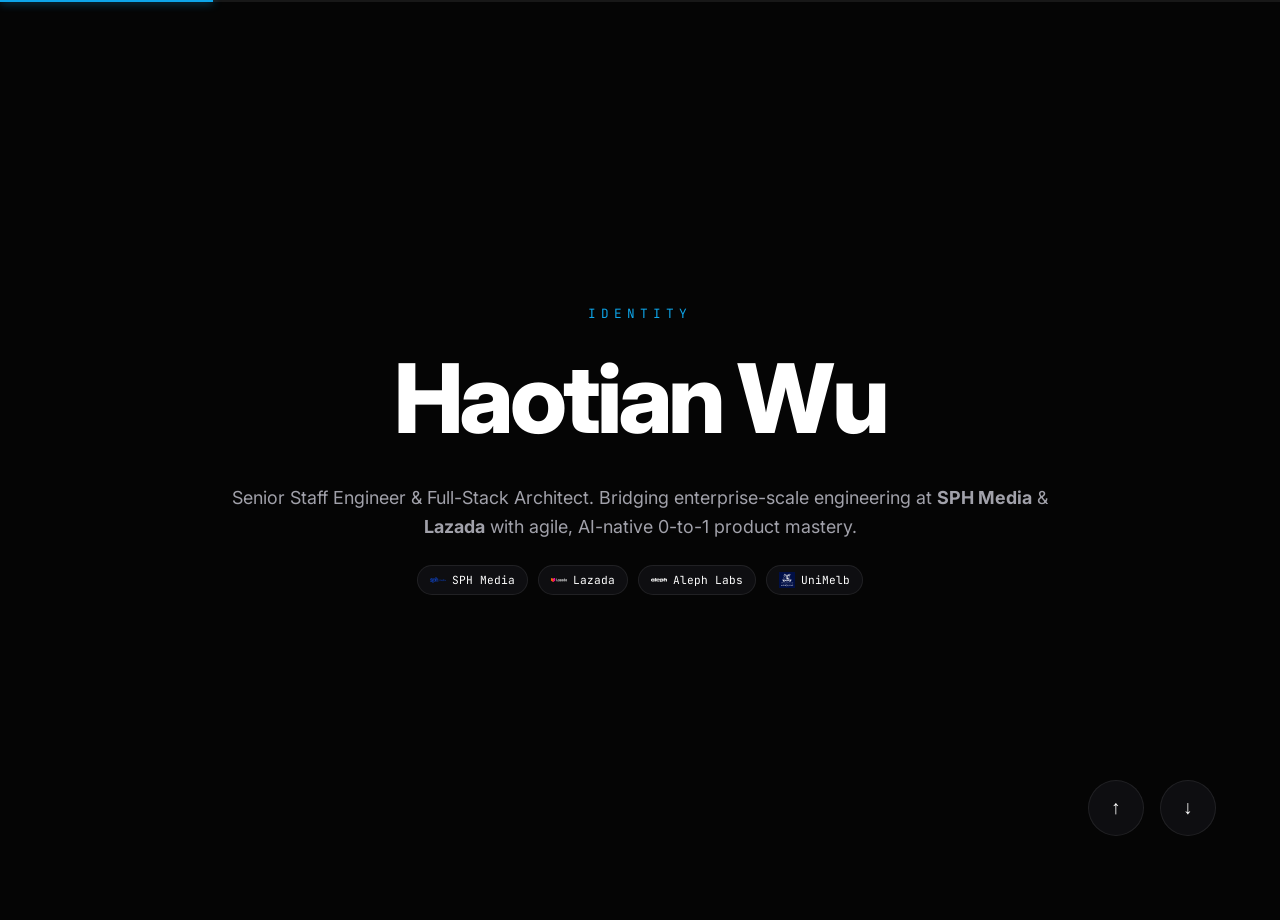
==== index.html @ 6656d18e "Use correct OpenCode icon" ====
<!DOCTYPE html>
<html lang="en" class="dark">
<head>
    <meta charset="UTF-8">
    <meta name="viewport" content="width=device-width, initial-scale=1.0, maximum-scale=1.0, user-scalable=no">
    <title>Haotian Wu | Senior Staff Engineer & AI Solutions Architect</title>
    <link href="https://fonts.googleapis.com/css2?family=Inter:wght@300;400;500;600;700;800&family=JetBrains+Mono:wght@400;500&display=swap" rel="stylesheet">
    <style>
        :root {
            --bg-base: #050505;
            --bg-surface: #0e0e11;
            --text-main: #ffffff;
            --text-dim: #a1a1aa;
            --accent: #0ea5e9;
            --accent-glow: rgba(14, 165, 233, 0.2);
            --border: rgba(255, 255, 255, 0.08);
            --font-sans: 'Inter', system-ui, -apple-system, sans-serif;
            --font-mono: 'JetBrains Mono', monospace;
            --spacing: clamp(1.5rem, 5vw, 4rem);
        }

        * { box-sizing: border-box; margin: 0; padding: 0; }

        body {
            font-family: var(--font-sans);
            background-color: var(--bg-base);
            color: var(--text-main);
            overflow: hidden;
            -webkit-font-smoothing: antialiased;
        }

        #presentation {
            height: 100vh;
            height: 100dvh;
            width: 100vw;
            position: relative;
        }

        .slide {
            position: absolute;
            top: 0;
            left: 0;
            width: 100%;
            height: 100%;
            display: flex;
            flex-direction: column;
            justify-content: center;
            align-items: center;
            text-align: center;
            padding: var(--spacing);
            opacity: 0;
            pointer-events: none;
            transition: all 0.8s cubic-bezier(0.16, 1, 0.3, 1);
            transform: translateY(20px);
            overflow-y: auto; /* Allow internal scroll for long slides like the last one */
        }

        .slide.active {
            opacity: 1;
            pointer-events: auto;
            transform: translateY(0);
        }

        .slide.prev {
            transform: translateY(-20px);
            opacity: 0;
        }

        /* PROGRESS */
        .progress-container {
            position: fixed;
            top: 0;
            left: 0;
            width: 100%;
            height: 2px;
            background: var(--border);
            z-index: 1000;
        }

        .progress-bar {
            height: 100%;
            background: var(--accent);
            width: 0%;
            transition: width 0.4s ease;
            box-shadow: 0 0 10px var(--accent);
        }

        /* TYPOGRAPHY */
        .eyebrow {
            font-family: var(--font-mono);
            font-size: 0.8rem;
            color: var(--accent);
            text-transform: uppercase;
            letter-spacing: 0.4em;
            margin-bottom: 1.5rem;
            display: block;
        }

        h1 {
            font-size: clamp(2.5rem, 8vw, 6rem);
            font-weight: 800;
            line-height: 1.1;
            letter-spacing: -0.04em;
            margin-bottom: 2rem;
        }

        h2 {
            font-size: clamp(1.8rem, 5vw, 3.5rem);
            font-weight: 700;
            letter-spacing: -0.02em;
            margin-bottom: 1.5rem;
        }

        p {
            font-size: clamp(1.1rem, 1.4vw, 1.5rem);
            color: var(--text-dim);
            line-height: 1.6;
            max-width: 850px;
        }

        /* COMPONENTS */
        .grid {
            display: grid;
            grid-template-columns: repeat(2, 1fr);
            gap: 1.5rem;
            max-width: 1100px;
            margin-top: 2rem;
        }

        .card {
            background: var(--bg-surface);
            border: 1px solid var(--border);
            padding: 2rem;
            border-radius: 1.25rem;
            transition: transform 0.3s ease, border-color 0.3s ease;
        }

        .card:hover {
            border-color: var(--accent);
            transform: translateY(-5px);
        }

        .card h3 {
            font-size: 1.1rem;
            margin-bottom: 0.75rem;
            color: var(--text-main);
        }

        .card p {
            font-size: 0.9rem;
            color: var(--text-dim);
            line-height: 1.5;
        }

        .tag-list {
            display: flex;
            flex-wrap: wrap;
            gap: 0.6rem;
            margin-top: 1.5rem;
        }

        .tag {
            background: var(--border);
            padding: 0.3rem 0.8rem;
            border-radius: 2rem;
            font-family: var(--font-mono);
            font-size: 0.7rem;
            color: var(--text-main);
        }

        .logo-badge {
            display: inline-flex;
            align-items: center;
            gap: 0.4rem;
            background: var(--bg-surface);
            border: 1px solid var(--border);
            padding: 0.35rem 0.75rem;
            border-radius: 2rem;
            text-decoration: none;
            transition: all 0.25s ease;
            color: var(--text-main);
        }

        .logo-badge:hover {
            border-color: var(--accent);
            transform: translateY(-2px);
            box-shadow: 0 4px 12px rgba(14, 165, 233, 0.15);
        }

        .logo-badge img {
            width: 16px;
            height: 16px;
            object-fit: contain;
        }

        .logo-badge span {
            font-family: var(--font-mono);
            font-size: 0.7rem;
            color: var(--text-main);
        }

        .logo-grid {
            display: flex;
            flex-wrap: wrap;
            gap: 0.6rem;
            margin-top: 1.5rem;
        }

        .logo-grid.small img {
            width: 14px;
            height: 14px;
        }

        .logo-grid.small span {
            font-size: 0.65rem;
        }

        /* DOSSIER STYLE (LAST SLIDE) */
        .dossier {
            max-width: 900px;
            margin-top: 2rem;
        }

        .dossier-section {
            margin-bottom: 2rem;
            border-left: 2px solid var(--border);
            padding-left: 1.5rem;
        }

        .dossier-section h4 {
            font-family: var(--font-mono);
            color: var(--accent);
            font-size: 0.9rem;
            text-transform: uppercase;
            margin-bottom: 0.75rem;
        }

        .dossier-content {
            font-size: 1rem;
            color: var(--text-dim);
            line-height: 1.7;
        }

        /* NAVIGATION */
        .nav {
            position: fixed;
            bottom: var(--spacing);
            right: var(--spacing);
            display: flex;
            gap: 1rem;
            z-index: 100;
        }

        .nav-btn {
            background: var(--bg-surface);
            border: 1px solid var(--border);
            color: var(--text-main);
            width: 3.5rem;
            height: 3.5rem;
            border-radius: 50%;
            cursor: pointer;
            display: flex;
            align-items: center;
            justify-content: center;
            font-size: 1.2rem;
            transition: all 0.2s ease;
        }

        .nav-btn:hover {
            background: var(--accent);
            border-color: var(--accent);
            color: var(--bg-base);
        }

        @media (max-width: 768px) {
            .grid { grid-template-columns: 1fr; }
            .slide { padding: 2rem; }
            .dossier-section { padding-left: 1rem; }
        }
    </style>
</head>
<body>

    <div class="progress-container">
        <div class="progress-bar" id="progress"></div>
    </div>

    <main id="presentation">
        <!-- Slide 1: Combined Profile -->
        <section class="slide active">
            <span class="eyebrow">Identity</span>
            <h1>Haotian Wu</h1>
            <p>Senior Staff Engineer & Full-Stack Architect. Bridging enterprise-scale engineering at <strong>SPH Media</strong> & <strong>Lazada</strong> with agile, AI-native 0-to-1 product mastery.</p>
            <div class="tag-list">
                <a href="https://sph.com.sg/" target="_blank" rel="noopener" class="logo-badge"><img src="images/logos/sph.svg" alt="SPH Media"><span>SPH Media</span></a>
                <a href="https://www.lazada.com/" target="_blank" rel="noopener" class="logo-badge"><img src="images/logos/lazada.svg" alt="Lazada"><span>Lazada</span></a>
                <a href="https://www.aleph-labs.com/" target="_blank" rel="noopener" class="logo-badge"><img src="images/logos/aleph.png" alt="Aleph Labs"><span>Aleph Labs</span></a>
                <a href="https://www.unimelb.edu.au/" target="_blank" rel="noopener" class="logo-badge"><img src="images/logos/uom.svg" alt="University of Melbourne"><span>UniMelb</span></a>
            </div>
        </section>

        <!-- Slide 2: Enterprise Leadership -->
        <section class="slide">
            <span class="eyebrow">Enterprise</span>
            <h2>Proven Track Record</h2>
            <div class="grid">
                <div class="card">
                    <h3>SPH Media (Senior Staff)</h3>
                    <p>Restructured flagship publication architecture. Optimized SSR/ISR workflows for millions of monthly users, boosting PageSpeed by 30%.</p>
                </div>
                <div class="card">
                    <h3>Lazada (Senior Manager)</h3>
                    <p>Led tech planning for high-impact platforms serving 200,000+ daily users. Mentored teams in engineering excellence and code quality.</p>
                </div>
            </div>
        </section>

        <!-- Slide 3: 0-to-1 Builder (Indie Spirit) -->
        <section class="slide">
            <span class="eyebrow">Product Mastery</span>
            <h2>0-to-1 Architect</h2>
            <p>I specialize in building end-to-end SaaS solutions from initial prototype to production-ready platforms. Expert in multi-tenant architecture and complex RAG data pipelines.</p>
            <div class="grid">
                <div class="card">
                    <h3>RAG Systems</h3>
                    <p>Designed intelligent retrieval pipelines using <a href="https://python.langchain.com/" target="_blank" rel="noopener" style="color: var(--accent); text-decoration: none;">LangChain</a> for LLM orchestration, Vector Search, and secure document parsing.</p>
                </div>
                <div class="card">
                    <h3>SaaS Foundations</h3>
                    <p>Implemented robust foundations: <a href="https://next-auth.js.org/" target="_blank" rel="noopener" style="color: var(--accent); text-decoration: none;">NextAuth</a>, AWS Serverless, MongoDB Atlas, and Webhook-driven billing systems.</p>
                </div>
            </div>
        </section>

        <!-- Slide 4: AI Native Workflow -->
        <section class="slide">
            <span class="eyebrow">Methodology</span>
            <h2>AI-Native Developer</h2>
            <p>I leverage AI agents and LLM-augmented engineering to accelerate the development lifecycle. This allows me to deliver enterprise-grade code at indie-hacker speeds.</p>
            <div class="tag-list" style="margin-top: 2rem;">
                <span class="tag">Agentic CLI Mastery</span>
                <span class="tag">LLM-Augmented Refactoring</span>
                <span class="tag">TDD with AI</span>
                <span class="tag">Automated Documentation</span>
            </div>
        </section>

        <!-- Slide 5: The Detailed Dossier (New) -->
        <section class="slide">
            <span class="eyebrow">Dossier</span>
            <h2>Technical Summary</h2>
            <div class="dossier">
                <div class="dossier-section">
                    <h4>Core Tech Arsenal</h4>
                    <div class="logo-grid small">
                        <a href="https://react.dev/" target="_blank" rel="noopener" class="logo-badge"><img src="https://cdn.simpleicons.org/react" alt="React"><span>React 19</span></a>
                        <a href="https://nextjs.org/" target="_blank" rel="noopener" class="logo-badge"><img src="https://cdn.simpleicons.org/nextdotjs" alt="Next.js"><span>Next.js 16</span></a>
                        <a href="https://www.typescriptlang.org/" target="_blank" rel="noopener" class="logo-badge"><img src="https://cdn.simpleicons.org/typescript" alt="TypeScript"><span>TypeScript</span></a>
                        <a href="https://tailwindcss.com/" target="_blank" rel="noopener" class="logo-badge"><img src="https://cdn.simpleicons.org/tailwindcss" alt="Tailwind CSS"><span>Tailwind 4</span></a>
                        <a href="https://www.framer.com/motion/" target="_blank" rel="noopener" class="logo-badge"><img src="https://cdn.simpleicons.org/framer" alt="Framer Motion"><span>Framer Motion</span></a>
                        <a href="https://valtio.pmnd.rs/" target="_blank" rel="noopener" class="logo-badge"><img src="https://cdn.simpleicons.org/redux" alt="Valtio"><span>Valtio</span></a>
                        <a href="https://nodejs.org/" target="_blank" rel="noopener" class="logo-badge"><img src="https://cdn.simpleicons.org/nodedotjs" alt="Node.js"><span>Node.js</span></a>
                        <a href="https://expressjs.com/" target="_blank" rel="noopener" class="logo-badge"><img src="https://cdn.simpleicons.org/express" alt="Express"><span>Express</span></a>
                        <a href="https://aws.amazon.com/" target="_blank" rel="noopener" class="logo-badge"><img src="https://cdn.jsdelivr.net/npm/simple-icons@latest/icons/amazonwebservices.svg" alt="AWS"><span>AWS Serverless</span></a>
                        <a href="https://www.mongodb.com/" target="_blank" rel="noopener" class="logo-badge"><img src="https://cdn.simpleicons.org/mongodb" alt="MongoDB"><span>MongoDB</span></a>
                        <a href="https://redis.io/" target="_blank" rel="noopener" class="logo-badge"><img src="https://cdn.simpleicons.org/redis" alt="Redis"><span>Redis</span></a>
                        <a href="https://www.docker.com/" target="_blank" rel="noopener" class="logo-badge"><img src="https://cdn.simpleicons.org/docker" alt="Docker"><span>Docker</span></a>
                        <a href="https://playwright.dev/" target="_blank" rel="noopener" class="logo-badge"><img src="https://cdn.jsdelivr.net/npm/simple-icons@latest/icons/playwright.svg" alt="Playwright"><span>Playwright</span></a>
                        <a href="https://vitest.dev/" target="_blank" rel="noopener" class="logo-badge"><img src="https://cdn.simpleicons.org/vitest" alt="Vitest"><span>Vitest</span></a>
                        <a href="https://github.com/features/actions" target="_blank" rel="noopener" class="logo-badge"><img src="https://cdn.simpleicons.org/githubactions" alt="GitHub Actions"><span>GitHub Actions</span></a>
                        <a href="https://www.langchain.com/" target="_blank" rel="noopener" class="logo-badge"><img src="https://cdn.simpleicons.org/langchain" alt="LangChain"><span>LangChain</span></a>
                        <a href="https://next-auth.js.org/" target="_blank" rel="noopener" class="logo-badge"><img src="https://raw.githubusercontent.com/nextauthjs/next-auth/main/docs/public/img/logo-sm.png" alt="NextAuth"><span>NextAuth</span></a>
                        <a href="https://opencode.ai" target="_blank" rel="noopener" class="logo-badge"><img src="data:image/svg+xml,%3Csvg width='32' height='40' viewBox='0 0 32 40' fill='none' xmlns='http://www.w3.org/2000/svg'%3E%3Cg clip-path='url(%23clip0_1311_94969)'%3E%3Cpath d='M24 32H8V16H24V32Z' fill='%23BCBBBB'/%3E%3Cpath d='M24 8H8V32H24V8ZM32 40H0V0H32V40Z' fill='%23211E1E'/%3E%3C/g%3E%3Cdefs%3E%3CclipPath id='clip0_1311_94969'%3E%3Crect width='32' height='40' fill='white'/%3E%3C/clipPath%3E%3C/defs%3E%3C/svg%3E" alt="OpenCode"><span>OpenCode</span></a>
                        <a href="https://claude.ai/code" target="_blank" rel="noopener" class="logo-badge"><img src="https://cdn.simpleicons.org/anthropic" alt="Claude Code"><span>Claude Code</span></a>
                        <a href="https://github.com/openai/codex" target="_blank" rel="noopener" class="logo-badge"><img src="https://cdn.simpleicons.org/openai" alt="Codex"><span>Codex</span></a>
                        <a href="https://gemini.google.com" target="_blank" rel="noopener" class="logo-badge"><img src="https://cdn.simpleicons.org/googlegemini" alt="Gemini"><span>Gemini</span></a>
                    </div>
                </div>
                <div class="dossier-section">
                    <h4>Architectural Focus</h4>
                    <div class="dossier-content">
                        Deep expertise in Server-Side Rendering (SSR), Incremental Static Regeneration (ISR), Multi-tenant Security, Subscription Billing integration, and high-concurrency content delivery systems.
                    </div>
                </div>
                <div class="dossier-section">
                    <h4>AI Capabilities</h4>
                    <div class="dossier-content">
                        Proficient in <a href="https://www.langchain.com/" target="_blank" rel="noopener" style="color: var(--accent); text-decoration: none;">LangChain</a> ecosystem, Vector Embedding optimization, RAG performance tuning, and building agentic workflows that integrate directly with business logic and cloud infrastructure.
                    </div>
                </div>
            </div>
        </section>

        <!-- Slide 6: Final Contact -->
        <section class="slide">
            <span class="eyebrow">Final</span>
            <h1>Ready to build.</h1>
            <p style="margin-bottom: 3rem;">Seeking opportunities to architect the next generation of intelligent systems or lead engineering teams towards excellence.</p>
            <div style="display: flex; gap: 2rem; font-family: var(--font-mono);">
                <a href="mailto:timmy.wu@hotmail.com" style="color: var(--accent); text-decoration: none;">timmy.wu@hotmail.com</a>
                <a href="https://github.com/timwuhaotian" style="color: var(--accent); text-decoration: none;">GitHub</a>
            </div>
        </section>
    </main>

    <div class="nav">
        <button class="nav-btn" id="prev">↑</button>
        <button class="nav-btn" id="next">↓</button>
    </div>

    <script>
        const slides = document.querySelectorAll('.slide');
        const progressBar = document.getElementById('progress');
        let currentSlide = 0;
        let isAnimating = false;

        function updateUI() {
            slides.forEach((s, i) => {
                s.classList.remove('active', 'prev');
                if (i === currentSlide) s.classList.add('active');
                else if (i < currentSlide) s.classList.add('prev');
            });
            progressBar.style.width = `${((currentSlide + 1) / slides.length) * 100}%`;
            setTimeout(() => { isAnimating = false; }, 800);
        }

        const goNext = () => { if (!isAnimating && currentSlide < slides.length - 1) { isAnimating = true; currentSlide++; updateUI(); } };
        const goPrev = () => { if (!isAnimating && currentSlide > 0) { isAnimating = true; currentSlide--; updateUI(); } };

        document.getElementById('next').onclick = goNext;
        document.getElementById('prev').onclick = goPrev;

        window.onkeydown = (e) => {
            if (['ArrowDown', 'ArrowRight', ' '].includes(e.key)) { e.preventDefault(); goNext(); }
            else if (['ArrowUp', 'ArrowLeft'].includes(e.key)) { e.preventDefault(); goPrev(); }
        };

        let lastWheel = 0;
        window.onwheel = (e) => {
            const now = Date.now();
            if (now - lastWheel < 1000) return;
            if (Math.abs(e.deltaY) > 30) {
                lastWheel = now;
                if (e.deltaY > 0) goNext();
                else goPrev();
            }
        };

        let touchStartY = 0;
        let touchStartX = 0;
        window.ontouchstart = (e) => {
            touchStartY = e.touches[0].clientY;
            touchStartX = e.touches[0].clientX;
        };
        window.ontouchend = (e) => {
            const diffY = touchStartY - e.changedTouches[0].clientY;
            const diffX = touchStartX - e.changedTouches[0].clientX;
            if (Math.abs(diffY) > Math.abs(diffX) && Math.abs(diffY) > 50) {
                if (diffY > 0) goNext();
                else goPrev();
            }
        };

        updateUI();
    </script>
</body>
</html>
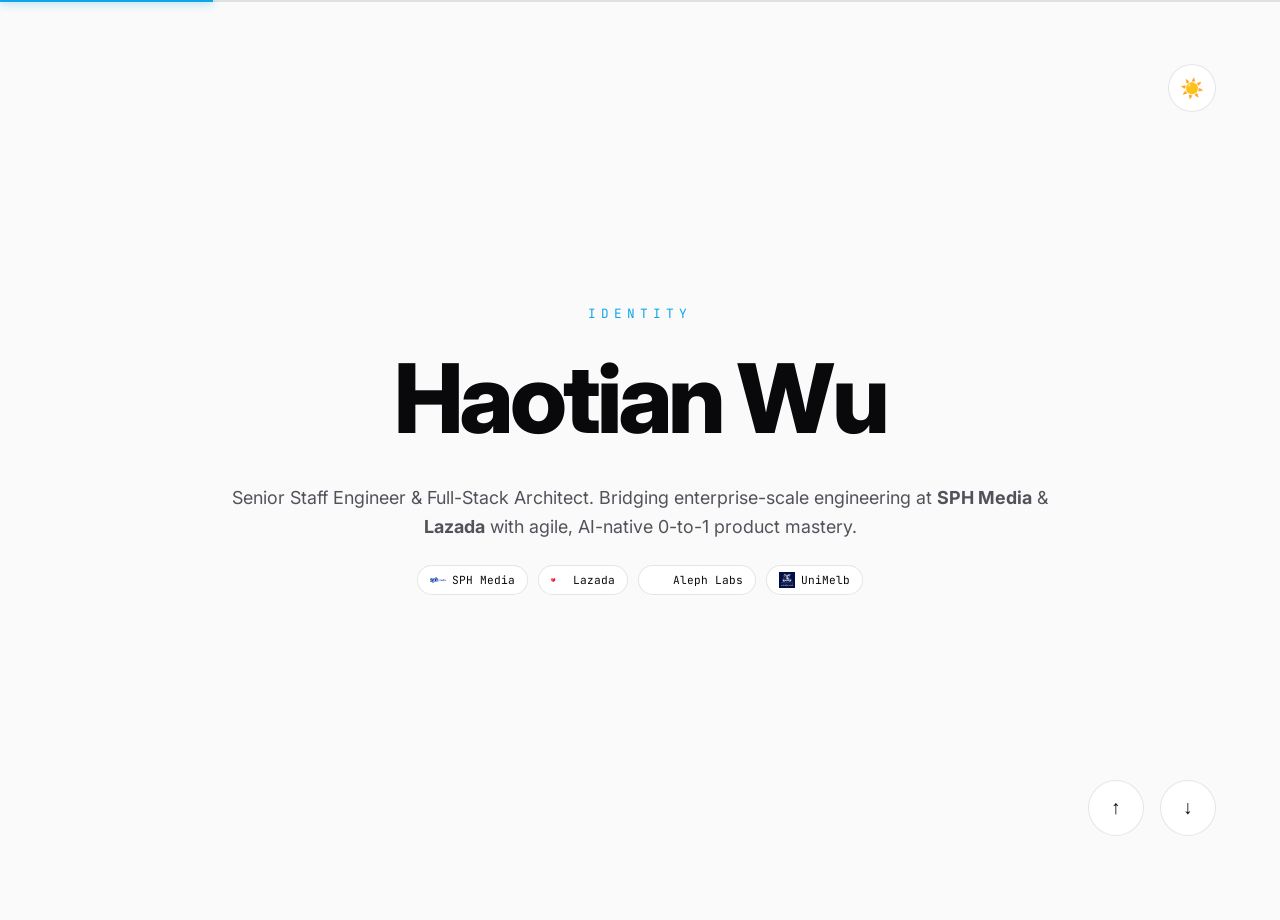
==== commit 71b079f9: "Add light theme with toggle and localStorage persistence" ====
--- a/index.html
+++ b/index.html
@@ -1,5 +1,5 @@
 <!DOCTYPE html>
-<html lang="en" class="dark">
+<html lang="en">
 <head>
     <meta charset="UTF-8">
     <meta name="viewport" content="width=device-width, initial-scale=1.0, maximum-scale=1.0, user-scalable=no">
@@ -7,6 +7,19 @@
     <link href="https://fonts.googleapis.com/css2?family=Inter:wght@300;400;500;600;700;800&family=JetBrains+Mono:wght@400;500&display=swap" rel="stylesheet">
     <style>
         :root {
+            --bg-base: #fafafa;
+            --bg-surface: #ffffff;
+            --text-main: #09090b;
+            --text-dim: #52525b;
+            --accent: #0ea5e9;
+            --accent-glow: rgba(14, 165, 233, 0.15);
+            --border: rgba(0, 0, 0, 0.1);
+            --font-sans: 'Inter', system-ui, -apple-system, sans-serif;
+            --font-mono: 'JetBrains Mono', monospace;
+            --spacing: clamp(1.5rem, 5vw, 4rem);
+        }
+
+        html.dark {
             --bg-base: #050505;
             --bg-surface: #0e0e11;
             --text-main: #ffffff;
@@ -14,9 +27,6 @@
             --accent: #0ea5e9;
             --accent-glow: rgba(14, 165, 233, 0.2);
             --border: rgba(255, 255, 255, 0.08);
-            --font-sans: 'Inter', system-ui, -apple-system, sans-serif;
-            --font-mono: 'JetBrains Mono', monospace;
-            --spacing: clamp(1.5rem, 5vw, 4rem);
         }
 
         * { box-sizing: border-box; margin: 0; padding: 0; }
@@ -242,6 +252,31 @@
         }
 
         /* NAVIGATION */
+        .theme-toggle {
+            position: fixed;
+            top: var(--spacing);
+            right: var(--spacing);
+            background: var(--bg-surface);
+            border: 1px solid var(--border);
+            color: var(--text-main);
+            width: 3rem;
+            height: 3rem;
+            border-radius: 50%;
+            cursor: pointer;
+            display: flex;
+            align-items: center;
+            justify-content: center;
+            font-size: 1.2rem;
+            transition: all 0.2s ease;
+            z-index: 1001;
+        }
+
+        .theme-toggle:hover {
+            background: var(--accent);
+            border-color: var(--accent);
+            color: var(--bg-base);
+        }
+
         .nav {
             position: fixed;
             bottom: var(--spacing);
@@ -372,7 +407,7 @@
                         <a href="https://next-auth.js.org/" target="_blank" rel="noopener" class="logo-badge"><img src="https://raw.githubusercontent.com/nextauthjs/next-auth/main/docs/public/img/logo-sm.png" alt="NextAuth"><span>NextAuth</span></a>
                         <a href="https://opencode.ai" target="_blank" rel="noopener" class="logo-badge"><img src="data:image/svg+xml,%3Csvg width='32' height='40' viewBox='0 0 32 40' fill='none' xmlns='http://www.w3.org/2000/svg'%3E%3Cg clip-path='url(%23clip0_1311_94969)'%3E%3Cpath d='M24 32H8V16H24V32Z' fill='%23BCBBBB'/%3E%3Cpath d='M24 8H8V32H24V8ZM32 40H0V0H32V40Z' fill='%23211E1E'/%3E%3C/g%3E%3Cdefs%3E%3CclipPath id='clip0_1311_94969'%3E%3Crect width='32' height='40' fill='white'/%3E%3C/clipPath%3E%3C/defs%3E%3C/svg%3E" alt="OpenCode"><span>OpenCode</span></a>
                         <a href="https://claude.ai/code" target="_blank" rel="noopener" class="logo-badge"><img src="https://cdn.simpleicons.org/anthropic" alt="Claude Code"><span>Claude Code</span></a>
-                        <a href="https://github.com/openai/codex" target="_blank" rel="noopener" class="logo-badge"><img src="https://cdn.simpleicons.org/openai" alt="Codex"><span>Codex</span></a>
+                        <a href="https://github.com/openai/codex" target="_blank" rel="noopener" class="logo-badge"><img src="data:image/svg+xml,%3Csvg height='1em' style='flex:none;line-height:1' viewBox='0 0 24 24' width='1em' xmlns='http://www.w3.org/2000/svg'%3E%3Ctitle%3ECodex%3C/title%3E%3Cpath d='M19.503 0H4.496A4.496 4.496 0 000 4.496v15.007A4.496 4.496 0 004.496 24h15.007A4.496 4.496 0 0024 19.503V4.496A4.496 4.496 0 0019.503 0z' fill='%23fff'%3E%3C/path%3E%3Cpath d='M9.064 3.344a4.578 4.578 0 012.285-.312c1 .115 1.891.54 2.673 1.275.01.01.024.017.037.021a.09.09 0 00.043 0 4.55 4.55 0 013.046.275l.047.022.116.057a4.581 4.581 0 012.188 2.399c.209.51.313 1.041.315 1.595a4.24 4.24 0 01-.134 1.223.123.123 0 00.03.115c.594.607.988 1.33 1.183 2.17.289 1.425-.007 2.71-.887 3.854l-.136.166a4.548 4.548 0 01-2.201 1.388.123.123 0 00-.081.076c-.191.551-.383 1.023-.74 1.494-.9 1.187-2.222 1.846-3.711 1.838-1.187-.006-2.239-.44-3.157-1.302a.107.107 0 00-.105-.024c-.388.125-.78.143-1.204.138a4.441 4.441 0 01-1.945-.466 4.544 4.544 0 01-1.61-1.335c-.152-.202-.303-.392-.414-.617a5.81 5.81 0 01-.37-.961 4.582 4.582 0 01-.014-2.298.124.124 0 00.006-.056.085.085 0 00-.027-.048 4.467 4.467 0 01-1.034-1.651 3.896 3.896 0 01-.251-1.192 5.189 5.189 0 01.141-1.6c.337-1.112.982-1.985 1.933-2.618.212-.141.413-.251.601-.33.215-.089.43-.164.646-.227a.098.098 0 00.065-.066 4.51 4.51 0 01.829-1.615 4.535 4.535 0 011.837-1.388zm3.482 10.565a.637.637 0 000 1.272h3.636a.637.637 0 100-1.272h-3.636zM8.462 9.23a.637.637 0 00-1.106.631l1.272 2.224-1.266 2.136a.636.636 0 101.095.649l1.454-2.455a.636.636 0 00.005-.64L8.462 9.23z' fill='url(%23lobe-icons-codex-fill)'%3E%3C/path%3E%3Cdefs%3E%3ClinearGradient gradientUnits='userSpaceOnUse' id='lobe-icons-codex-fill' x1='12' x2='12' y1='3' y2='21'%3E%3Cstop stop-color='%23B1A7FF'%3E%3C/stop%3E%3Cstop offset='.5' stop-color='%237A9DFF'%3E%3C/stop%3E%3Cstop offset='1' stop-color='%233941FF'%3E%3C/stop%3E%3C/linearGradient%3E%3C/defs%3E%3C/svg%3E" alt="Codex"><span>Codex</span></a>
                         <a href="https://gemini.google.com" target="_blank" rel="noopener" class="logo-badge"><img src="https://cdn.simpleicons.org/googlegemini" alt="Gemini"><span>Gemini</span></a>
                     </div>
                 </div>
@@ -403,12 +438,38 @@
         </section>
     </main>
 
+    <button class="theme-toggle" id="themeToggle" aria-label="Toggle theme">☀️</button>
+
     <div class="nav">
         <button class="nav-btn" id="prev">↑</button>
         <button class="nav-btn" id="next">↓</button>
     </div>
 
     <script>
+        const themeToggle = document.getElementById('themeToggle');
+        const html = document.documentElement;
+        
+        function loadTheme() {
+            const savedTheme = localStorage.getItem('theme');
+            if (savedTheme === 'dark') {
+                html.classList.add('dark');
+                themeToggle.textContent = '🌙';
+            } else {
+                html.classList.remove('dark');
+                themeToggle.textContent = '☀️';
+            }
+        }
+        
+        function toggleTheme() {
+            html.classList.toggle('dark');
+            const isDark = html.classList.contains('dark');
+            themeToggle.textContent = isDark ? '🌙' : '☀️';
+            localStorage.setItem('theme', isDark ? 'dark' : 'light');
+        }
+        
+        themeToggle.addEventListener('click', toggleTheme);
+        loadTheme();
+
         const slides = document.querySelectorAll('.slide');
         const progressBar = document.getElementById('progress');
         let currentSlide = 0;
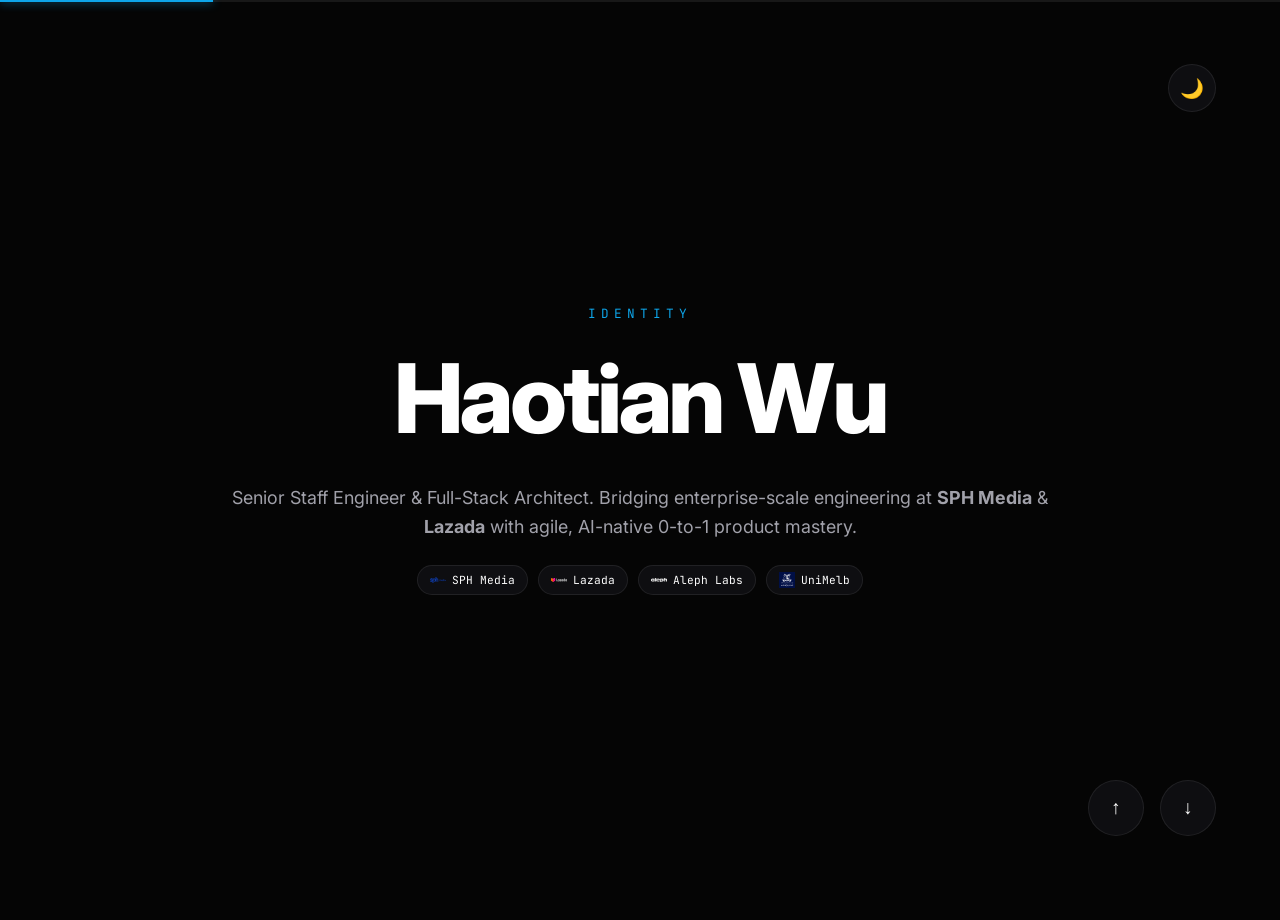
==== commit b1c24a72: "Set dark theme as default" ====
--- a/index.html
+++ b/index.html
@@ -451,12 +451,12 @@
         
         function loadTheme() {
             const savedTheme = localStorage.getItem('theme');
-            if (savedTheme === 'dark') {
+            if (savedTheme === 'light') {
+                html.classList.remove('dark');
+                themeToggle.textContent = '☀️';
+            } else {
                 html.classList.add('dark');
                 themeToggle.textContent = '🌙';
-            } else {
-                html.classList.remove('dark');
-                themeToggle.textContent = '☀️';
             }
         }
         
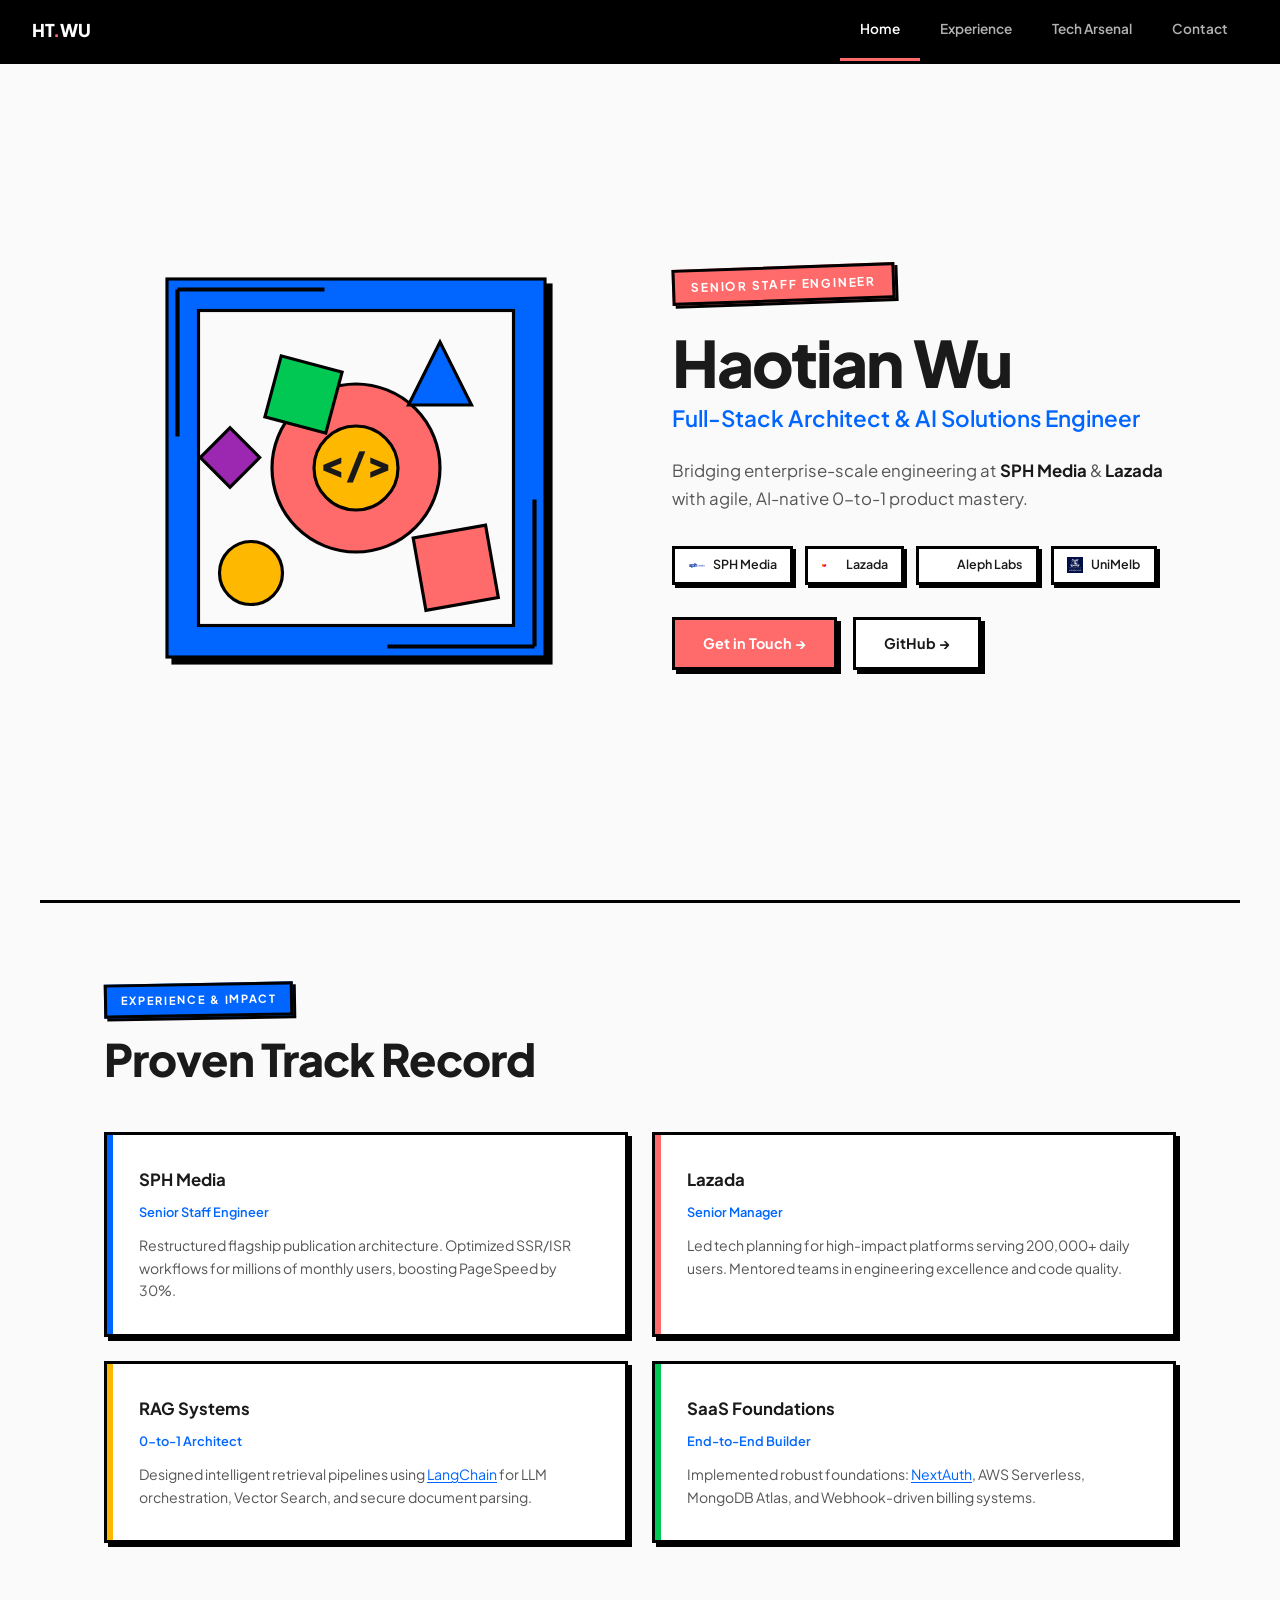
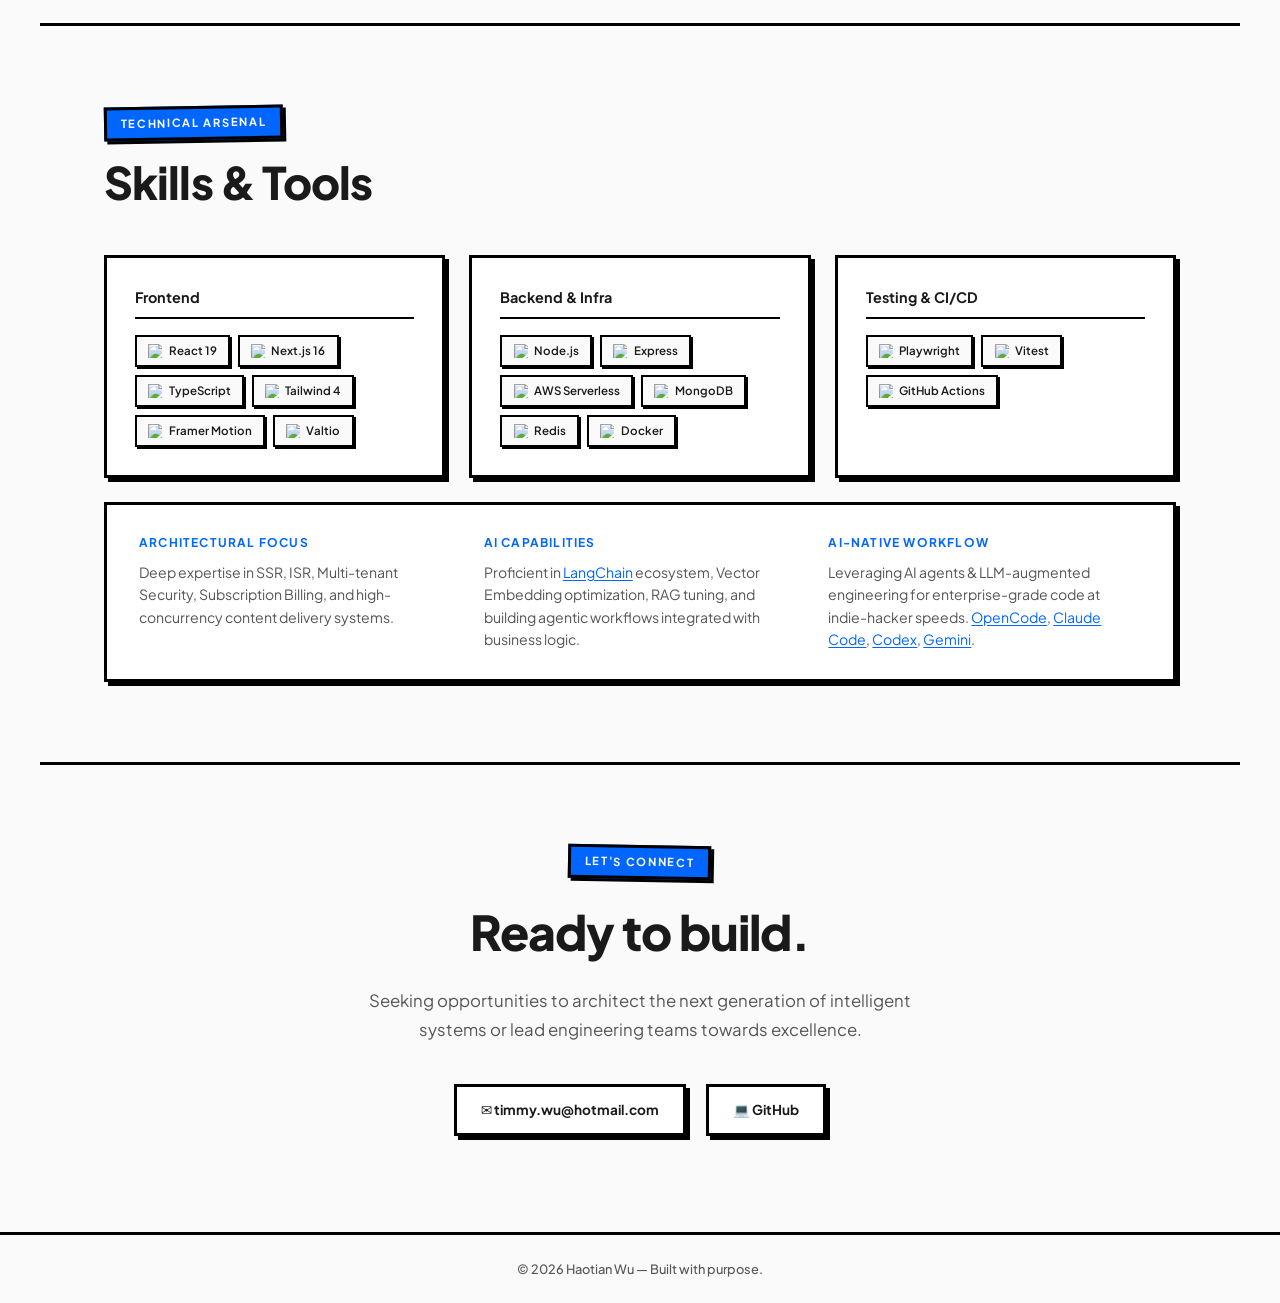
==== commit 5732e458: "Redesign: pop-art brutalist portfolio with scroll-based single-page layout" ====
--- a/index.html
+++ b/index.html
@@ -2,527 +2,880 @@
 <html lang="en">
 <head>
     <meta charset="UTF-8">
-    <meta name="viewport" content="width=device-width, initial-scale=1.0, maximum-scale=1.0, user-scalable=no">
+    <meta name="viewport" content="width=device-width, initial-scale=1.0">
     <title>Haotian Wu | Senior Staff Engineer & AI Solutions Architect</title>
-    <link href="https://fonts.googleapis.com/css2?family=Inter:wght@300;400;500;600;700;800&family=JetBrains+Mono:wght@400;500&display=swap" rel="stylesheet">
+    <link href="https://fonts.googleapis.com/css2?family=Plus+Jakarta+Sans:wght@400;500;600;700;800&display=swap" rel="stylesheet">
     <style>
         :root {
-            --bg-base: #fafafa;
-            --bg-surface: #ffffff;
-            --text-main: #09090b;
-            --text-dim: #52525b;
-            --accent: #0ea5e9;
-            --accent-glow: rgba(14, 165, 233, 0.15);
-            --border: rgba(0, 0, 0, 0.1);
-            --font-sans: 'Inter', system-ui, -apple-system, sans-serif;
-            --font-mono: 'JetBrains Mono', monospace;
-            --spacing: clamp(1.5rem, 5vw, 4rem);
-        }
-
-        html.dark {
-            --bg-base: #050505;
-            --bg-surface: #0e0e11;
-            --text-main: #ffffff;
-            --text-dim: #a1a1aa;
-            --accent: #0ea5e9;
-            --accent-glow: rgba(14, 165, 233, 0.2);
-            --border: rgba(255, 255, 255, 0.08);
+            --blue: #0066FF;
+            --coral: #FF6B6B;
+            --black: #000000;
+            --bg: #FAFAFA;
+            --bg-card: #FFFFFF;
+            --text: #1A1A1A;
+            --text-dim: #555555;
+            --border-w: 3px;
+            --shadow: 4px 4px 0px #000;
+            --shadow-hover: 6px 6px 0px #000;
+            --font: 'Plus Jakarta Sans', system-ui, -apple-system, sans-serif;
         }
 
         * { box-sizing: border-box; margin: 0; padding: 0; }
 
+        html {
+            scroll-behavior: smooth;
+            scroll-padding-top: 70px;
+        }
+
         body {
-            font-family: var(--font-sans);
-            background-color: var(--bg-base);
-            color: var(--text-main);
+            font-family: var(--font);
+            background: var(--bg);
+            color: var(--text);
+            -webkit-font-smoothing: antialiased;
+            line-height: 1.6;
+        }
+
+        a { color: inherit; text-decoration: none; }
+
+        /* ── NAV ── */
+        nav {
+            position: fixed;
+            top: 0;
+            left: 0;
+            right: 0;
+            z-index: 100;
+            background: var(--black);
+            border-bottom: var(--border-w) solid var(--black);
+            display: flex;
+            align-items: center;
+            justify-content: space-between;
+            padding: 0 2rem;
+            height: 64px;
+        }
+
+        .nav-logo {
+            color: #fff;
+            font-weight: 800;
+            font-size: 1.1rem;
+            letter-spacing: -0.02em;
+        }
+
+        .nav-logo span {
+            color: var(--coral);
+        }
+
+        .nav-links {
+            display: flex;
+            gap: 0;
+            height: 100%;
+        }
+
+        .nav-links a {
+            color: rgba(255,255,255,0.7);
+            font-size: 0.85rem;
+            font-weight: 600;
+            padding: 0 1.25rem;
+            display: flex;
+            align-items: center;
+            border-bottom: 3px solid transparent;
+            transition: all 0.2s ease;
+            height: 100%;
+        }
+
+        .nav-links a:hover,
+        .nav-links a.active {
+            color: #fff;
+            border-bottom-color: var(--coral);
+        }
+
+        .nav-hamburger {
+            display: none;
+            background: none;
+            border: 2px solid #fff;
+            color: #fff;
+            width: 40px;
+            height: 40px;
+            cursor: pointer;
+            font-size: 1.2rem;
+            border-radius: 4px;
+        }
+
+        /* ── HERO ── */
+        .hero {
+            min-height: 100vh;
+            display: flex;
+            align-items: center;
+            padding: 100px 4rem 4rem;
+            max-width: 1200px;
+            margin: 0 auto;
+            gap: 4rem;
+        }
+
+        .hero-visual {
+            flex: 1;
+            display: flex;
+            justify-content: center;
+            align-items: center;
+        }
+
+        .hero-visual svg {
+            width: 100%;
+            max-width: 420px;
+            height: auto;
+            filter: drop-shadow(6px 6px 0px #000);
+        }
+
+        .hero-content {
+            flex: 1;
+        }
+
+        .hero-eyebrow {
+            display: inline-block;
+            background: var(--coral);
+            color: #fff;
+            font-size: 0.75rem;
+            font-weight: 700;
+            padding: 0.35rem 1rem;
+            transform: rotate(-2deg);
+            margin-bottom: 1.5rem;
+            text-transform: uppercase;
+            letter-spacing: 0.15em;
+            border: var(--border-w) solid var(--black);
+            box-shadow: 3px 3px 0px #000;
+        }
+
+        .hero-content h1 {
+            font-size: clamp(2.5rem, 5vw, 4rem);
+            font-weight: 800;
+            letter-spacing: -0.03em;
+            line-height: 1.1;
+            margin-bottom: 0.25rem;
+        }
+
+        .hero-title {
+            font-size: clamp(1.1rem, 2vw, 1.4rem);
+            font-weight: 600;
+            color: var(--blue);
+            margin-bottom: 1.25rem;
+        }
+
+        .hero-tagline {
+            font-size: 1.05rem;
+            color: var(--text-dim);
+            line-height: 1.7;
+            max-width: 520px;
+            margin-bottom: 2rem;
+        }
+
+        .hero-tagline strong {
+            color: var(--text);
+        }
+
+        .hero-badges {
+            display: flex;
+            flex-wrap: wrap;
+            gap: 0.75rem;
+            margin-bottom: 2rem;
+        }
+
+        .hero-badges a {
+            display: inline-flex;
+            align-items: center;
+            gap: 0.5rem;
+            background: var(--bg-card);
+            border: var(--border-w) solid var(--black);
+            padding: 0.4rem 0.85rem;
+            font-size: 0.78rem;
+            font-weight: 600;
+            box-shadow: 3px 3px 0px #000;
+            transition: all 0.15s ease;
+        }
+
+        .hero-badges a:hover {
+            transform: translate(-2px, -2px);
+            box-shadow: 5px 5px 0px #000;
+            background: var(--blue);
+            color: #fff;
+        }
+
+        .hero-badges a img {
+            width: 16px;
+            height: 16px;
+            object-fit: contain;
+        }
+
+        .hero-ctas {
+            display: flex;
+            gap: 1rem;
+            flex-wrap: wrap;
+        }
+
+        .btn-primary {
+            display: inline-flex;
+            align-items: center;
+            gap: 0.5rem;
+            background: var(--coral);
+            color: #fff;
+            border: var(--border-w) solid var(--black);
+            padding: 0.75rem 1.75rem;
+            font-size: 0.9rem;
+            font-weight: 700;
+            font-family: var(--font);
+            cursor: pointer;
+            box-shadow: var(--shadow);
+            transition: all 0.15s ease;
+        }
+
+        .btn-primary:hover {
+            transform: translate(-2px, -2px);
+            box-shadow: var(--shadow-hover);
+        }
+
+        .btn-secondary {
+            display: inline-flex;
+            align-items: center;
+            gap: 0.5rem;
+            background: var(--bg-card);
+            color: var(--text);
+            border: var(--border-w) solid var(--black);
+            padding: 0.75rem 1.75rem;
+            font-size: 0.9rem;
+            font-weight: 700;
+            font-family: var(--font);
+            cursor: pointer;
+            box-shadow: var(--shadow);
+            transition: all 0.15s ease;
+        }
+
+        .btn-secondary:hover {
+            transform: translate(-2px, -2px);
+            box-shadow: var(--shadow-hover);
+            background: var(--blue);
+            color: #fff;
+        }
+
+        /* ── SECTIONS ── */
+        .section {
+            padding: 5rem 4rem;
+            max-width: 1200px;
+            margin: 0 auto;
+        }
+
+        .section-divider {
+            border: none;
+            border-top: var(--border-w) solid var(--black);
+            max-width: 1200px;
+            margin: 0 auto;
+        }
+
+        .section-header {
+            margin-bottom: 3rem;
+        }
+
+        .section-label {
+            display: inline-block;
+            background: var(--blue);
+            color: #fff;
+            font-size: 0.7rem;
+            font-weight: 700;
+            padding: 0.3rem 0.85rem;
+            transform: rotate(-1deg);
+            text-transform: uppercase;
+            letter-spacing: 0.15em;
+            border: var(--border-w) solid var(--black);
+            box-shadow: 3px 3px 0px #000;
+            margin-bottom: 1rem;
+        }
+
+        .section-header h2 {
+            font-size: clamp(1.8rem, 4vw, 2.8rem);
+            font-weight: 800;
+            letter-spacing: -0.02em;
+            line-height: 1.15;
+        }
+
+        /* ── EXPERIENCE CARDS ── */
+        .exp-grid {
+            display: grid;
+            grid-template-columns: repeat(2, 1fr);
+            gap: 1.5rem;
+        }
+
+        .exp-card {
+            background: var(--bg-card);
+            border: var(--border-w) solid var(--black);
+            padding: 2rem;
+            box-shadow: var(--shadow);
+            transition: all 0.15s ease;
+            position: relative;
             overflow: hidden;
-            -webkit-font-smoothing: antialiased;
-        }
-
-        #presentation {
-            height: 100vh;
-            height: 100dvh;
-            width: 100vw;
-            position: relative;
-        }
-
-        .slide {
+        }
+
+        .exp-card::before {
+            content: '';
             position: absolute;
             top: 0;
             left: 0;
-            width: 100%;
+            width: 6px;
             height: 100%;
-            display: flex;
-            flex-direction: column;
-            justify-content: center;
-            align-items: center;
-            text-align: center;
-            padding: var(--spacing);
-            opacity: 0;
-            pointer-events: none;
-            transition: all 0.8s cubic-bezier(0.16, 1, 0.3, 1);
-            transform: translateY(20px);
-            overflow-y: auto; /* Allow internal scroll for long slides like the last one */
-        }
-
-        .slide.active {
-            opacity: 1;
-            pointer-events: auto;
-            transform: translateY(0);
-        }
-
-        .slide.prev {
-            transform: translateY(-20px);
-            opacity: 0;
-        }
-
-        /* PROGRESS */
-        .progress-container {
-            position: fixed;
-            top: 0;
-            left: 0;
-            width: 100%;
-            height: 2px;
-            background: var(--border);
-            z-index: 1000;
-        }
-
-        .progress-bar {
-            height: 100%;
-            background: var(--accent);
-            width: 0%;
-            transition: width 0.4s ease;
-            box-shadow: 0 0 10px var(--accent);
-        }
-
-        /* TYPOGRAPHY */
-        .eyebrow {
-            font-family: var(--font-mono);
+            background: var(--blue);
+        }
+
+        .exp-card:nth-child(2)::before {
+            background: var(--coral);
+        }
+
+        .exp-card:nth-child(3)::before {
+            background: #FFB800;
+        }
+
+        .exp-card:nth-child(4)::before {
+            background: #00C853;
+        }
+
+        .exp-card:hover {
+            transform: translate(-3px, -3px);
+            box-shadow: var(--shadow-hover);
+        }
+
+        .exp-card h3 {
+            font-size: 1.05rem;
+            font-weight: 700;
+            margin-bottom: 0.5rem;
+        }
+
+        .exp-card .exp-role {
             font-size: 0.8rem;
-            color: var(--accent);
-            text-transform: uppercase;
-            letter-spacing: 0.4em;
-            margin-bottom: 1.5rem;
-            display: block;
-        }
-
-        h1 {
-            font-size: clamp(2.5rem, 8vw, 6rem);
-            font-weight: 800;
-            line-height: 1.1;
-            letter-spacing: -0.04em;
-            margin-bottom: 2rem;
-        }
-
-        h2 {
-            font-size: clamp(1.8rem, 5vw, 3.5rem);
-            font-weight: 700;
-            letter-spacing: -0.02em;
-            margin-bottom: 1.5rem;
-        }
-
-        p {
-            font-size: clamp(1.1rem, 1.4vw, 1.5rem);
+            color: var(--blue);
+            font-weight: 600;
+            margin-bottom: 0.75rem;
+        }
+
+        .exp-card p {
+            font-size: 0.88rem;
             color: var(--text-dim);
             line-height: 1.6;
-            max-width: 850px;
-        }
-
-        /* COMPONENTS */
-        .grid {
+        }
+
+        .exp-card p a {
+            color: var(--blue);
+            text-decoration: underline;
+            text-underline-offset: 2px;
+        }
+
+        .exp-card p a:hover {
+            color: var(--coral);
+        }
+
+        /* ── TECH ARSENAL ── */
+        .tech-categories {
             display: grid;
-            grid-template-columns: repeat(2, 1fr);
+            grid-template-columns: repeat(3, 1fr);
             gap: 1.5rem;
-            max-width: 1100px;
-            margin-top: 2rem;
-        }
-
-        .card {
-            background: var(--bg-surface);
-            border: 1px solid var(--border);
-            padding: 2rem;
-            border-radius: 1.25rem;
-            transition: transform 0.3s ease, border-color 0.3s ease;
-        }
-
-        .card:hover {
-            border-color: var(--accent);
-            transform: translateY(-5px);
-        }
-
-        .card h3 {
-            font-size: 1.1rem;
-            margin-bottom: 0.75rem;
-            color: var(--text-main);
-        }
-
-        .card p {
+        }
+
+        .tech-category {
+            background: var(--bg-card);
+            border: var(--border-w) solid var(--black);
+            padding: 1.75rem;
+            box-shadow: var(--shadow);
+        }
+
+        .tech-category h3 {
             font-size: 0.9rem;
-            color: var(--text-dim);
-            line-height: 1.5;
-        }
-
-        .tag-list {
+            font-weight: 700;
+            margin-bottom: 1rem;
+            padding-bottom: 0.5rem;
+            border-bottom: 2px solid var(--black);
+        }
+
+        .tech-tags {
             display: flex;
             flex-wrap: wrap;
-            gap: 0.6rem;
-            margin-top: 1.5rem;
-        }
-
-        .tag {
-            background: var(--border);
-            padding: 0.3rem 0.8rem;
-            border-radius: 2rem;
-            font-family: var(--font-mono);
-            font-size: 0.7rem;
-            color: var(--text-main);
-        }
-
-        .logo-badge {
+            gap: 0.5rem;
+        }
+
+        .tech-tag {
             display: inline-flex;
             align-items: center;
             gap: 0.4rem;
-            background: var(--bg-surface);
-            border: 1px solid var(--border);
-            padding: 0.35rem 0.75rem;
-            border-radius: 2rem;
-            text-decoration: none;
-            transition: all 0.25s ease;
-            color: var(--text-main);
-        }
-
-        .logo-badge:hover {
-            border-color: var(--accent);
-            transform: translateY(-2px);
-            box-shadow: 0 4px 12px rgba(14, 165, 233, 0.15);
-        }
-
-        .logo-badge img {
-            width: 16px;
-            height: 16px;
-            object-fit: contain;
-        }
-
-        .logo-badge span {
-            font-family: var(--font-mono);
-            font-size: 0.7rem;
-            color: var(--text-main);
-        }
-
-        .logo-grid {
-            display: flex;
-            flex-wrap: wrap;
-            gap: 0.6rem;
-            margin-top: 1.5rem;
-        }
-
-        .logo-grid.small img {
+            background: var(--bg);
+            border: 2px solid var(--black);
+            padding: 0.3rem 0.7rem;
+            font-size: 0.72rem;
+            font-weight: 600;
+            transition: all 0.15s ease;
+            box-shadow: 2px 2px 0px #000;
+        }
+
+        .tech-tag:hover {
+            transform: translate(-1px, -1px);
+            box-shadow: 3px 3px 0px #000;
+            background: var(--blue);
+            color: #fff;
+        }
+
+        .tech-tag img {
             width: 14px;
             height: 14px;
-        }
-
-        .logo-grid.small span {
-            font-size: 0.65rem;
-        }
-
-        /* DOSSIER STYLE (LAST SLIDE) */
-        .dossier {
-            max-width: 900px;
-            margin-top: 2rem;
-        }
-
-        .dossier-section {
-            margin-bottom: 2rem;
-            border-left: 2px solid var(--border);
-            padding-left: 1.5rem;
-        }
-
-        .dossier-section h4 {
-            font-family: var(--font-mono);
-            color: var(--accent);
-            font-size: 0.9rem;
+            object-fit: contain;
+        }
+
+        .tech-highlight {
+            margin-top: 1.5rem;
+            background: var(--bg-card);
+            border: var(--border-w) solid var(--black);
+            padding: 1.75rem 2rem;
+            box-shadow: var(--shadow);
+            display: grid;
+            grid-template-columns: repeat(3, 1fr);
+            gap: 2rem;
+        }
+
+        .tech-highlight-item h4 {
+            font-size: 0.75rem;
             text-transform: uppercase;
-            margin-bottom: 0.75rem;
-        }
-
-        .dossier-content {
+            letter-spacing: 0.1em;
+            color: var(--blue);
+            font-weight: 700;
+            margin-bottom: 0.5rem;
+        }
+
+        .tech-highlight-item p {
+            font-size: 0.88rem;
+            color: var(--text-dim);
+            line-height: 1.6;
+        }
+
+        .tech-highlight-item p a {
+            color: var(--blue);
+            text-decoration: underline;
+            text-underline-offset: 2px;
+        }
+
+        .tech-highlight-item p a:hover {
+            color: var(--coral);
+        }
+
+        /* ── CONTACT ── */
+        .contact {
+            padding: 5rem 4rem 3rem;
+            max-width: 1200px;
+            margin: 0 auto;
+            text-align: center;
+        }
+
+        .contact h2 {
+            font-size: clamp(2rem, 4vw, 3rem);
+            font-weight: 800;
+            letter-spacing: -0.02em;
+            margin-bottom: 1rem;
+        }
+
+        .contact p {
+            font-size: 1.05rem;
+            color: var(--text-dim);
+            max-width: 550px;
+            margin: 0 auto 2.5rem;
+            line-height: 1.7;
+        }
+
+        .contact-links {
+            display: flex;
+            justify-content: center;
+            gap: 1.25rem;
+            flex-wrap: wrap;
+            margin-bottom: 3rem;
+        }
+
+        .contact-link {
+            display: inline-flex;
+            align-items: center;
+            gap: 0.5rem;
+            background: var(--bg-card);
+            border: var(--border-w) solid var(--black);
+            padding: 0.75rem 1.5rem;
+            font-size: 0.85rem;
+            font-weight: 700;
+            box-shadow: var(--shadow);
+            transition: all 0.15s ease;
+        }
+
+        .contact-link:hover {
+            transform: translate(-2px, -2px);
+            box-shadow: var(--shadow-hover);
+        }
+
+        .contact-link.email:hover {
+            background: var(--coral);
+            color: #fff;
+        }
+
+        .contact-link.github:hover {
+            background: var(--black);
+            color: #fff;
+        }
+
+        .contact-link.linkedin:hover {
+            background: var(--blue);
+            color: #fff;
+        }
+
+        footer {
+            border-top: var(--border-w) solid var(--black);
+            text-align: center;
+            padding: 1.5rem 2rem;
+            font-size: 0.8rem;
+            color: var(--text-dim);
+            font-weight: 500;
+        }
+
+        /* ── MOBILE NAV OVERLAY ── */
+        .mobile-menu {
+            display: none;
+            position: fixed;
+            top: 64px;
+            left: 0;
+            right: 0;
+            background: var(--black);
+            border-bottom: var(--border-w) solid var(--coral);
+            z-index: 99;
+            flex-direction: column;
+        }
+
+        .mobile-menu.open {
+            display: flex;
+        }
+
+        .mobile-menu a {
+            color: rgba(255,255,255,0.8);
             font-size: 1rem;
-            color: var(--text-dim);
-            line-height: 1.7;
-        }
-
-        /* NAVIGATION */
-        .theme-toggle {
-            position: fixed;
-            top: var(--spacing);
-            right: var(--spacing);
-            background: var(--bg-surface);
-            border: 1px solid var(--border);
-            color: var(--text-main);
-            width: 3rem;
-            height: 3rem;
-            border-radius: 50%;
-            cursor: pointer;
-            display: flex;
-            align-items: center;
-            justify-content: center;
-            font-size: 1.2rem;
+            font-weight: 600;
+            padding: 1rem 2rem;
+            border-bottom: 1px solid rgba(255,255,255,0.1);
             transition: all 0.2s ease;
-            z-index: 1001;
-        }
-
-        .theme-toggle:hover {
-            background: var(--accent);
-            border-color: var(--accent);
-            color: var(--bg-base);
-        }
-
-        .nav {
-            position: fixed;
-            bottom: var(--spacing);
-            right: var(--spacing);
-            display: flex;
-            gap: 1rem;
-            z-index: 100;
-        }
-
-        .nav-btn {
-            background: var(--bg-surface);
-            border: 1px solid var(--border);
-            color: var(--text-main);
-            width: 3.5rem;
-            height: 3.5rem;
-            border-radius: 50%;
-            cursor: pointer;
-            display: flex;
-            align-items: center;
-            justify-content: center;
-            font-size: 1.2rem;
-            transition: all 0.2s ease;
-        }
-
-        .nav-btn:hover {
-            background: var(--accent);
-            border-color: var(--accent);
-            color: var(--bg-base);
+        }
+
+        .mobile-menu a:hover {
+            background: var(--blue);
+            color: #fff;
+        }
+
+        /* ── RESPONSIVE ── */
+        @media (max-width: 968px) {
+            .hero {
+                flex-direction: column;
+                padding: 100px 2rem 3rem;
+                gap: 2.5rem;
+                text-align: center;
+            }
+
+            .hero-visual svg {
+                max-width: 280px;
+            }
+
+            .hero-content {
+                display: flex;
+                flex-direction: column;
+                align-items: center;
+            }
+
+            .hero-tagline {
+                text-align: center;
+            }
+
+            .hero-badges {
+                justify-content: center;
+            }
+
+            .hero-ctas {
+                justify-content: center;
+            }
+
+            .exp-grid {
+                grid-template-columns: 1fr;
+            }
+
+            .tech-categories {
+                grid-template-columns: 1fr;
+            }
+
+            .tech-highlight {
+                grid-template-columns: 1fr;
+                gap: 1.25rem;
+            }
+
+            .section {
+                padding: 3.5rem 1.5rem;
+            }
+
+            .contact {
+                padding: 3.5rem 1.5rem 2rem;
+            }
         }
 
         @media (max-width: 768px) {
-            .grid { grid-template-columns: 1fr; }
-            .slide { padding: 2rem; }
-            .dossier-section { padding-left: 1rem; }
+            .nav-links {
+                display: none;
+            }
+
+            .nav-hamburger {
+                display: flex;
+                align-items: center;
+                justify-content: center;
+            }
+
+            nav {
+                padding: 0 1.25rem;
+            }
+
+            .hero {
+                padding: 90px 1.25rem 2.5rem;
+            }
+
+            .hero-visual svg {
+                max-width: 220px;
+            }
+
+            .section {
+                padding: 3rem 1.25rem;
+            }
+
+            .contact {
+                padding: 3rem 1.25rem 2rem;
+            }
+
+            .contact-links {
+                flex-direction: column;
+                align-items: center;
+            }
+        }
+
+        /* ── SCROLL REVEAL ── */
+        .reveal {
+            opacity: 0;
+            transform: translateY(30px);
+            transition: opacity 0.6s ease, transform 0.6s ease;
+        }
+
+        .reveal.visible {
+            opacity: 1;
+            transform: translateY(0);
         }
     </style>
 </head>
 <body>
 
-    <div class="progress-container">
-        <div class="progress-bar" id="progress"></div>
+    <nav>
+        <a href="#hero" class="nav-logo">HT<span>.</span>WU</a>
+        <div class="nav-links">
+            <a href="#hero" class="active">Home</a>
+            <a href="#experience">Experience</a>
+            <a href="#arsenal">Tech Arsenal</a>
+            <a href="#contact">Contact</a>
+        </div>
+        <button class="nav-hamburger" id="hamburger" aria-label="Menu">&#9776;</button>
+    </nav>
+
+    <div class="mobile-menu" id="mobileMenu">
+        <a href="#hero">Home</a>
+        <a href="#experience">Experience</a>
+        <a href="#arsenal">Tech Arsenal</a>
+        <a href="#contact">Contact</a>
     </div>
 
-    <main id="presentation">
-        <!-- Slide 1: Combined Profile -->
-        <section class="slide active">
-            <span class="eyebrow">Identity</span>
-            <h1>Haotian Wu</h1>
-            <p>Senior Staff Engineer & Full-Stack Architect. Bridging enterprise-scale engineering at <strong>SPH Media</strong> & <strong>Lazada</strong> with agile, AI-native 0-to-1 product mastery.</p>
-            <div class="tag-list">
-                <a href="https://sph.com.sg/" target="_blank" rel="noopener" class="logo-badge"><img src="images/logos/sph.svg" alt="SPH Media"><span>SPH Media</span></a>
-                <a href="https://www.lazada.com/" target="_blank" rel="noopener" class="logo-badge"><img src="images/logos/lazada.svg" alt="Lazada"><span>Lazada</span></a>
-                <a href="https://www.aleph-labs.com/" target="_blank" rel="noopener" class="logo-badge"><img src="images/logos/aleph.png" alt="Aleph Labs"><span>Aleph Labs</span></a>
-                <a href="https://www.unimelb.edu.au/" target="_blank" rel="noopener" class="logo-badge"><img src="images/logos/uom.svg" alt="University of Melbourne"><span>UniMelb</span></a>
+    <main>
+        <section class="hero" id="hero">
+            <div class="hero-visual">
+                <svg viewBox="0 0 400 400" fill="none" xmlns="http://www.w3.org/2000/svg">
+                    <rect x="20" y="20" width="360" height="360" rx="0" fill="#0066FF" stroke="#000" stroke-width="3"/>
+                    <rect x="50" y="50" width="300" height="300" rx="0" fill="#FAFAFA" stroke="#000" stroke-width="3"/>
+                    <circle cx="200" cy="200" r="80" fill="#FF6B6B" stroke="#000" stroke-width="3"/>
+                    <circle cx="200" cy="200" r="40" fill="#FFB800" stroke="#000" stroke-width="3"/>
+                    <rect x="120" y="100" width="60" height="60" fill="#00C853" stroke="#000" stroke-width="3" transform="rotate(15 150 130)"/>
+                    <polygon points="280,80 310,140 250,140" fill="#0066FF" stroke="#000" stroke-width="3"/>
+                    <rect x="260" y="260" width="70" height="70" fill="#FF6B6B" stroke="#000" stroke-width="3" transform="rotate(-10 295 295)"/>
+                    <circle cx="100" cy="300" r="30" fill="#FFB800" stroke="#000" stroke-width="3"/>
+                    <rect x="60" y="170" width="40" height="40" fill="#9C27B0" stroke="#000" stroke-width="3" transform="rotate(45 80 190)"/>
+                    <line x1="30" y1="30" x2="170" y2="30" stroke="#000" stroke-width="4"/>
+                    <line x1="30" y1="30" x2="30" y2="170" stroke="#000" stroke-width="4"/>
+                    <line x1="370" y1="370" x2="230" y2="370" stroke="#000" stroke-width="4"/>
+                    <line x1="370" y1="370" x2="370" y2="230" stroke="#000" stroke-width="4"/>
+                    <text x="200" y="210" text-anchor="middle" font-family="'Plus Jakarta Sans', sans-serif" font-size="36" font-weight="800" fill="#1A1A1A">&lt;/&gt;</text>
+                </svg>
+            </div>
+            <div class="hero-content">
+                <div class="hero-eyebrow">Senior Staff Engineer</div>
+                <h1>Haotian Wu</h1>
+                <div class="hero-title">Full-Stack Architect & AI Solutions Engineer</div>
+                <p class="hero-tagline">Bridging enterprise-scale engineering at <strong>SPH Media</strong> & <strong>Lazada</strong> with agile, AI-native 0-to-1 product mastery.</p>
+                <div class="hero-badges">
+                    <a href="https://sph.com.sg/" target="_blank" rel="noopener"><img src="images/logos/sph.svg" alt="SPH Media"><span>SPH Media</span></a>
+                    <a href="https://www.lazada.com/" target="_blank" rel="noopener"><img src="images/logos/lazada.svg" alt="Lazada"><span>Lazada</span></a>
+                    <a href="https://www.aleph-labs.com/" target="_blank" rel="noopener"><img src="images/logos/aleph.png" alt="Aleph Labs"><span>Aleph Labs</span></a>
+                    <a href="https://www.unimelb.edu.au/" target="_blank" rel="noopener"><img src="images/logos/uom.svg" alt="University of Melbourne"><span>UniMelb</span></a>
+                </div>
+                <div class="hero-ctas">
+                    <a href="mailto:timmy.wu@hotmail.com" class="btn-primary">Get in Touch &rarr;</a>
+                    <a href="https://github.com/timwuhaotian" target="_blank" rel="noopener" class="btn-secondary">GitHub &rarr;</a>
+                </div>
             </div>
         </section>
 
-        <!-- Slide 2: Enterprise Leadership -->
-        <section class="slide">
-            <span class="eyebrow">Enterprise</span>
-            <h2>Proven Track Record</h2>
-            <div class="grid">
-                <div class="card">
-                    <h3>SPH Media (Senior Staff)</h3>
+        <hr class="section-divider">
+
+        <section class="section" id="experience">
+            <div class="section-header reveal">
+                <div class="section-label">Experience & Impact</div>
+                <h2>Proven Track Record</h2>
+            </div>
+            <div class="exp-grid">
+                <div class="exp-card reveal">
+                    <h3>SPH Media</h3>
+                    <div class="exp-role">Senior Staff Engineer</div>
                     <p>Restructured flagship publication architecture. Optimized SSR/ISR workflows for millions of monthly users, boosting PageSpeed by 30%.</p>
                 </div>
-                <div class="card">
-                    <h3>Lazada (Senior Manager)</h3>
+                <div class="exp-card reveal">
+                    <h3>Lazada</h3>
+                    <div class="exp-role">Senior Manager</div>
                     <p>Led tech planning for high-impact platforms serving 200,000+ daily users. Mentored teams in engineering excellence and code quality.</p>
+                </div>
+                <div class="exp-card reveal">
+                    <h3>RAG Systems</h3>
+                    <div class="exp-role">0-to-1 Architect</div>
+                    <p>Designed intelligent retrieval pipelines using <a href="https://python.langchain.com/" target="_blank" rel="noopener">LangChain</a> for LLM orchestration, Vector Search, and secure document parsing.</p>
+                </div>
+                <div class="exp-card reveal">
+                    <h3>SaaS Foundations</h3>
+                    <div class="exp-role">End-to-End Builder</div>
+                    <p>Implemented robust foundations: <a href="https://next-auth.js.org/" target="_blank" rel="noopener">NextAuth</a>, AWS Serverless, MongoDB Atlas, and Webhook-driven billing systems.</p>
                 </div>
             </div>
         </section>
 
-        <!-- Slide 3: 0-to-1 Builder (Indie Spirit) -->
-        <section class="slide">
-            <span class="eyebrow">Product Mastery</span>
-            <h2>0-to-1 Architect</h2>
-            <p>I specialize in building end-to-end SaaS solutions from initial prototype to production-ready platforms. Expert in multi-tenant architecture and complex RAG data pipelines.</p>
-            <div class="grid">
-                <div class="card">
-                    <h3>RAG Systems</h3>
-                    <p>Designed intelligent retrieval pipelines using <a href="https://python.langchain.com/" target="_blank" rel="noopener" style="color: var(--accent); text-decoration: none;">LangChain</a> for LLM orchestration, Vector Search, and secure document parsing.</p>
-                </div>
-                <div class="card">
-                    <h3>SaaS Foundations</h3>
-                    <p>Implemented robust foundations: <a href="https://next-auth.js.org/" target="_blank" rel="noopener" style="color: var(--accent); text-decoration: none;">NextAuth</a>, AWS Serverless, MongoDB Atlas, and Webhook-driven billing systems.</p>
+        <hr class="section-divider">
+
+        <section class="section" id="arsenal">
+            <div class="section-header reveal">
+                <div class="section-label">Technical Arsenal</div>
+                <h2>Skills & Tools</h2>
+            </div>
+            <div class="tech-categories reveal">
+                <div class="tech-category">
+                    <h3>Frontend</h3>
+                    <div class="tech-tags">
+                        <a href="https://react.dev/" target="_blank" rel="noopener" class="tech-tag"><img src="https://cdn.simpleicons.org/react" alt="React">React 19</a>
+                        <a href="https://nextjs.org/" target="_blank" rel="noopener" class="tech-tag"><img src="https://cdn.simpleicons.org/nextdotjs" alt="Next.js">Next.js 16</a>
+                        <a href="https://www.typescriptlang.org/" target="_blank" rel="noopener" class="tech-tag"><img src="https://cdn.simpleicons.org/typescript" alt="TypeScript">TypeScript</a>
+                        <a href="https://tailwindcss.com/" target="_blank" rel="noopener" class="tech-tag"><img src="https://cdn.simpleicons.org/tailwindcss" alt="Tailwind">Tailwind 4</a>
+                        <a href="https://www.framer.com/motion/" target="_blank" rel="noopener" class="tech-tag"><img src="https://cdn.simpleicons.org/framer" alt="Framer Motion">Framer Motion</a>
+                        <a href="https://valtio.pmnd.rs/" target="_blank" rel="noopener" class="tech-tag"><img src="https://cdn.simpleicons.org/redux" alt="Valtio">Valtio</a>
+                    </div>
+                </div>
+                <div class="tech-category">
+                    <h3>Backend & Infra</h3>
+                    <div class="tech-tags">
+                        <a href="https://nodejs.org/" target="_blank" rel="noopener" class="tech-tag"><img src="https://cdn.simpleicons.org/nodedotjs" alt="Node.js">Node.js</a>
+                        <a href="https://expressjs.com/" target="_blank" rel="noopener" class="tech-tag"><img src="https://cdn.simpleicons.org/express" alt="Express">Express</a>
+                        <a href="https://aws.amazon.com/" target="_blank" rel="noopener" class="tech-tag"><img src="https://cdn.jsdelivr.net/npm/simple-icons@latest/icons/amazonwebservices.svg" alt="AWS">AWS Serverless</a>
+                        <a href="https://www.mongodb.com/" target="_blank" rel="noopener" class="tech-tag"><img src="https://cdn.simpleicons.org/mongodb" alt="MongoDB">MongoDB</a>
+                        <a href="https://redis.io/" target="_blank" rel="noopener" class="tech-tag"><img src="https://cdn.simpleicons.org/redis" alt="Redis">Redis</a>
+                        <a href="https://www.docker.com/" target="_blank" rel="noopener" class="tech-tag"><img src="https://cdn.simpleicons.org/docker" alt="Docker">Docker</a>
+                    </div>
+                </div>
+                <div class="tech-category">
+                    <h3>Testing & CI/CD</h3>
+                    <div class="tech-tags">
+                        <a href="https://playwright.dev/" target="_blank" rel="noopener" class="tech-tag"><img src="https://cdn.jsdelivr.net/npm/simple-icons@latest/icons/playwright.svg" alt="Playwright">Playwright</a>
+                        <a href="https://vitest.dev/" target="_blank" rel="noopener" class="tech-tag"><img src="https://cdn.simpleicons.org/vitest" alt="Vitest">Vitest</a>
+                        <a href="https://github.com/features/actions" target="_blank" rel="noopener" class="tech-tag"><img src="https://cdn.simpleicons.org/githubactions" alt="GitHub Actions">GitHub Actions</a>
+                    </div>
+                </div>
+            </div>
+            <div class="tech-highlight reveal">
+                <div class="tech-highlight-item">
+                    <h4>Architectural Focus</h4>
+                    <p>Deep expertise in SSR, ISR, Multi-tenant Security, Subscription Billing, and high-concurrency content delivery systems.</p>
+                </div>
+                <div class="tech-highlight-item">
+                    <h4>AI Capabilities</h4>
+                    <p>Proficient in <a href="https://www.langchain.com/" target="_blank" rel="noopener">LangChain</a> ecosystem, Vector Embedding optimization, RAG tuning, and building agentic workflows integrated with business logic.</p>
+                </div>
+                <div class="tech-highlight-item">
+                    <h4>AI-Native Workflow</h4>
+                    <p>Leveraging AI agents &amp; LLM-augmented engineering for enterprise-grade code at indie-hacker speeds. <a href="https://opencode.ai" target="_blank" rel="noopener">OpenCode</a>, <a href="https://claude.ai/code" target="_blank" rel="noopener">Claude Code</a>, <a href="https://github.com/openai/codex" target="_blank" rel="noopener">Codex</a>, <a href="https://gemini.google.com" target="_blank" rel="noopener">Gemini</a>.</p>
                 </div>
             </div>
         </section>
 
-        <!-- Slide 4: AI Native Workflow -->
-        <section class="slide">
-            <span class="eyebrow">Methodology</span>
-            <h2>AI-Native Developer</h2>
-            <p>I leverage AI agents and LLM-augmented engineering to accelerate the development lifecycle. This allows me to deliver enterprise-grade code at indie-hacker speeds.</p>
-            <div class="tag-list" style="margin-top: 2rem;">
-                <span class="tag">Agentic CLI Mastery</span>
-                <span class="tag">LLM-Augmented Refactoring</span>
-                <span class="tag">TDD with AI</span>
-                <span class="tag">Automated Documentation</span>
-            </div>
-        </section>
-
-        <!-- Slide 5: The Detailed Dossier (New) -->
-        <section class="slide">
-            <span class="eyebrow">Dossier</span>
-            <h2>Technical Summary</h2>
-            <div class="dossier">
-                <div class="dossier-section">
-                    <h4>Core Tech Arsenal</h4>
-                    <div class="logo-grid small">
-                        <a href="https://react.dev/" target="_blank" rel="noopener" class="logo-badge"><img src="https://cdn.simpleicons.org/react" alt="React"><span>React 19</span></a>
-                        <a href="https://nextjs.org/" target="_blank" rel="noopener" class="logo-badge"><img src="https://cdn.simpleicons.org/nextdotjs" alt="Next.js"><span>Next.js 16</span></a>
-                        <a href="https://www.typescriptlang.org/" target="_blank" rel="noopener" class="logo-badge"><img src="https://cdn.simpleicons.org/typescript" alt="TypeScript"><span>TypeScript</span></a>
-                        <a href="https://tailwindcss.com/" target="_blank" rel="noopener" class="logo-badge"><img src="https://cdn.simpleicons.org/tailwindcss" alt="Tailwind CSS"><span>Tailwind 4</span></a>
-                        <a href="https://www.framer.com/motion/" target="_blank" rel="noopener" class="logo-badge"><img src="https://cdn.simpleicons.org/framer" alt="Framer Motion"><span>Framer Motion</span></a>
-                        <a href="https://valtio.pmnd.rs/" target="_blank" rel="noopener" class="logo-badge"><img src="https://cdn.simpleicons.org/redux" alt="Valtio"><span>Valtio</span></a>
-                        <a href="https://nodejs.org/" target="_blank" rel="noopener" class="logo-badge"><img src="https://cdn.simpleicons.org/nodedotjs" alt="Node.js"><span>Node.js</span></a>
-                        <a href="https://expressjs.com/" target="_blank" rel="noopener" class="logo-badge"><img src="https://cdn.simpleicons.org/express" alt="Express"><span>Express</span></a>
-                        <a href="https://aws.amazon.com/" target="_blank" rel="noopener" class="logo-badge"><img src="https://cdn.jsdelivr.net/npm/simple-icons@latest/icons/amazonwebservices.svg" alt="AWS"><span>AWS Serverless</span></a>
-                        <a href="https://www.mongodb.com/" target="_blank" rel="noopener" class="logo-badge"><img src="https://cdn.simpleicons.org/mongodb" alt="MongoDB"><span>MongoDB</span></a>
-                        <a href="https://redis.io/" target="_blank" rel="noopener" class="logo-badge"><img src="https://cdn.simpleicons.org/redis" alt="Redis"><span>Redis</span></a>
-                        <a href="https://www.docker.com/" target="_blank" rel="noopener" class="logo-badge"><img src="https://cdn.simpleicons.org/docker" alt="Docker"><span>Docker</span></a>
-                        <a href="https://playwright.dev/" target="_blank" rel="noopener" class="logo-badge"><img src="https://cdn.jsdelivr.net/npm/simple-icons@latest/icons/playwright.svg" alt="Playwright"><span>Playwright</span></a>
-                        <a href="https://vitest.dev/" target="_blank" rel="noopener" class="logo-badge"><img src="https://cdn.simpleicons.org/vitest" alt="Vitest"><span>Vitest</span></a>
-                        <a href="https://github.com/features/actions" target="_blank" rel="noopener" class="logo-badge"><img src="https://cdn.simpleicons.org/githubactions" alt="GitHub Actions"><span>GitHub Actions</span></a>
-                        <a href="https://www.langchain.com/" target="_blank" rel="noopener" class="logo-badge"><img src="https://cdn.simpleicons.org/langchain" alt="LangChain"><span>LangChain</span></a>
-                        <a href="https://next-auth.js.org/" target="_blank" rel="noopener" class="logo-badge"><img src="https://raw.githubusercontent.com/nextauthjs/next-auth/main/docs/public/img/logo-sm.png" alt="NextAuth"><span>NextAuth</span></a>
-                        <a href="https://opencode.ai" target="_blank" rel="noopener" class="logo-badge"><img src="data:image/svg+xml,%3Csvg width='32' height='40' viewBox='0 0 32 40' fill='none' xmlns='http://www.w3.org/2000/svg'%3E%3Cg clip-path='url(%23clip0_1311_94969)'%3E%3Cpath d='M24 32H8V16H24V32Z' fill='%23BCBBBB'/%3E%3Cpath d='M24 8H8V32H24V8ZM32 40H0V0H32V40Z' fill='%23211E1E'/%3E%3C/g%3E%3Cdefs%3E%3CclipPath id='clip0_1311_94969'%3E%3Crect width='32' height='40' fill='white'/%3E%3C/clipPath%3E%3C/defs%3E%3C/svg%3E" alt="OpenCode"><span>OpenCode</span></a>
-                        <a href="https://claude.ai/code" target="_blank" rel="noopener" class="logo-badge"><img src="https://cdn.simpleicons.org/anthropic" alt="Claude Code"><span>Claude Code</span></a>
-                        <a href="https://github.com/openai/codex" target="_blank" rel="noopener" class="logo-badge"><img src="data:image/svg+xml,%3Csvg height='1em' style='flex:none;line-height:1' viewBox='0 0 24 24' width='1em' xmlns='http://www.w3.org/2000/svg'%3E%3Ctitle%3ECodex%3C/title%3E%3Cpath d='M19.503 0H4.496A4.496 4.496 0 000 4.496v15.007A4.496 4.496 0 004.496 24h15.007A4.496 4.496 0 0024 19.503V4.496A4.496 4.496 0 0019.503 0z' fill='%23fff'%3E%3C/path%3E%3Cpath d='M9.064 3.344a4.578 4.578 0 012.285-.312c1 .115 1.891.54 2.673 1.275.01.01.024.017.037.021a.09.09 0 00.043 0 4.55 4.55 0 013.046.275l.047.022.116.057a4.581 4.581 0 012.188 2.399c.209.51.313 1.041.315 1.595a4.24 4.24 0 01-.134 1.223.123.123 0 00.03.115c.594.607.988 1.33 1.183 2.17.289 1.425-.007 2.71-.887 3.854l-.136.166a4.548 4.548 0 01-2.201 1.388.123.123 0 00-.081.076c-.191.551-.383 1.023-.74 1.494-.9 1.187-2.222 1.846-3.711 1.838-1.187-.006-2.239-.44-3.157-1.302a.107.107 0 00-.105-.024c-.388.125-.78.143-1.204.138a4.441 4.441 0 01-1.945-.466 4.544 4.544 0 01-1.61-1.335c-.152-.202-.303-.392-.414-.617a5.81 5.81 0 01-.37-.961 4.582 4.582 0 01-.014-2.298.124.124 0 00.006-.056.085.085 0 00-.027-.048 4.467 4.467 0 01-1.034-1.651 3.896 3.896 0 01-.251-1.192 5.189 5.189 0 01.141-1.6c.337-1.112.982-1.985 1.933-2.618.212-.141.413-.251.601-.33.215-.089.43-.164.646-.227a.098.098 0 00.065-.066 4.51 4.51 0 01.829-1.615 4.535 4.535 0 011.837-1.388zm3.482 10.565a.637.637 0 000 1.272h3.636a.637.637 0 100-1.272h-3.636zM8.462 9.23a.637.637 0 00-1.106.631l1.272 2.224-1.266 2.136a.636.636 0 101.095.649l1.454-2.455a.636.636 0 00.005-.64L8.462 9.23z' fill='url(%23lobe-icons-codex-fill)'%3E%3C/path%3E%3Cdefs%3E%3ClinearGradient gradientUnits='userSpaceOnUse' id='lobe-icons-codex-fill' x1='12' x2='12' y1='3' y2='21'%3E%3Cstop stop-color='%23B1A7FF'%3E%3C/stop%3E%3Cstop offset='.5' stop-color='%237A9DFF'%3E%3C/stop%3E%3Cstop offset='1' stop-color='%233941FF'%3E%3C/stop%3E%3C/linearGradient%3E%3C/defs%3E%3C/svg%3E" alt="Codex"><span>Codex</span></a>
-                        <a href="https://gemini.google.com" target="_blank" rel="noopener" class="logo-badge"><img src="https://cdn.simpleicons.org/googlegemini" alt="Gemini"><span>Gemini</span></a>
-                    </div>
-                </div>
-                <div class="dossier-section">
-                    <h4>Architectural Focus</h4>
-                    <div class="dossier-content">
-                        Deep expertise in Server-Side Rendering (SSR), Incremental Static Regeneration (ISR), Multi-tenant Security, Subscription Billing integration, and high-concurrency content delivery systems.
-                    </div>
-                </div>
-                <div class="dossier-section">
-                    <h4>AI Capabilities</h4>
-                    <div class="dossier-content">
-                        Proficient in <a href="https://www.langchain.com/" target="_blank" rel="noopener" style="color: var(--accent); text-decoration: none;">LangChain</a> ecosystem, Vector Embedding optimization, RAG performance tuning, and building agentic workflows that integrate directly with business logic and cloud infrastructure.
-                    </div>
-                </div>
-            </div>
-        </section>
-
-        <!-- Slide 6: Final Contact -->
-        <section class="slide">
-            <span class="eyebrow">Final</span>
-            <h1>Ready to build.</h1>
-            <p style="margin-bottom: 3rem;">Seeking opportunities to architect the next generation of intelligent systems or lead engineering teams towards excellence.</p>
-            <div style="display: flex; gap: 2rem; font-family: var(--font-mono);">
-                <a href="mailto:timmy.wu@hotmail.com" style="color: var(--accent); text-decoration: none;">timmy.wu@hotmail.com</a>
-                <a href="https://github.com/timwuhaotian" style="color: var(--accent); text-decoration: none;">GitHub</a>
+        <hr class="section-divider">
+
+        <section class="contact" id="contact">
+            <div class="reveal">
+                <div class="section-label" style="transform: rotate(1deg);">Let's Connect</div>
+                <h2>Ready to build.</h2>
+                <p>Seeking opportunities to architect the next generation of intelligent systems or lead engineering teams towards excellence.</p>
+                <div class="contact-links">
+                    <a href="mailto:timmy.wu@hotmail.com" class="contact-link email">&#9993; timmy.wu@hotmail.com</a>
+                    <a href="https://github.com/timwuhaotian" target="_blank" rel="noopener" class="contact-link github">&#128187; GitHub</a>
+                </div>
             </div>
         </section>
     </main>
 
-    <button class="theme-toggle" id="themeToggle" aria-label="Toggle theme">☀️</button>
-
-    <div class="nav">
-        <button class="nav-btn" id="prev">↑</button>
-        <button class="nav-btn" id="next">↓</button>
-    </div>
+    <footer>
+        &copy; 2026 Haotian Wu &mdash; Built with purpose.
+    </footer>
 
     <script>
-        const themeToggle = document.getElementById('themeToggle');
-        const html = document.documentElement;
-        
-        function loadTheme() {
-            const savedTheme = localStorage.getItem('theme');
-            if (savedTheme === 'light') {
-                html.classList.remove('dark');
-                themeToggle.textContent = '☀️';
-            } else {
-                html.classList.add('dark');
-                themeToggle.textContent = '🌙';
-            }
-        }
-        
-        function toggleTheme() {
-            html.classList.toggle('dark');
-            const isDark = html.classList.contains('dark');
-            themeToggle.textContent = isDark ? '🌙' : '☀️';
-            localStorage.setItem('theme', isDark ? 'dark' : 'light');
-        }
-        
-        themeToggle.addEventListener('click', toggleTheme);
-        loadTheme();
-
-        const slides = document.querySelectorAll('.slide');
-        const progressBar = document.getElementById('progress');
-        let currentSlide = 0;
-        let isAnimating = false;
-
-        function updateUI() {
-            slides.forEach((s, i) => {
-                s.classList.remove('active', 'prev');
-                if (i === currentSlide) s.classList.add('active');
-                else if (i < currentSlide) s.classList.add('prev');
+        const hamburger = document.getElementById('hamburger');
+        const mobileMenu = document.getElementById('mobileMenu');
+
+        hamburger.addEventListener('click', () => {
+            mobileMenu.classList.toggle('open');
+            hamburger.textContent = mobileMenu.classList.contains('open') ? '\u2715' : '\u2630';
+        });
+
+        mobileMenu.querySelectorAll('a').forEach(link => {
+            link.addEventListener('click', () => {
+                mobileMenu.classList.remove('open');
+                hamburger.textContent = '\u2630';
             });
-            progressBar.style.width = `${((currentSlide + 1) / slides.length) * 100}%`;
-            setTimeout(() => { isAnimating = false; }, 800);
-        }
-
-        const goNext = () => { if (!isAnimating && currentSlide < slides.length - 1) { isAnimating = true; currentSlide++; updateUI(); } };
-        const goPrev = () => { if (!isAnimating && currentSlide > 0) { isAnimating = true; currentSlide--; updateUI(); } };
-
-        document.getElementById('next').onclick = goNext;
-        document.getElementById('prev').onclick = goPrev;
-
-        window.onkeydown = (e) => {
-            if (['ArrowDown', 'ArrowRight', ' '].includes(e.key)) { e.preventDefault(); goNext(); }
-            else if (['ArrowUp', 'ArrowLeft'].includes(e.key)) { e.preventDefault(); goPrev(); }
-        };
-
-        let lastWheel = 0;
-        window.onwheel = (e) => {
-            const now = Date.now();
-            if (now - lastWheel < 1000) return;
-            if (Math.abs(e.deltaY) > 30) {
-                lastWheel = now;
-                if (e.deltaY > 0) goNext();
-                else goPrev();
-            }
-        };
-
-        let touchStartY = 0;
-        let touchStartX = 0;
-        window.ontouchstart = (e) => {
-            touchStartY = e.touches[0].clientY;
-            touchStartX = e.touches[0].clientX;
-        };
-        window.ontouchend = (e) => {
-            const diffY = touchStartY - e.changedTouches[0].clientY;
-            const diffX = touchStartX - e.changedTouches[0].clientX;
-            if (Math.abs(diffY) > Math.abs(diffX) && Math.abs(diffY) > 50) {
-                if (diffY > 0) goNext();
-                else goPrev();
-            }
-        };
-
-        updateUI();
+        });
+
+        const navLinks = document.querySelectorAll('.nav-links a');
+        const sections = document.querySelectorAll('section[id]');
+
+        function updateActiveNav() {
+            let current = '';
+            sections.forEach(section => {
+                const sectionTop = section.offsetTop - 100;
+                if (window.scrollY >= sectionTop) {
+                    current = section.getAttribute('id');
+                }
+            });
+            navLinks.forEach(link => {
+                link.classList.remove('active');
+                if (link.getAttribute('href') === '#' + current) {
+                    link.classList.add('active');
+                }
+            });
+        }
+
+        window.addEventListener('scroll', updateActiveNav, { passive: true });
+
+        const revealElements = document.querySelectorAll('.reveal');
+        const observer = new IntersectionObserver((entries) => {
+            entries.forEach(entry => {
+                if (entry.isIntersecting) {
+                    entry.target.classList.add('visible');
+                }
+            });
+        }, { threshold: 0.1, rootMargin: '0px 0px -50px 0px' });
+
+        revealElements.forEach(el => observer.observe(el));
+
+        updateActiveNav();
     </script>
 </body>
 </html>
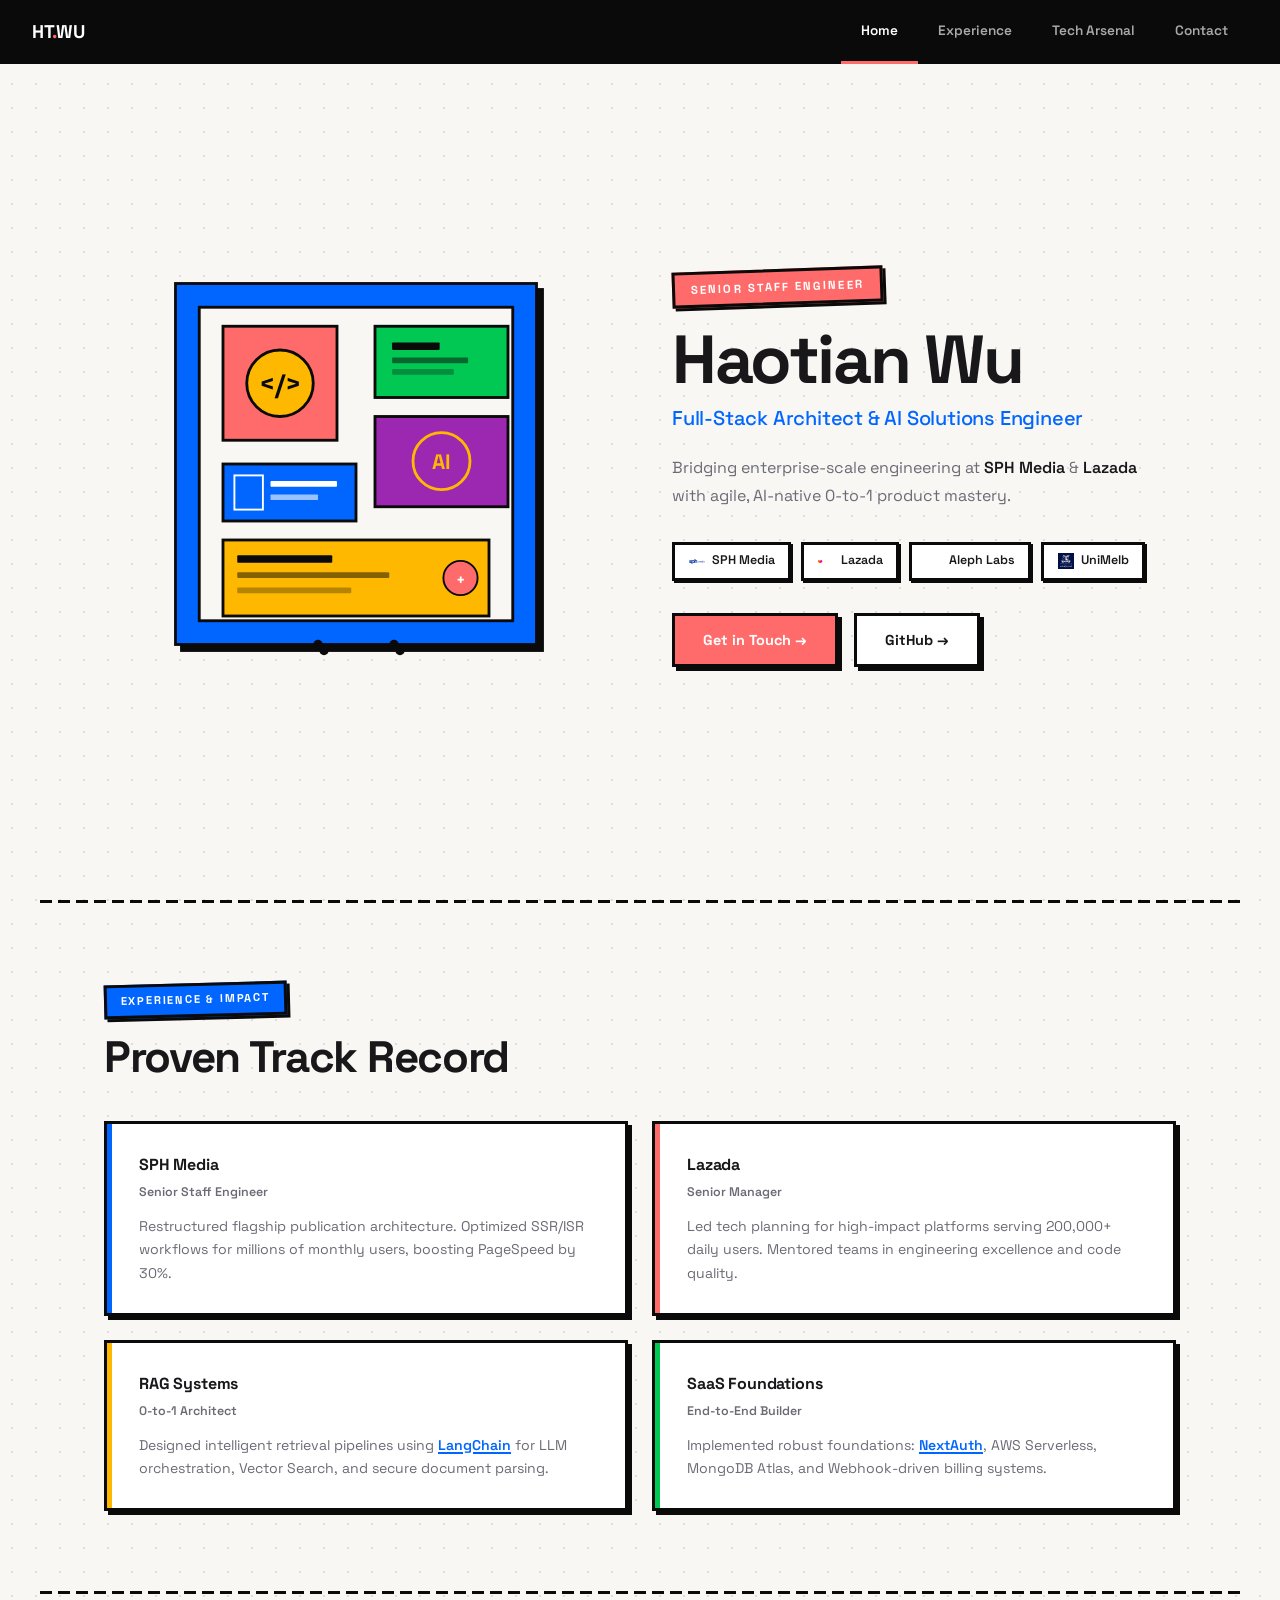
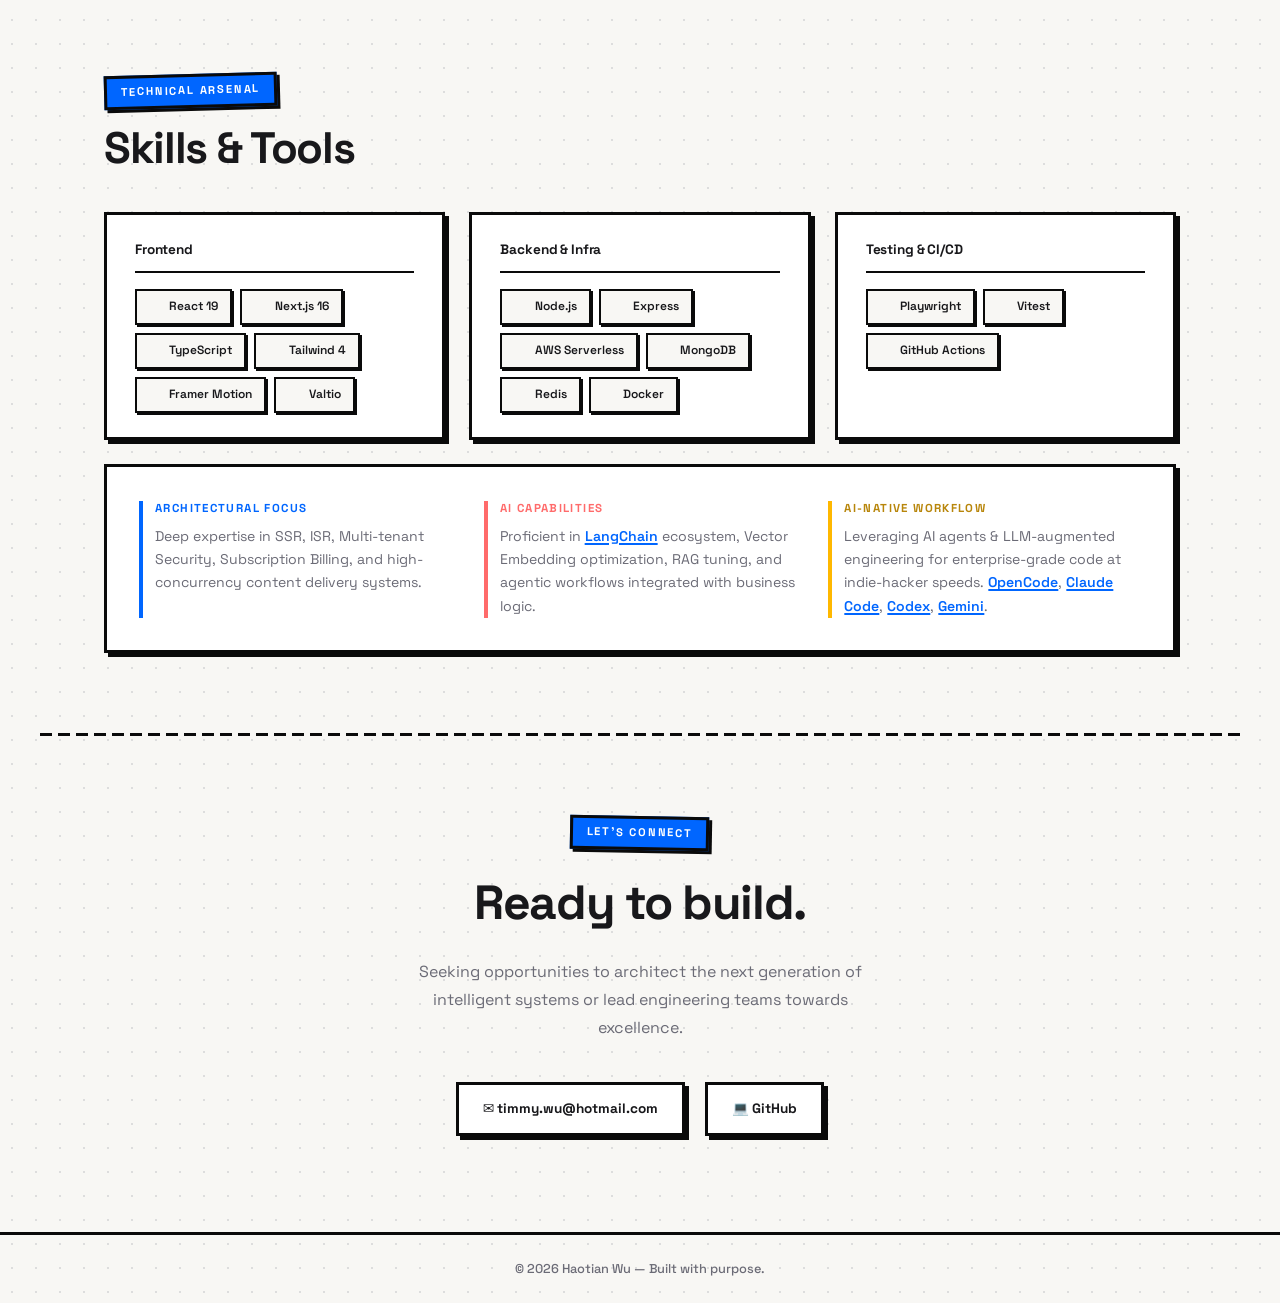
==== commit 57f5f3be: "Polish: refined typography, added interaction states, improved SVG illustration, and fixed a11y" ====
--- a/index.html
+++ b/index.html
@@ -3,39 +3,74 @@
 <head>
     <meta charset="UTF-8">
     <meta name="viewport" content="width=device-width, initial-scale=1.0">
+    <meta name="description" content="Haotian Wu — Senior Staff Engineer & AI Solutions Architect. Enterprise-scale engineering meets AI-native product mastery.">
     <title>Haotian Wu | Senior Staff Engineer & AI Solutions Architect</title>
-    <link href="https://fonts.googleapis.com/css2?family=Plus+Jakarta+Sans:wght@400;500;600;700;800&display=swap" rel="stylesheet">
+    <link rel="icon" href="data:image/svg+xml,<svg xmlns='http://www.w3.org/2000/svg' viewBox='0 0 100 100'><text y='.9em' font-size='90'>⚡</text></svg>">
+    <link href="https://fonts.googleapis.com/css2?family=Space+Grotesk:wght@400;500;600;700&display=swap" rel="stylesheet">
     <style>
         :root {
             --blue: #0066FF;
+            --blue-hover: #0052CC;
             --coral: #FF6B6B;
-            --black: #000000;
-            --bg: #FAFAFA;
+            --coral-hover: #E85555;
+            --yellow: #FFB800;
+            --green: #00C853;
+            --purple: #9C27B0;
+            --black: #0A0A0A;
+            --bg: #F8F7F4;
             --bg-card: #FFFFFF;
-            --text: #1A1A1A;
-            --text-dim: #555555;
+            --text: #18181B;
+            --text-dim: #6B6B76;
             --border-w: 3px;
-            --shadow: 4px 4px 0px #000;
-            --shadow-hover: 6px 6px 0px #000;
-            --font: 'Plus Jakarta Sans', system-ui, -apple-system, sans-serif;
+            --shadow: 4px 4px 0px var(--black);
+            --shadow-hover: 6px 6px 0px var(--black);
+            --shadow-sm: 2px 2px 0px var(--black);
+            --font-body: 'Space Grotesk', system-ui, -apple-system, sans-serif;
+            --ease-out: cubic-bezier(0.16, 1, 0.3, 1);
         }
 
         * { box-sizing: border-box; margin: 0; padding: 0; }
 
         html {
             scroll-behavior: smooth;
-            scroll-padding-top: 70px;
+            scroll-padding-top: 72px;
         }
 
         body {
-            font-family: var(--font);
+            font-family: var(--font-body);
             background: var(--bg);
             color: var(--text);
             -webkit-font-smoothing: antialiased;
+            -moz-osx-font-smoothing: grayscale;
             line-height: 1.6;
+            background-image: radial-gradient(circle, #ddd 1px, transparent 1px);
+            background-size: 24px 24px;
         }
 
         a { color: inherit; text-decoration: none; }
+
+        ::selection {
+            background: var(--blue);
+            color: #fff;
+        }
+
+        :focus-visible {
+            outline: 3px solid var(--blue);
+            outline-offset: 2px;
+        }
+
+        @media (prefers-reduced-motion: reduce) {
+            html { scroll-behavior: auto; }
+            .reveal {
+                opacity: 1 !important;
+                transform: none !important;
+                transition: none !important;
+            }
+            *, *::before, *::after {
+                animation-duration: 0.01ms !important;
+                transition-duration: 0.01ms !important;
+            }
+        }
 
         /* ── NAV ── */
         nav {
@@ -45,7 +80,6 @@
             right: 0;
             z-index: 100;
             background: var(--black);
-            border-bottom: var(--border-w) solid var(--black);
             display: flex;
             align-items: center;
             justify-content: space-between;
@@ -55,8 +89,9 @@
 
         .nav-logo {
             color: #fff;
+            font-family: var(--font-body);
             font-weight: 800;
-            font-size: 1.1rem;
+            font-size: 1.15rem;
             letter-spacing: -0.02em;
         }
 
@@ -66,19 +101,18 @@
 
         .nav-links {
             display: flex;
-            gap: 0;
             height: 100%;
         }
 
         .nav-links a {
-            color: rgba(255,255,255,0.7);
+            color: rgba(255,255,255,0.65);
             font-size: 0.85rem;
             font-weight: 600;
             padding: 0 1.25rem;
             display: flex;
             align-items: center;
             border-bottom: 3px solid transparent;
-            transition: all 0.2s ease;
+            transition: color 0.2s var(--ease-out), border-color 0.2s var(--ease-out);
             height: 100%;
         }
 
@@ -91,13 +125,18 @@
         .nav-hamburger {
             display: none;
             background: none;
-            border: 2px solid #fff;
-            color: #fff;
-            width: 40px;
-            height: 40px;
+            border: 2px solid rgba(255,255,255,0.4);
+            color: #fff;
+            width: 44px;
+            height: 44px;
             cursor: pointer;
             font-size: 1.2rem;
             border-radius: 4px;
+            transition: border-color 0.15s ease;
+        }
+
+        .nav-hamburger:hover {
+            border-color: #fff;
         }
 
         /* ── HERO ── */
@@ -118,11 +157,17 @@
             align-items: center;
         }
 
-        .hero-visual svg {
+        .hero-graphic {
+            position: relative;
             width: 100%;
-            max-width: 420px;
-            height: auto;
-            filter: drop-shadow(6px 6px 0px #000);
+            max-width: 380px;
+            aspect-ratio: 1;
+        }
+
+        .hero-graphic svg {
+            width: 100%;
+            height: 100%;
+            filter: drop-shadow(6px 6px 0px var(--black));
         }
 
         .hero-content {
@@ -133,69 +178,79 @@
             display: inline-block;
             background: var(--coral);
             color: #fff;
-            font-size: 0.75rem;
+            font-family: var(--font-body);
+            font-size: 0.72rem;
             font-weight: 700;
             padding: 0.35rem 1rem;
             transform: rotate(-2deg);
-            margin-bottom: 1.5rem;
+            margin-bottom: 1.25rem;
             text-transform: uppercase;
-            letter-spacing: 0.15em;
+            letter-spacing: 0.18em;
             border: var(--border-w) solid var(--black);
-            box-shadow: 3px 3px 0px #000;
+            box-shadow: 3px 3px 0px var(--black);
         }
 
         .hero-content h1 {
-            font-size: clamp(2.5rem, 5vw, 4rem);
+            font-family: var(--font-body);
+            font-size: clamp(2.8rem, 5.5vw, 4.25rem);
             font-weight: 800;
-            letter-spacing: -0.03em;
-            line-height: 1.1;
-            margin-bottom: 0.25rem;
+            letter-spacing: -0.035em;
+            line-height: 1.05;
+            margin-bottom: 0.4rem;
         }
 
         .hero-title {
-            font-size: clamp(1.1rem, 2vw, 1.4rem);
-            font-weight: 600;
+            font-family: var(--font-body);
+            font-size: clamp(1rem, 1.8vw, 1.25rem);
+            font-weight: 500;
             color: var(--blue);
             margin-bottom: 1.25rem;
+            letter-spacing: -0.01em;
         }
 
         .hero-tagline {
-            font-size: 1.05rem;
+            font-size: 1rem;
             color: var(--text-dim);
-            line-height: 1.7;
-            max-width: 520px;
+            line-height: 1.75;
+            max-width: 480px;
             margin-bottom: 2rem;
         }
 
         .hero-tagline strong {
             color: var(--text);
+            font-weight: 600;
         }
 
         .hero-badges {
             display: flex;
             flex-wrap: wrap;
-            gap: 0.75rem;
+            gap: 0.6rem;
             margin-bottom: 2rem;
         }
 
         .hero-badges a {
             display: inline-flex;
             align-items: center;
-            gap: 0.5rem;
+            gap: 0.45rem;
             background: var(--bg-card);
             border: var(--border-w) solid var(--black);
             padding: 0.4rem 0.85rem;
             font-size: 0.78rem;
             font-weight: 600;
-            box-shadow: 3px 3px 0px #000;
-            transition: all 0.15s ease;
+            box-shadow: var(--shadow-sm);
+            transition: transform 0.15s var(--ease-out), box-shadow 0.15s var(--ease-out), background 0.15s var(--ease-out), color 0.15s var(--ease-out);
         }
 
         .hero-badges a:hover {
             transform: translate(-2px, -2px);
-            box-shadow: 5px 5px 0px #000;
+            box-shadow: 4px 4px 0px var(--black);
             background: var(--blue);
             color: #fff;
+        }
+
+        .hero-badges a:active {
+            transform: translate(0, 0);
+            box-shadow: 1px 1px 0px var(--black);
         }
 
         .hero-badges a img {
@@ -210,41 +265,40 @@
             flex-wrap: wrap;
         }
 
-        .btn-primary {
+        .btn {
             display: inline-flex;
             align-items: center;
             gap: 0.5rem;
-            background: var(--coral);
-            color: #fff;
             border: var(--border-w) solid var(--black);
-            padding: 0.75rem 1.75rem;
+            padding: 0.8rem 1.75rem;
             font-size: 0.9rem;
             font-weight: 700;
-            font-family: var(--font);
+            font-family: var(--font-body);
             cursor: pointer;
             box-shadow: var(--shadow);
-            transition: all 0.15s ease;
+            transition: transform 0.15s var(--ease-out), box-shadow 0.15s var(--ease-out), background 0.15s var(--ease-out);
+            min-height: 48px;
+        }
+
+        .btn:active {
+            transform: translate(1px, 1px);
+            box-shadow: 2px 2px 0px var(--black);
+        }
+
+        .btn-primary {
+            background: var(--coral);
+            color: #fff;
         }
 
         .btn-primary:hover {
             transform: translate(-2px, -2px);
             box-shadow: var(--shadow-hover);
+            background: var(--coral-hover);
         }
 
         .btn-secondary {
-            display: inline-flex;
-            align-items: center;
-            gap: 0.5rem;
             background: var(--bg-card);
             color: var(--text);
-            border: var(--border-w) solid var(--black);
-            padding: 0.75rem 1.75rem;
-            font-size: 0.9rem;
-            font-weight: 700;
-            font-family: var(--font);
-            cursor: pointer;
-            box-shadow: var(--shadow);
-            transition: all 0.15s ease;
         }
 
         .btn-secondary:hover {
@@ -263,35 +317,38 @@
 
         .section-divider {
             border: none;
-            border-top: var(--border-w) solid var(--black);
+            height: var(--border-w);
+            background: repeating-linear-gradient(90deg, var(--black) 0, var(--black) 12px, transparent 12px, transparent 18px);
             max-width: 1200px;
             margin: 0 auto;
         }
 
         .section-header {
-            margin-bottom: 3rem;
+            margin-bottom: 2.5rem;
         }
 
         .section-label {
             display: inline-block;
             background: var(--blue);
             color: #fff;
+            font-family: var(--font-body);
             font-size: 0.7rem;
             font-weight: 700;
             padding: 0.3rem 0.85rem;
-            transform: rotate(-1deg);
+            transform: rotate(-1.5deg);
             text-transform: uppercase;
-            letter-spacing: 0.15em;
+            letter-spacing: 0.16em;
             border: var(--border-w) solid var(--black);
-            box-shadow: 3px 3px 0px #000;
+            box-shadow: 3px 3px 0px var(--black);
             margin-bottom: 1rem;
         }
 
         .section-header h2 {
-            font-size: clamp(1.8rem, 4vw, 2.8rem);
+            font-family: var(--font-body);
+            font-size: clamp(1.8rem, 4vw, 2.75rem);
             font-weight: 800;
-            letter-spacing: -0.02em;
-            line-height: 1.15;
+            letter-spacing: -0.03em;
+            line-height: 1.1;
         }
 
         /* ── EXPERIENCE CARDS ── */
@@ -304,9 +361,9 @@
         .exp-card {
             background: var(--bg-card);
             border: var(--border-w) solid var(--black);
-            padding: 2rem;
+            padding: 1.75rem 2rem;
             box-shadow: var(--shadow);
-            transition: all 0.15s ease;
+            transition: transform 0.2s var(--ease-out), box-shadow 0.2s var(--ease-out);
             position: relative;
             overflow: hidden;
         }
@@ -316,37 +373,36 @@
             position: absolute;
             top: 0;
             left: 0;
-            width: 6px;
+            width: 5px;
             height: 100%;
             background: var(--blue);
         }
 
-        .exp-card:nth-child(2)::before {
-            background: var(--coral);
-        }
-
-        .exp-card:nth-child(3)::before {
-            background: #FFB800;
-        }
-
-        .exp-card:nth-child(4)::before {
-            background: #00C853;
-        }
+        .exp-card:nth-child(2)::before { background: var(--coral); }
+        .exp-card:nth-child(3)::before { background: var(--yellow); }
+        .exp-card:nth-child(4)::before { background: var(--green); }
 
         .exp-card:hover {
             transform: translate(-3px, -3px);
-            box-shadow: var(--shadow-hover);
+            box-shadow: 7px 7px 0px var(--black);
+        }
+
+        .exp-card:active {
+            transform: translate(0, 0);
+            box-shadow: 2px 2px 0px var(--black);
         }
 
         .exp-card h3 {
-            font-size: 1.05rem;
+            font-family: var(--font-body);
+            font-size: 1rem;
             font-weight: 700;
-            margin-bottom: 0.5rem;
+            margin-bottom: 0.35rem;
+            letter-spacing: -0.01em;
         }
 
         .exp-card .exp-role {
-            font-size: 0.8rem;
-            color: var(--blue);
+            font-size: 0.78rem;
+            color: var(--text-dim);
             font-weight: 600;
             margin-bottom: 0.75rem;
         }
@@ -354,13 +410,15 @@
         .exp-card p {
             font-size: 0.88rem;
             color: var(--text-dim);
-            line-height: 1.6;
+            line-height: 1.65;
         }
 
         .exp-card p a {
             color: var(--blue);
+            font-weight: 600;
             text-decoration: underline;
             text-underline-offset: 2px;
+            text-decoration-thickness: 1.5px;
         }
 
         .exp-card p a:hover {
@@ -377,16 +435,18 @@
         .tech-category {
             background: var(--bg-card);
             border: var(--border-w) solid var(--black);
-            padding: 1.75rem;
+            padding: 1.5rem 1.75rem;
             box-shadow: var(--shadow);
         }
 
         .tech-category h3 {
-            font-size: 0.9rem;
+            font-family: var(--font-body);
+            font-size: 0.85rem;
             font-weight: 700;
             margin-bottom: 1rem;
-            padding-bottom: 0.5rem;
-            border-bottom: 2px solid var(--black);
+            padding-bottom: 0.6rem;
+            border-bottom: 2.5px solid var(--black);
+            letter-spacing: -0.01em;
         }
 
         .tech-tags {
@@ -401,18 +461,24 @@
             gap: 0.4rem;
             background: var(--bg);
             border: 2px solid var(--black);
-            padding: 0.3rem 0.7rem;
-            font-size: 0.72rem;
+            padding: 0.4rem 0.75rem;
+            font-size: 0.75rem;
             font-weight: 600;
-            transition: all 0.15s ease;
-            box-shadow: 2px 2px 0px #000;
+            box-shadow: 2px 2px 0px var(--black);
+            transition: transform 0.15s var(--ease-out), box-shadow 0.15s var(--ease-out), background 0.15s var(--ease-out), color 0.15s var(--ease-out);
+            min-height: 36px;
         }
 
         .tech-tag:hover {
             transform: translate(-1px, -1px);
-            box-shadow: 3px 3px 0px #000;
+            box-shadow: 3px 3px 0px var(--black);
             background: var(--blue);
             color: #fff;
+        }
+
+        .tech-tag:active {
+            transform: translate(0, 0);
+            box-shadow: 1px 1px 0px var(--black);
         }
 
         .tech-tag img {
@@ -425,32 +491,57 @@
             margin-top: 1.5rem;
             background: var(--bg-card);
             border: var(--border-w) solid var(--black);
-            padding: 1.75rem 2rem;
+            padding: 2rem;
             box-shadow: var(--shadow);
             display: grid;
             grid-template-columns: repeat(3, 1fr);
             gap: 2rem;
         }
 
+        .tech-highlight-item {
+            position: relative;
+            padding-left: 1rem;
+        }
+
+        .tech-highlight-item::before {
+            content: '';
+            position: absolute;
+            left: 0;
+            top: 0.15rem;
+            width: 4px;
+            height: calc(100% - 0.15rem);
+            background: var(--blue);
+            border-radius: 0;
+        }
+
+        .tech-highlight-item:nth-child(2)::before { background: var(--coral); }
+        .tech-highlight-item:nth-child(3)::before { background: var(--yellow); }
+
         .tech-highlight-item h4 {
-            font-size: 0.75rem;
+            font-family: var(--font-body);
+            font-size: 0.72rem;
             text-transform: uppercase;
-            letter-spacing: 0.1em;
+            letter-spacing: 0.12em;
             color: var(--blue);
             font-weight: 700;
             margin-bottom: 0.5rem;
         }
 
+        .tech-highlight-item:nth-child(2) h4 { color: var(--coral); }
+        .tech-highlight-item:nth-child(3) h4 { color: #B8860B; }
+
         .tech-highlight-item p {
             font-size: 0.88rem;
             color: var(--text-dim);
-            line-height: 1.6;
+            line-height: 1.65;
         }
 
         .tech-highlight-item p a {
             color: var(--blue);
+            font-weight: 600;
             text-decoration: underline;
             text-underline-offset: 2px;
+            text-decoration-thickness: 1.5px;
         }
 
         .tech-highlight-item p a:hover {
@@ -466,18 +557,19 @@
         }
 
         .contact h2 {
+            font-family: var(--font-body);
             font-size: clamp(2rem, 4vw, 3rem);
             font-weight: 800;
-            letter-spacing: -0.02em;
+            letter-spacing: -0.03em;
             margin-bottom: 1rem;
         }
 
         .contact p {
-            font-size: 1.05rem;
+            font-size: 1rem;
             color: var(--text-dim);
-            max-width: 550px;
+            max-width: 500px;
             margin: 0 auto 2.5rem;
-            line-height: 1.7;
+            line-height: 1.75;
         }
 
         .contact-links {
@@ -494,11 +586,12 @@
             gap: 0.5rem;
             background: var(--bg-card);
             border: var(--border-w) solid var(--black);
-            padding: 0.75rem 1.5rem;
+            padding: 0.8rem 1.5rem;
             font-size: 0.85rem;
             font-weight: 700;
             box-shadow: var(--shadow);
-            transition: all 0.15s ease;
+            transition: transform 0.15s var(--ease-out), box-shadow 0.15s var(--ease-out), background 0.15s var(--ease-out), color 0.15s var(--ease-out);
+            min-height: 48px;
         }
 
         .contact-link:hover {
@@ -506,6 +599,11 @@
             box-shadow: var(--shadow-hover);
         }
 
+        .contact-link:active {
+            transform: translate(1px, 1px);
+            box-shadow: 2px 2px 0px var(--black);
+        }
+
         .contact-link.email:hover {
             background: var(--coral);
             color: #fff;
@@ -513,11 +611,6 @@
 
         .contact-link.github:hover {
             background: var(--black);
-            color: #fff;
-        }
-
-        .contact-link.linkedin:hover {
-            background: var(--blue);
             color: #fff;
         }
 
@@ -538,7 +631,6 @@
             left: 0;
             right: 0;
             background: var(--black);
-            border-bottom: var(--border-w) solid var(--coral);
             z-index: 99;
             flex-direction: column;
         }
@@ -548,12 +640,15 @@
         }
 
         .mobile-menu a {
-            color: rgba(255,255,255,0.8);
+            color: rgba(255,255,255,0.75);
             font-size: 1rem;
             font-weight: 600;
             padding: 1rem 2rem;
-            border-bottom: 1px solid rgba(255,255,255,0.1);
-            transition: all 0.2s ease;
+            border-bottom: 1px solid rgba(255,255,255,0.08);
+            transition: background 0.15s ease, color 0.15s ease;
+            min-height: 48px;
+            display: flex;
+            align-items: center;
         }
 
         .mobile-menu a:hover {
@@ -570,8 +665,8 @@
                 text-align: center;
             }
 
-            .hero-visual svg {
-                max-width: 280px;
+            .hero-graphic {
+                max-width: 260px;
             }
 
             .hero-content {
@@ -602,15 +697,15 @@
 
             .tech-highlight {
                 grid-template-columns: 1fr;
-                gap: 1.25rem;
+                gap: 1.5rem;
             }
 
             .section {
-                padding: 3.5rem 1.5rem;
+                padding: 3.5rem 2rem;
             }
 
             .contact {
-                padding: 3.5rem 1.5rem 2rem;
+                padding: 3.5rem 2rem 2rem;
             }
         }
 
@@ -633,8 +728,8 @@
                 padding: 90px 1.25rem 2.5rem;
             }
 
-            .hero-visual svg {
-                max-width: 220px;
+            .hero-graphic {
+                max-width: 200px;
             }
 
             .section {
@@ -654,14 +749,19 @@
         /* ── SCROLL REVEAL ── */
         .reveal {
             opacity: 0;
-            transform: translateY(30px);
-            transition: opacity 0.6s ease, transform 0.6s ease;
+            transform: translateY(24px);
+            transition: opacity 0.7s var(--ease-out), transform 0.7s var(--ease-out);
         }
 
         .reveal.visible {
             opacity: 1;
             transform: translateY(0);
         }
+
+        .reveal-delay-1 { transition-delay: 0.08s; }
+        .reveal-delay-2 { transition-delay: 0.16s; }
+        .reveal-delay-3 { transition-delay: 0.24s; }
+        .reveal-delay-4 { transition-delay: 0.32s; }
     </style>
 </head>
 <body>
@@ -674,10 +774,10 @@
             <a href="#arsenal">Tech Arsenal</a>
             <a href="#contact">Contact</a>
         </div>
-        <button class="nav-hamburger" id="hamburger" aria-label="Menu">&#9776;</button>
+        <button class="nav-hamburger" id="hamburger" aria-label="Toggle menu" aria-expanded="false">&#9776;</button>
     </nav>
 
-    <div class="mobile-menu" id="mobileMenu">
+    <div class="mobile-menu" id="mobileMenu" role="navigation" aria-label="Mobile navigation">
         <a href="#hero">Home</a>
         <a href="#experience">Experience</a>
         <a href="#arsenal">Tech Arsenal</a>
@@ -687,28 +787,46 @@
     <main>
         <section class="hero" id="hero">
             <div class="hero-visual">
-                <svg viewBox="0 0 400 400" fill="none" xmlns="http://www.w3.org/2000/svg">
-                    <rect x="20" y="20" width="360" height="360" rx="0" fill="#0066FF" stroke="#000" stroke-width="3"/>
-                    <rect x="50" y="50" width="300" height="300" rx="0" fill="#FAFAFA" stroke="#000" stroke-width="3"/>
-                    <circle cx="200" cy="200" r="80" fill="#FF6B6B" stroke="#000" stroke-width="3"/>
-                    <circle cx="200" cy="200" r="40" fill="#FFB800" stroke="#000" stroke-width="3"/>
-                    <rect x="120" y="100" width="60" height="60" fill="#00C853" stroke="#000" stroke-width="3" transform="rotate(15 150 130)"/>
-                    <polygon points="280,80 310,140 250,140" fill="#0066FF" stroke="#000" stroke-width="3"/>
-                    <rect x="260" y="260" width="70" height="70" fill="#FF6B6B" stroke="#000" stroke-width="3" transform="rotate(-10 295 295)"/>
-                    <circle cx="100" cy="300" r="30" fill="#FFB800" stroke="#000" stroke-width="3"/>
-                    <rect x="60" y="170" width="40" height="40" fill="#9C27B0" stroke="#000" stroke-width="3" transform="rotate(45 80 190)"/>
-                    <line x1="30" y1="30" x2="170" y2="30" stroke="#000" stroke-width="4"/>
-                    <line x1="30" y1="30" x2="30" y2="170" stroke="#000" stroke-width="4"/>
-                    <line x1="370" y1="370" x2="230" y2="370" stroke="#000" stroke-width="4"/>
-                    <line x1="370" y1="370" x2="370" y2="230" stroke="#000" stroke-width="4"/>
-                    <text x="200" y="210" text-anchor="middle" font-family="'Plus Jakarta Sans', sans-serif" font-size="36" font-weight="800" fill="#1A1A1A">&lt;/&gt;</text>
-                </svg>
+                <div class="hero-graphic">
+                    <svg viewBox="0 0 400 400" fill="none" xmlns="http://www.w3.org/2000/svg">
+                        <rect x="10" y="10" width="380" height="380" fill="#0066FF" stroke="#0A0A0A" stroke-width="3"/>
+                        <rect x="35" y="35" width="330" height="330" fill="#F8F7F4" stroke="#0A0A0A" stroke-width="3"/>
+
+                        <rect x="60" y="55" width="120" height="120" fill="#FF6B6B" stroke="#0A0A0A" stroke-width="3" rx="0"/>
+                        <circle cx="120" cy="115" r="35" fill="#FFB800" stroke="#0A0A0A" stroke-width="3"/>
+                        <text x="120" y="125" text-anchor="middle" font-family="'Space Grotesk', sans-serif" font-size="28" font-weight="800" fill="#0A0A0A">&lt;/&gt;</text>
+
+                        <rect x="220" y="55" width="140" height="75" fill="#00C853" stroke="#0A0A0A" stroke-width="3"/>
+                        <rect x="238" y="72" width="50" height="8" fill="#0A0A0A" rx="1"/>
+                        <rect x="238" y="88" width="80" height="6" fill="#0A0A0A" rx="1" opacity="0.5"/>
+                        <rect x="238" y="100" width="65" height="6" fill="#0A0A0A" rx="1" opacity="0.3"/>
+
+                        <rect x="220" y="150" width="140" height="95" fill="#9C27B0" stroke="#0A0A0A" stroke-width="3"/>
+                        <circle cx="290" cy="197" r="30" fill="none" stroke="#FFB800" stroke-width="3"/>
+                        <text x="290" y="205" text-anchor="middle" font-family="'Space Grotesk', sans-serif" font-size="22" font-weight="800" fill="#FFB800">AI</text>
+
+                        <rect x="60" y="200" width="140" height="60" fill="#0066FF" stroke="#0A0A0A" stroke-width="3"/>
+                        <rect x="72" y="212" width="30" height="36" fill="none" stroke="#fff" stroke-width="2"/>
+                        <rect x="110" y="218" width="70" height="6" fill="#fff" rx="1"/>
+                        <rect x="110" y="232" width="50" height="6" fill="#fff" rx="1" opacity="0.6"/>
+
+                        <rect x="60" y="280" width="280" height="80" fill="#FFB800" stroke="#0A0A0A" stroke-width="3"/>
+                        <rect x="75" y="296" width="100" height="8" fill="#0A0A0A" rx="1"/>
+                        <rect x="75" y="314" width="160" height="6" fill="#0A0A0A" rx="1" opacity="0.5"/>
+                        <rect x="75" y="330" width="120" height="6" fill="#0A0A0A" rx="1" opacity="0.3"/>
+                        <circle cx="310" cy="320" r="18" fill="#FF6B6B" stroke="#0A0A0A" stroke-width="2"/>
+                        <text x="310" y="327" text-anchor="middle" font-family="'Space Grotesk', sans-serif" font-size="16" font-weight="800" fill="#fff">+</text>
+
+                        <circle cx="160" cy="390" r="5" fill="#0A0A0A"/>
+                        <circle cx="240" cy="390" r="5" fill="#0A0A0A"/>
+                    </svg>
+                </div>
             </div>
             <div class="hero-content">
                 <div class="hero-eyebrow">Senior Staff Engineer</div>
                 <h1>Haotian Wu</h1>
-                <div class="hero-title">Full-Stack Architect & AI Solutions Engineer</div>
-                <p class="hero-tagline">Bridging enterprise-scale engineering at <strong>SPH Media</strong> & <strong>Lazada</strong> with agile, AI-native 0-to-1 product mastery.</p>
+                <div class="hero-title">Full-Stack Architect &amp; AI Solutions Engineer</div>
+                <p class="hero-tagline">Bridging enterprise-scale engineering at <strong>SPH Media</strong> &amp; <strong>Lazada</strong> with agile, AI-native 0-to-1 product mastery.</p>
                 <div class="hero-badges">
                     <a href="https://sph.com.sg/" target="_blank" rel="noopener"><img src="images/logos/sph.svg" alt="SPH Media"><span>SPH Media</span></a>
                     <a href="https://www.lazada.com/" target="_blank" rel="noopener"><img src="images/logos/lazada.svg" alt="Lazada"><span>Lazada</span></a>
@@ -716,36 +834,36 @@
                     <a href="https://www.unimelb.edu.au/" target="_blank" rel="noopener"><img src="images/logos/uom.svg" alt="University of Melbourne"><span>UniMelb</span></a>
                 </div>
                 <div class="hero-ctas">
-                    <a href="mailto:timmy.wu@hotmail.com" class="btn-primary">Get in Touch &rarr;</a>
-                    <a href="https://github.com/timwuhaotian" target="_blank" rel="noopener" class="btn-secondary">GitHub &rarr;</a>
+                    <a href="mailto:timmy.wu@hotmail.com" class="btn btn-primary">Get in Touch &rarr;</a>
+                    <a href="https://github.com/timwuhaotian" target="_blank" rel="noopener" class="btn btn-secondary">GitHub &rarr;</a>
                 </div>
             </div>
         </section>
 
-        <hr class="section-divider">
+        <hr class="section-divider" aria-hidden="true">
 
         <section class="section" id="experience">
             <div class="section-header reveal">
-                <div class="section-label">Experience & Impact</div>
+                <div class="section-label">Experience &amp; Impact</div>
                 <h2>Proven Track Record</h2>
             </div>
             <div class="exp-grid">
-                <div class="exp-card reveal">
+                <div class="exp-card reveal reveal-delay-1">
                     <h3>SPH Media</h3>
                     <div class="exp-role">Senior Staff Engineer</div>
                     <p>Restructured flagship publication architecture. Optimized SSR/ISR workflows for millions of monthly users, boosting PageSpeed by 30%.</p>
                 </div>
-                <div class="exp-card reveal">
+                <div class="exp-card reveal reveal-delay-2">
                     <h3>Lazada</h3>
                     <div class="exp-role">Senior Manager</div>
                     <p>Led tech planning for high-impact platforms serving 200,000+ daily users. Mentored teams in engineering excellence and code quality.</p>
                 </div>
-                <div class="exp-card reveal">
+                <div class="exp-card reveal reveal-delay-3">
                     <h3>RAG Systems</h3>
                     <div class="exp-role">0-to-1 Architect</div>
                     <p>Designed intelligent retrieval pipelines using <a href="https://python.langchain.com/" target="_blank" rel="noopener">LangChain</a> for LLM orchestration, Vector Search, and secure document parsing.</p>
                 </div>
-                <div class="exp-card reveal">
+                <div class="exp-card reveal reveal-delay-4">
                     <h3>SaaS Foundations</h3>
                     <div class="exp-role">End-to-End Builder</div>
                     <p>Implemented robust foundations: <a href="https://next-auth.js.org/" target="_blank" rel="noopener">NextAuth</a>, AWS Serverless, MongoDB Atlas, and Webhook-driven billing systems.</p>
@@ -753,42 +871,42 @@
             </div>
         </section>
 
-        <hr class="section-divider">
+        <hr class="section-divider" aria-hidden="true">
 
         <section class="section" id="arsenal">
             <div class="section-header reveal">
                 <div class="section-label">Technical Arsenal</div>
-                <h2>Skills & Tools</h2>
+                <h2>Skills &amp; Tools</h2>
             </div>
             <div class="tech-categories reveal">
                 <div class="tech-category">
                     <h3>Frontend</h3>
                     <div class="tech-tags">
-                        <a href="https://react.dev/" target="_blank" rel="noopener" class="tech-tag"><img src="https://cdn.simpleicons.org/react" alt="React">React 19</a>
-                        <a href="https://nextjs.org/" target="_blank" rel="noopener" class="tech-tag"><img src="https://cdn.simpleicons.org/nextdotjs" alt="Next.js">Next.js 16</a>
-                        <a href="https://www.typescriptlang.org/" target="_blank" rel="noopener" class="tech-tag"><img src="https://cdn.simpleicons.org/typescript" alt="TypeScript">TypeScript</a>
-                        <a href="https://tailwindcss.com/" target="_blank" rel="noopener" class="tech-tag"><img src="https://cdn.simpleicons.org/tailwindcss" alt="Tailwind">Tailwind 4</a>
-                        <a href="https://www.framer.com/motion/" target="_blank" rel="noopener" class="tech-tag"><img src="https://cdn.simpleicons.org/framer" alt="Framer Motion">Framer Motion</a>
-                        <a href="https://valtio.pmnd.rs/" target="_blank" rel="noopener" class="tech-tag"><img src="https://cdn.simpleicons.org/redux" alt="Valtio">Valtio</a>
+                        <a href="https://react.dev/" target="_blank" rel="noopener" class="tech-tag"><img src="https://cdn.simpleicons.org/react" alt="">React 19</a>
+                        <a href="https://nextjs.org/" target="_blank" rel="noopener" class="tech-tag"><img src="https://cdn.simpleicons.org/nextdotjs" alt="">Next.js 16</a>
+                        <a href="https://www.typescriptlang.org/" target="_blank" rel="noopener" class="tech-tag"><img src="https://cdn.simpleicons.org/typescript" alt="">TypeScript</a>
+                        <a href="https://tailwindcss.com/" target="_blank" rel="noopener" class="tech-tag"><img src="https://cdn.simpleicons.org/tailwindcss" alt="">Tailwind 4</a>
+                        <a href="https://www.framer.com/motion/" target="_blank" rel="noopener" class="tech-tag"><img src="https://cdn.simpleicons.org/framer" alt="">Framer Motion</a>
+                        <a href="https://valtio.pmnd.rs/" target="_blank" rel="noopener" class="tech-tag"><img src="https://cdn.simpleicons.org/redux" alt="">Valtio</a>
                     </div>
                 </div>
                 <div class="tech-category">
-                    <h3>Backend & Infra</h3>
+                    <h3>Backend &amp; Infra</h3>
                     <div class="tech-tags">
-                        <a href="https://nodejs.org/" target="_blank" rel="noopener" class="tech-tag"><img src="https://cdn.simpleicons.org/nodedotjs" alt="Node.js">Node.js</a>
-                        <a href="https://expressjs.com/" target="_blank" rel="noopener" class="tech-tag"><img src="https://cdn.simpleicons.org/express" alt="Express">Express</a>
-                        <a href="https://aws.amazon.com/" target="_blank" rel="noopener" class="tech-tag"><img src="https://cdn.jsdelivr.net/npm/simple-icons@latest/icons/amazonwebservices.svg" alt="AWS">AWS Serverless</a>
-                        <a href="https://www.mongodb.com/" target="_blank" rel="noopener" class="tech-tag"><img src="https://cdn.simpleicons.org/mongodb" alt="MongoDB">MongoDB</a>
-                        <a href="https://redis.io/" target="_blank" rel="noopener" class="tech-tag"><img src="https://cdn.simpleicons.org/redis" alt="Redis">Redis</a>
-                        <a href="https://www.docker.com/" target="_blank" rel="noopener" class="tech-tag"><img src="https://cdn.simpleicons.org/docker" alt="Docker">Docker</a>
+                        <a href="https://nodejs.org/" target="_blank" rel="noopener" class="tech-tag"><img src="https://cdn.simpleicons.org/nodedotjs" alt="">Node.js</a>
+                        <a href="https://expressjs.com/" target="_blank" rel="noopener" class="tech-tag"><img src="https://cdn.simpleicons.org/express" alt="">Express</a>
+                        <a href="https://aws.amazon.com/" target="_blank" rel="noopener" class="tech-tag"><img src="https://cdn.jsdelivr.net/npm/simple-icons@latest/icons/amazonwebservices.svg" alt="">AWS Serverless</a>
+                        <a href="https://www.mongodb.com/" target="_blank" rel="noopener" class="tech-tag"><img src="https://cdn.simpleicons.org/mongodb" alt="">MongoDB</a>
+                        <a href="https://redis.io/" target="_blank" rel="noopener" class="tech-tag"><img src="https://cdn.simpleicons.org/redis" alt="">Redis</a>
+                        <a href="https://www.docker.com/" target="_blank" rel="noopener" class="tech-tag"><img src="https://cdn.simpleicons.org/docker" alt="">Docker</a>
                     </div>
                 </div>
                 <div class="tech-category">
-                    <h3>Testing & CI/CD</h3>
+                    <h3>Testing &amp; CI/CD</h3>
                     <div class="tech-tags">
-                        <a href="https://playwright.dev/" target="_blank" rel="noopener" class="tech-tag"><img src="https://cdn.jsdelivr.net/npm/simple-icons@latest/icons/playwright.svg" alt="Playwright">Playwright</a>
-                        <a href="https://vitest.dev/" target="_blank" rel="noopener" class="tech-tag"><img src="https://cdn.simpleicons.org/vitest" alt="Vitest">Vitest</a>
-                        <a href="https://github.com/features/actions" target="_blank" rel="noopener" class="tech-tag"><img src="https://cdn.simpleicons.org/githubactions" alt="GitHub Actions">GitHub Actions</a>
+                        <a href="https://playwright.dev/" target="_blank" rel="noopener" class="tech-tag"><img src="https://cdn.jsdelivr.net/npm/simple-icons@latest/icons/playwright.svg" alt="">Playwright</a>
+                        <a href="https://vitest.dev/" target="_blank" rel="noopener" class="tech-tag"><img src="https://cdn.simpleicons.org/vitest" alt="">Vitest</a>
+                        <a href="https://github.com/features/actions" target="_blank" rel="noopener" class="tech-tag"><img src="https://cdn.simpleicons.org/githubactions" alt="">GitHub Actions</a>
                     </div>
                 </div>
             </div>
@@ -799,7 +917,7 @@
                 </div>
                 <div class="tech-highlight-item">
                     <h4>AI Capabilities</h4>
-                    <p>Proficient in <a href="https://www.langchain.com/" target="_blank" rel="noopener">LangChain</a> ecosystem, Vector Embedding optimization, RAG tuning, and building agentic workflows integrated with business logic.</p>
+                    <p>Proficient in <a href="https://www.langchain.com/" target="_blank" rel="noopener">LangChain</a> ecosystem, Vector Embedding optimization, RAG tuning, and agentic workflows integrated with business logic.</p>
                 </div>
                 <div class="tech-highlight-item">
                     <h4>AI-Native Workflow</h4>
@@ -808,7 +926,7 @@
             </div>
         </section>
 
-        <hr class="section-divider">
+        <hr class="section-divider" aria-hidden="true">
 
         <section class="contact" id="contact">
             <div class="reveal">
@@ -828,54 +946,63 @@
     </footer>
 
     <script>
-        const hamburger = document.getElementById('hamburger');
-        const mobileMenu = document.getElementById('mobileMenu');
-
-        hamburger.addEventListener('click', () => {
-            mobileMenu.classList.toggle('open');
-            hamburger.textContent = mobileMenu.classList.contains('open') ? '\u2715' : '\u2630';
-        });
-
-        mobileMenu.querySelectorAll('a').forEach(link => {
-            link.addEventListener('click', () => {
-                mobileMenu.classList.remove('open');
-                hamburger.textContent = '\u2630';
+        (function() {
+            var hamburger = document.getElementById('hamburger');
+            var mobileMenu = document.getElementById('mobileMenu');
+
+            hamburger.addEventListener('click', function() {
+                var isOpen = mobileMenu.classList.toggle('open');
+                hamburger.textContent = isOpen ? '\u2715' : '\u2630';
+                hamburger.setAttribute('aria-expanded', isOpen);
             });
-        });
-
-        const navLinks = document.querySelectorAll('.nav-links a');
-        const sections = document.querySelectorAll('section[id]');
-
-        function updateActiveNav() {
-            let current = '';
-            sections.forEach(section => {
-                const sectionTop = section.offsetTop - 100;
-                if (window.scrollY >= sectionTop) {
-                    current = section.getAttribute('id');
-                }
+
+            mobileMenu.querySelectorAll('a').forEach(function(link) {
+                link.addEventListener('click', function() {
+                    mobileMenu.classList.remove('open');
+                    hamburger.textContent = '\u2630';
+                    hamburger.setAttribute('aria-expanded', 'false');
+                });
             });
-            navLinks.forEach(link => {
-                link.classList.remove('active');
-                if (link.getAttribute('href') === '#' + current) {
-                    link.classList.add('active');
-                }
-            });
-        }
-
-        window.addEventListener('scroll', updateActiveNav, { passive: true });
-
-        const revealElements = document.querySelectorAll('.reveal');
-        const observer = new IntersectionObserver((entries) => {
-            entries.forEach(entry => {
-                if (entry.isIntersecting) {
-                    entry.target.classList.add('visible');
-                }
-            });
-        }, { threshold: 0.1, rootMargin: '0px 0px -50px 0px' });
-
-        revealElements.forEach(el => observer.observe(el));
-
-        updateActiveNav();
+
+            var navLinks = document.querySelectorAll('.nav-links a');
+            var sections = document.querySelectorAll('section[id]');
+
+            function updateActiveNav() {
+                var current = '';
+                sections.forEach(function(section) {
+                    if (window.scrollY >= section.offsetTop - 120) {
+                        current = section.getAttribute('id');
+                    }
+                });
+                navLinks.forEach(function(link) {
+                    link.classList.toggle('active', link.getAttribute('href') === '#' + current);
+                });
+            }
+
+            window.addEventListener('scroll', updateActiveNav, { passive: true });
+
+            var prefersReduced = window.matchMedia('(prefers-reduced-motion: reduce)').matches;
+
+            if (!prefersReduced) {
+                var revealElements = document.querySelectorAll('.reveal');
+                var observer = new IntersectionObserver(function(entries) {
+                    entries.forEach(function(entry) {
+                        if (entry.isIntersecting) {
+                            entry.target.classList.add('visible');
+                            observer.unobserve(entry.target);
+                        }
+                    });
+                }, { threshold: 0.1, rootMargin: '0px 0px -40px 0px' });
+
+                revealElements.forEach(function(el) { observer.observe(el); });
+            } else {
+                document.querySelectorAll('.reveal').forEach(function(el) {
+                    el.classList.add('visible');
+                });
+            }
+
+            updateActiveNav();
+        })();
     </script>
 </body>
 </html>
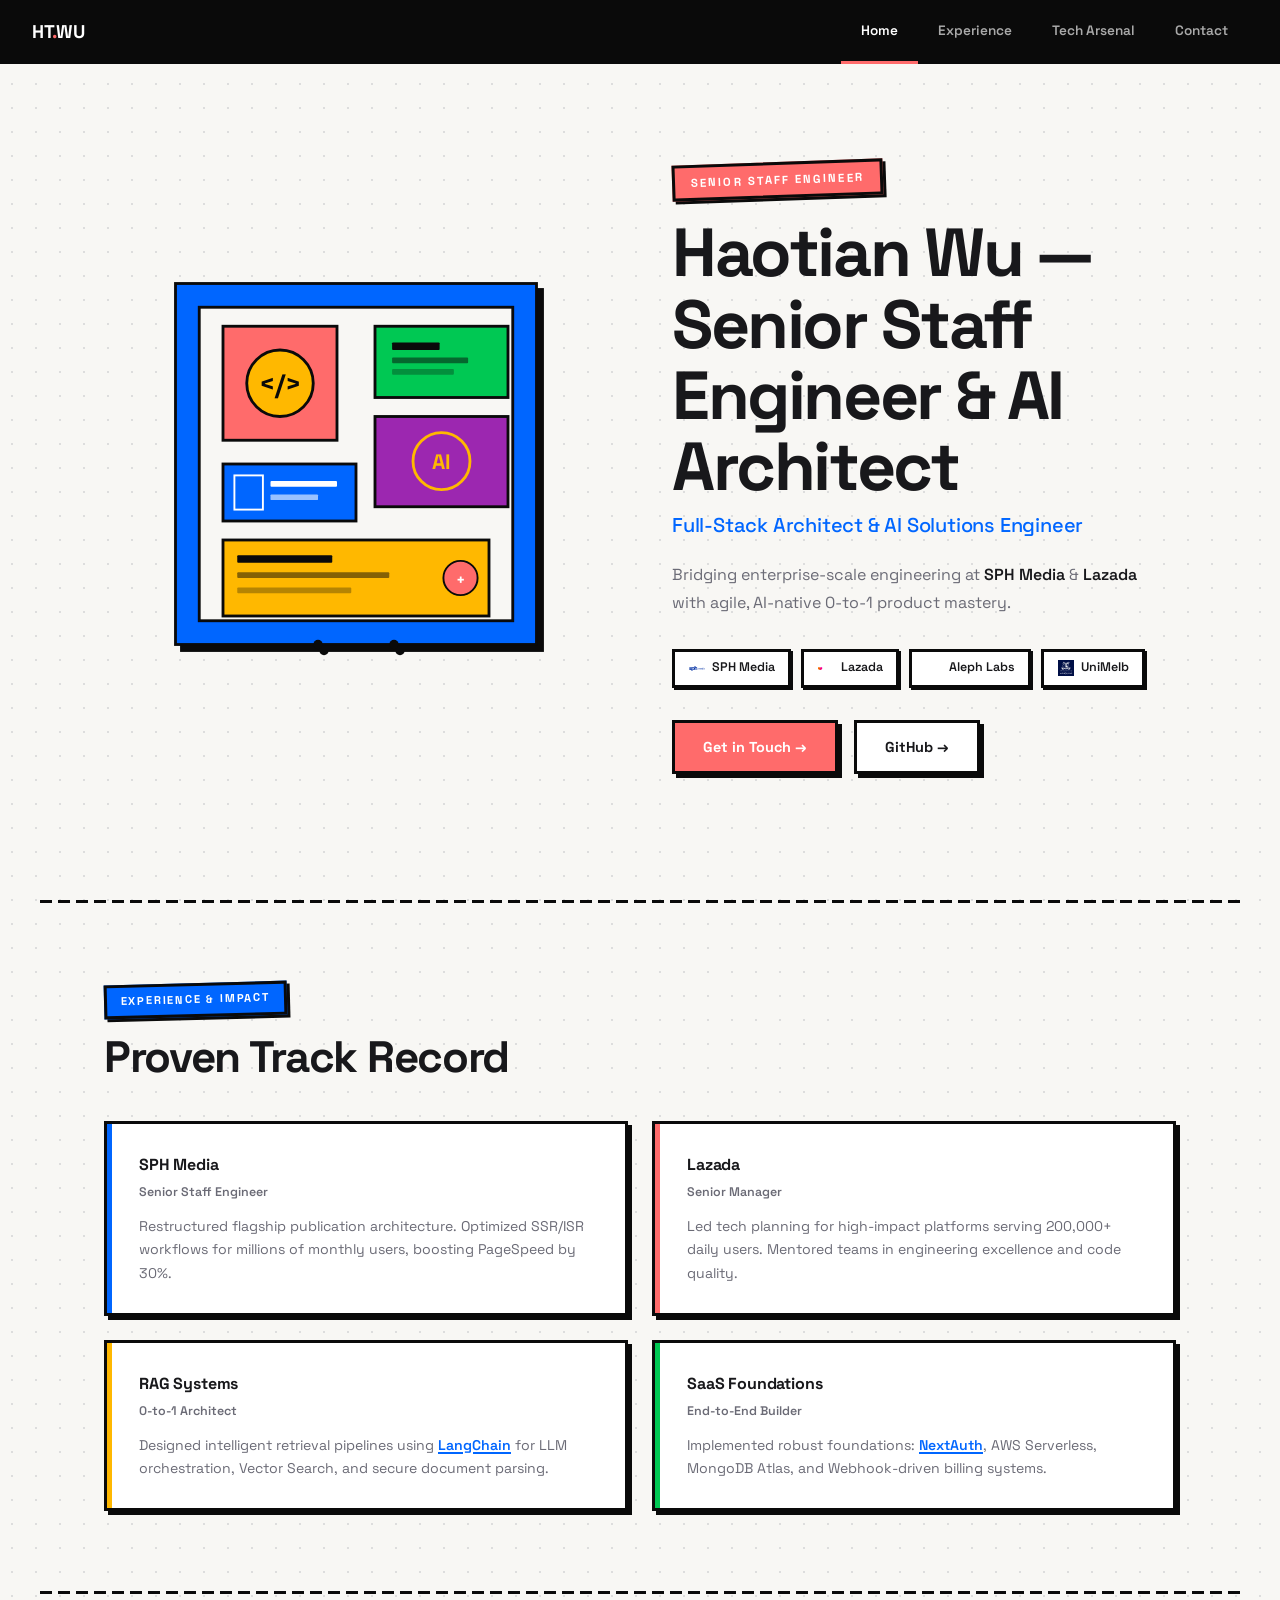
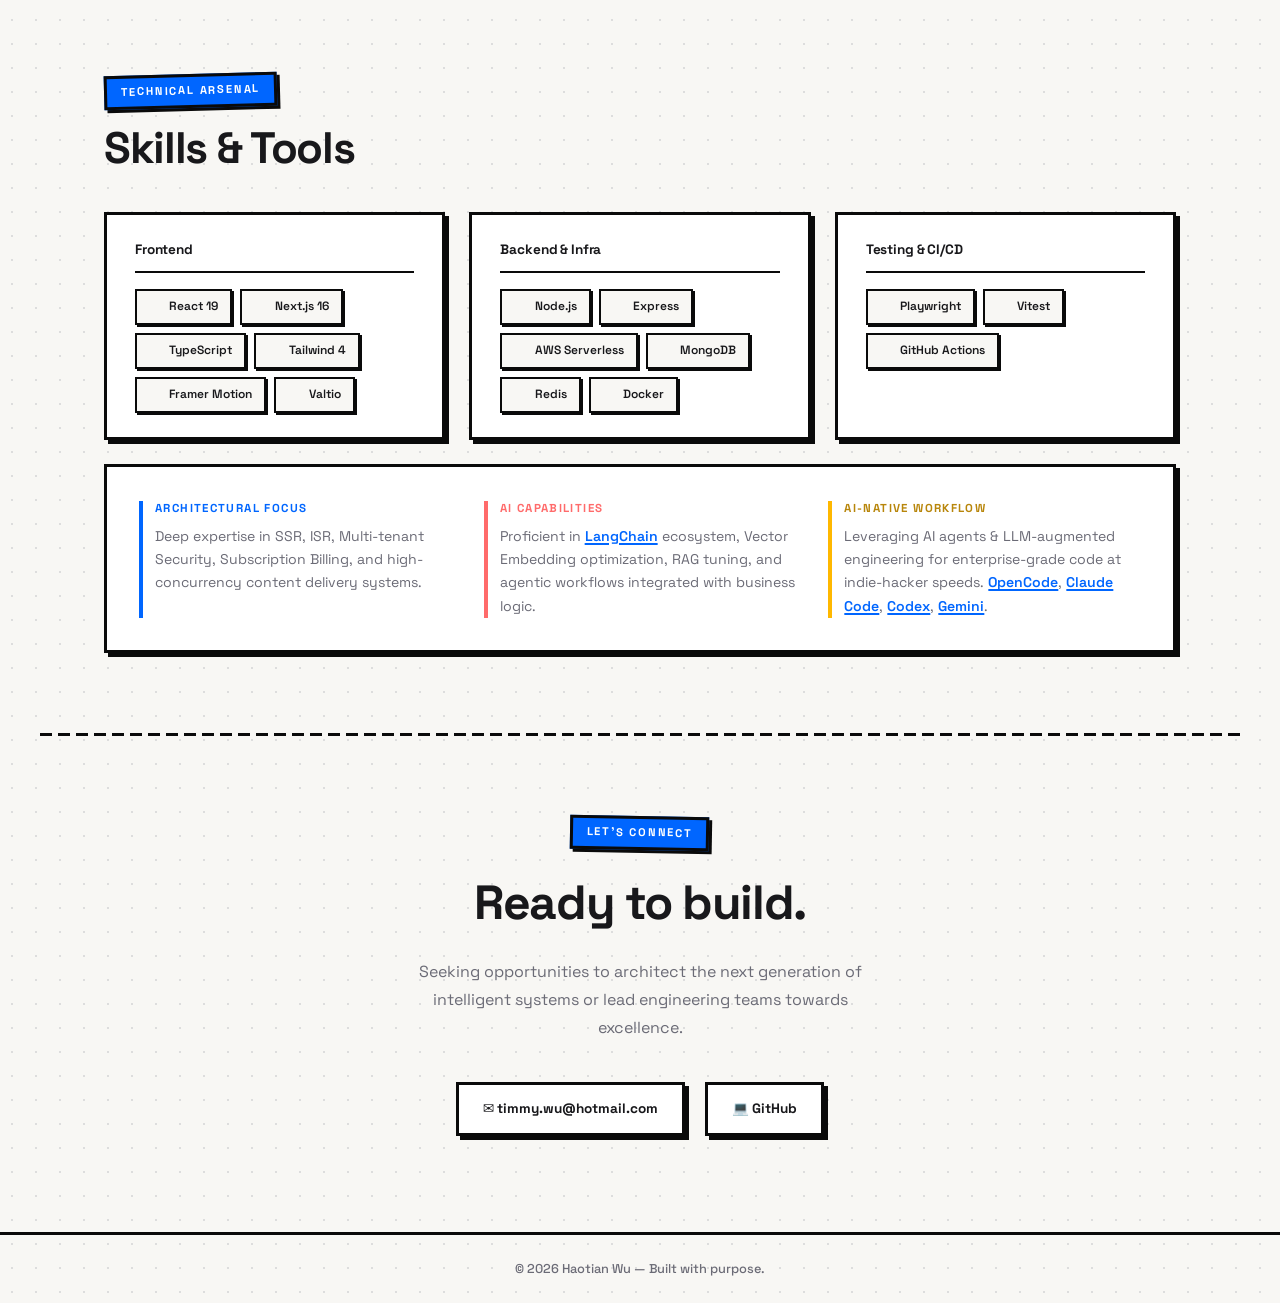
==== commit ede812e2: "Add SEO improvements: canonical tag, Open Graph, Twitter Cards, schema markup, robots.txt, and sitem" ====
--- a/index.html
+++ b/index.html
@@ -3,8 +3,24 @@
 <head>
     <meta charset="UTF-8">
     <meta name="viewport" content="width=device-width, initial-scale=1.0">
-    <meta name="description" content="Haotian Wu — Senior Staff Engineer & AI Solutions Architect. Enterprise-scale engineering meets AI-native product mastery.">
+    <meta name="description" content="Haotian Wu — Senior Staff Engineer & AI Solutions Architect specializing in React, Next.js, RAG systems, and AI-native products. Proven track record at SPH Media and Lazada.">
     <title>Haotian Wu | Senior Staff Engineer & AI Solutions Architect</title>
+    <link rel="canonical" href="https://timwuhaotian.github.io/">
+
+    <!-- Open Graph -->
+    <meta property="og:title" content="Haotian Wu | Senior Staff Engineer & AI Solutions Architect">
+    <meta property="og:description" content="Enterprise-scale engineering meets AI-native product mastery. React, Next.js, RAG, and SaaS expertise.">
+    <meta property="og:type" content="website">
+    <meta property="og:url" content="https://timwuhaotian.github.io/">
+    <meta property="og:locale" content="en_US">
+    <meta property="og:site_name" content="Haotian Wu Portfolio">
+
+    <!-- Twitter Card -->
+    <meta name="twitter:card" content="summary_large_image">
+    <meta name="twitter:title" content="Haotian Wu | Senior Staff Engineer & AI Solutions Architect">
+    <meta name="twitter:description" content="Enterprise-scale engineering meets AI-native product mastery. React, Next.js, RAG, and SaaS expertise.">
+
+    <!-- Fallback favicon -->
     <link rel="icon" href="data:image/svg+xml,<svg xmlns='http://www.w3.org/2000/svg' viewBox='0 0 100 100'><text y='.9em' font-size='90'>⚡</text></svg>">
     <link href="https://fonts.googleapis.com/css2?family=Space+Grotesk:wght@400;500;600;700&display=swap" rel="stylesheet">
     <style>
@@ -824,7 +840,7 @@
             </div>
             <div class="hero-content">
                 <div class="hero-eyebrow">Senior Staff Engineer</div>
-                <h1>Haotian Wu</h1>
+                <h1>Haotian Wu — Senior Staff Engineer & AI Architect</h1>
                 <div class="hero-title">Full-Stack Architect &amp; AI Solutions Engineer</div>
                 <p class="hero-tagline">Bridging enterprise-scale engineering at <strong>SPH Media</strong> &amp; <strong>Lazada</strong> with agile, AI-native 0-to-1 product mastery.</p>
                 <div class="hero-badges">
@@ -945,6 +961,26 @@
         &copy; 2026 Haotian Wu &mdash; Built with purpose.
     </footer>
 
+    <script type="application/ld+json">
+    {
+        "@context": "https://schema.org",
+        "@type": "Person",
+        "name": "Haotian Wu",
+        "alternateName": "Tim Wu",
+        "jobTitle": "Senior Staff Engineer & AI Solutions Architect",
+        "url": "https://timwuhaotian.github.io",
+        "sameAs": [
+            "https://github.com/timwuhaotian"
+        ],
+        "worksFor": [
+            {"@type": "Organization", "name": "SPH Media"},
+            {"@type": "Organization", "name": "Lazada"}
+        ],
+        "alumniOf": {"@type": "Organization", "name": "University of Melbourne"},
+        "knowsAbout": ["React", "Next.js", "AI", "RAG Systems", "TypeScript", "AWS", "LangChain", "SSR", "ISR"]
+    }
+    </script>
+
     <script>
         (function() {
             var hamburger = document.getElementById('hamburger');
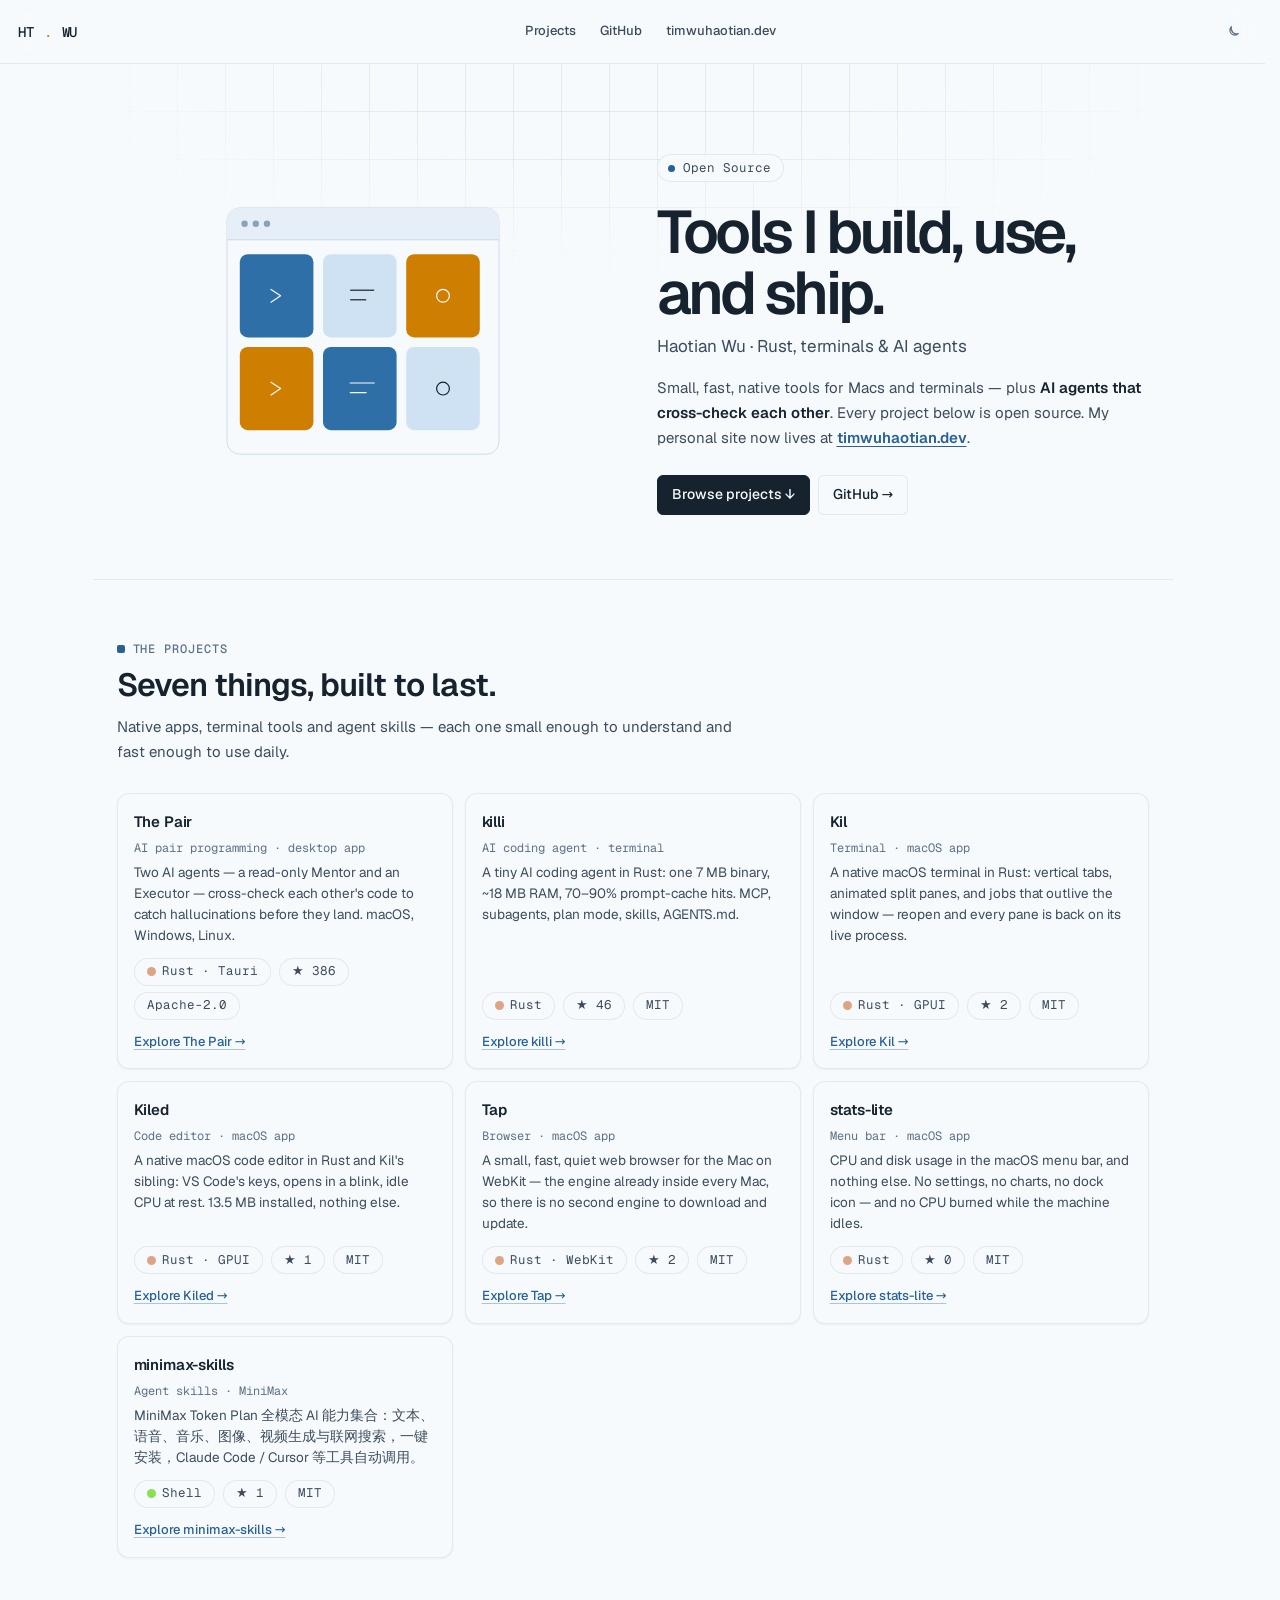
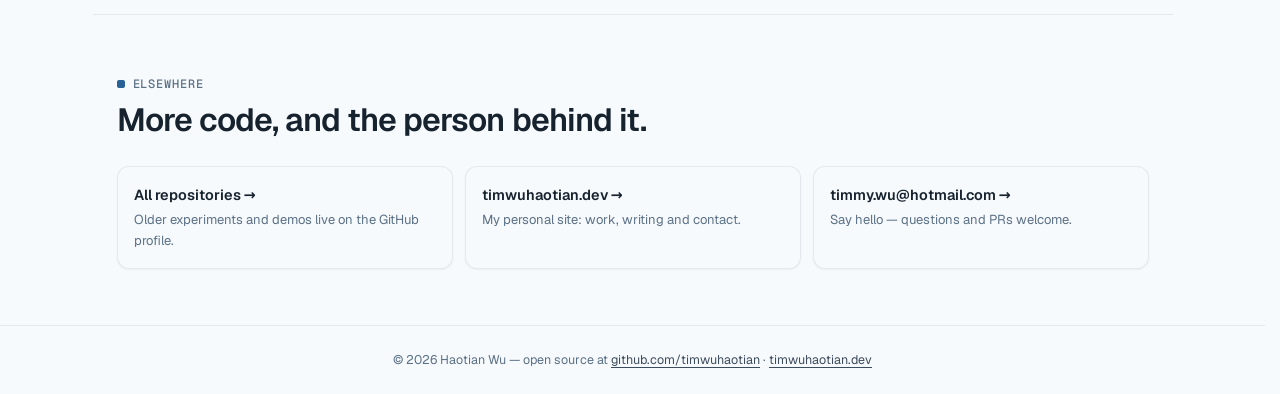
==== commit 06a00d75: "Turn GitHub Pages into an open-source projects hub - Hub homepage listing 7 projects (The Pair, kill" ====
--- a/index.html
+++ b/index.html
@@ -3,854 +3,85 @@
 <head>
     <meta charset="UTF-8">
     <meta name="viewport" content="width=device-width, initial-scale=1.0">
-    <meta name="description" content="Haotian Wu — Senior Staff Engineer & AI Solutions Architect specializing in React, Next.js, RAG systems, and AI-native products. Proven track record at SPH Media and Lazada.">
-    <title>Haotian Wu | Senior Staff Engineer & AI Solutions Architect</title>
+    <meta name="description" content="Open-source projects by Haotian Wu: The Pair (AI pair programming), killi (terminal AI coding agent), Kil (macOS terminal), Kiled (code editor), Tap (browser), stats-lite and MiniMax skills.">
+    <title>timwuhaotian — Open Source Projects</title>
     <link rel="canonical" href="https://timwuhaotian.github.io/">
 
     <!-- Open Graph -->
-    <meta property="og:title" content="Haotian Wu | Senior Staff Engineer & AI Solutions Architect">
-    <meta property="og:description" content="Enterprise-scale engineering meets AI-native product mastery. React, Next.js, RAG, and SaaS expertise.">
+    <meta property="og:title" content="timwuhaotian — Open Source Projects">
+    <meta property="og:description" content="Small, fast, native tools for Macs and terminals — plus AI agents that cross-check each other. All open source.">
     <meta property="og:type" content="website">
     <meta property="og:url" content="https://timwuhaotian.github.io/">
     <meta property="og:locale" content="en_US">
-    <meta property="og:site_name" content="Haotian Wu Portfolio">
+    <meta property="og:site_name" content="timwuhaotian open source">
 
     <!-- Twitter Card -->
     <meta name="twitter:card" content="summary_large_image">
-    <meta name="twitter:title" content="Haotian Wu | Senior Staff Engineer & AI Solutions Architect">
-    <meta name="twitter:description" content="Enterprise-scale engineering meets AI-native product mastery. React, Next.js, RAG, and SaaS expertise.">
+    <meta name="twitter:title" content="timwuhaotian — Open Source Projects">
+    <meta name="twitter:description" content="Small, fast, native tools for Macs and terminals — plus AI agents that cross-check each other. All open source.">
 
     <!-- Fallback favicon -->
-    <link rel="icon" href="data:image/svg+xml,<svg xmlns='http://www.w3.org/2000/svg' viewBox='0 0 100 100'><text y='.9em' font-size='90'>⚡</text></svg>">
-    <link href="https://fonts.googleapis.com/css2?family=Space+Grotesk:wght@400;500;600;700&display=swap" rel="stylesheet">
-    <style>
-        :root {
-            --blue: #0066FF;
-            --blue-hover: #0052CC;
-            --coral: #FF6B6B;
-            --coral-hover: #E85555;
-            --yellow: #FFB800;
-            --green: #00C853;
-            --purple: #9C27B0;
-            --black: #0A0A0A;
-            --bg: #F8F7F4;
-            --bg-card: #FFFFFF;
-            --text: #18181B;
-            --text-dim: #6B6B76;
-            --border-w: 3px;
-            --shadow: 4px 4px 0px var(--black);
-            --shadow-hover: 6px 6px 0px var(--black);
-            --shadow-sm: 2px 2px 0px var(--black);
-            --font-body: 'Space Grotesk', system-ui, -apple-system, sans-serif;
-            --ease-out: cubic-bezier(0.16, 1, 0.3, 1);
-        }
-
-        * { box-sizing: border-box; margin: 0; padding: 0; }
-
-        html {
-            scroll-behavior: smooth;
-            scroll-padding-top: 72px;
-        }
-
-        body {
-            font-family: var(--font-body);
-            background: var(--bg);
-            color: var(--text);
-            -webkit-font-smoothing: antialiased;
-            -moz-osx-font-smoothing: grayscale;
-            line-height: 1.6;
-            background-image: radial-gradient(circle, #ddd 1px, transparent 1px);
-            background-size: 24px 24px;
-        }
-
-        a { color: inherit; text-decoration: none; }
-
-        ::selection {
-            background: var(--blue);
-            color: #fff;
-        }
-
-        :focus-visible {
-            outline: 3px solid var(--blue);
-            outline-offset: 2px;
-        }
-
-        @media (prefers-reduced-motion: reduce) {
-            html { scroll-behavior: auto; }
-            .reveal {
-                opacity: 1 !important;
-                transform: none !important;
-                transition: none !important;
-            }
-            *, *::before, *::after {
-                animation-duration: 0.01ms !important;
-                transition-duration: 0.01ms !important;
-            }
-        }
-
-        /* ── NAV ── */
-        nav {
-            position: fixed;
-            top: 0;
-            left: 0;
-            right: 0;
-            z-index: 100;
-            background: var(--black);
-            display: flex;
-            align-items: center;
-            justify-content: space-between;
-            padding: 0 2rem;
-            height: 64px;
-        }
-
-        .nav-logo {
-            color: #fff;
-            font-family: var(--font-body);
-            font-weight: 800;
-            font-size: 1.15rem;
-            letter-spacing: -0.02em;
-        }
-
-        .nav-logo span {
-            color: var(--coral);
-        }
-
-        .nav-links {
-            display: flex;
-            height: 100%;
-        }
-
-        .nav-links a {
-            color: rgba(255,255,255,0.65);
-            font-size: 0.85rem;
-            font-weight: 600;
-            padding: 0 1.25rem;
-            display: flex;
-            align-items: center;
-            border-bottom: 3px solid transparent;
-            transition: color 0.2s var(--ease-out), border-color 0.2s var(--ease-out);
-            height: 100%;
-        }
-
-        .nav-links a:hover,
-        .nav-links a.active {
-            color: #fff;
-            border-bottom-color: var(--coral);
-        }
-
-        .nav-hamburger {
-            display: none;
-            background: none;
-            border: 2px solid rgba(255,255,255,0.4);
-            color: #fff;
-            width: 44px;
-            height: 44px;
-            cursor: pointer;
-            font-size: 1.2rem;
-            border-radius: 4px;
-            transition: border-color 0.15s ease;
-        }
-
-        .nav-hamburger:hover {
-            border-color: #fff;
-        }
-
-        /* ── HERO ── */
-        .hero {
-            min-height: 100vh;
-            display: flex;
-            align-items: center;
-            padding: 100px 4rem 4rem;
-            max-width: 1200px;
-            margin: 0 auto;
-            gap: 4rem;
-        }
-
-        .hero-visual {
-            flex: 1;
-            display: flex;
-            justify-content: center;
-            align-items: center;
-        }
-
-        .hero-graphic {
-            position: relative;
-            width: 100%;
-            max-width: 380px;
-            aspect-ratio: 1;
-        }
-
-        .hero-graphic svg {
-            width: 100%;
-            height: 100%;
-            filter: drop-shadow(6px 6px 0px var(--black));
-        }
-
-        .hero-content {
-            flex: 1;
-        }
-
-        .hero-eyebrow {
-            display: inline-block;
-            background: var(--coral);
-            color: #fff;
-            font-family: var(--font-body);
-            font-size: 0.72rem;
-            font-weight: 700;
-            padding: 0.35rem 1rem;
-            transform: rotate(-2deg);
-            margin-bottom: 1.25rem;
-            text-transform: uppercase;
-            letter-spacing: 0.18em;
-            border: var(--border-w) solid var(--black);
-            box-shadow: 3px 3px 0px var(--black);
-        }
-
-        .hero-content h1 {
-            font-family: var(--font-body);
-            font-size: clamp(2.8rem, 5.5vw, 4.25rem);
-            font-weight: 800;
-            letter-spacing: -0.035em;
-            line-height: 1.05;
-            margin-bottom: 0.4rem;
-        }
-
-        .hero-title {
-            font-family: var(--font-body);
-            font-size: clamp(1rem, 1.8vw, 1.25rem);
-            font-weight: 500;
-            color: var(--blue);
-            margin-bottom: 1.25rem;
-            letter-spacing: -0.01em;
-        }
-
-        .hero-tagline {
-            font-size: 1rem;
-            color: var(--text-dim);
-            line-height: 1.75;
-            max-width: 480px;
-            margin-bottom: 2rem;
-        }
-
-        .hero-tagline strong {
-            color: var(--text);
-            font-weight: 600;
-        }
-
-        .hero-badges {
-            display: flex;
-            flex-wrap: wrap;
-            gap: 0.6rem;
-            margin-bottom: 2rem;
-        }
-
-        .hero-badges a {
-            display: inline-flex;
-            align-items: center;
-            gap: 0.45rem;
-            background: var(--bg-card);
-            border: var(--border-w) solid var(--black);
-            padding: 0.4rem 0.85rem;
-            font-size: 0.78rem;
-            font-weight: 600;
-            box-shadow: var(--shadow-sm);
-            transition: transform 0.15s var(--ease-out), box-shadow 0.15s var(--ease-out), background 0.15s var(--ease-out), color 0.15s var(--ease-out);
-        }
-
-        .hero-badges a:hover {
-            transform: translate(-2px, -2px);
-            box-shadow: 4px 4px 0px var(--black);
-            background: var(--blue);
-            color: #fff;
-        }
-
-        .hero-badges a:active {
-            transform: translate(0, 0);
-            box-shadow: 1px 1px 0px var(--black);
-        }
-
-        .hero-badges a img {
-            width: 16px;
-            height: 16px;
-            object-fit: contain;
-        }
-
-        .hero-ctas {
-            display: flex;
-            gap: 1rem;
-            flex-wrap: wrap;
-        }
-
-        .btn {
-            display: inline-flex;
-            align-items: center;
-            gap: 0.5rem;
-            border: var(--border-w) solid var(--black);
-            padding: 0.8rem 1.75rem;
-            font-size: 0.9rem;
-            font-weight: 700;
-            font-family: var(--font-body);
-            cursor: pointer;
-            box-shadow: var(--shadow);
-            transition: transform 0.15s var(--ease-out), box-shadow 0.15s var(--ease-out), background 0.15s var(--ease-out);
-            min-height: 48px;
-        }
-
-        .btn:active {
-            transform: translate(1px, 1px);
-            box-shadow: 2px 2px 0px var(--black);
-        }
-
-        .btn-primary {
-            background: var(--coral);
-            color: #fff;
-        }
-
-        .btn-primary:hover {
-            transform: translate(-2px, -2px);
-            box-shadow: var(--shadow-hover);
-            background: var(--coral-hover);
-        }
-
-        .btn-secondary {
-            background: var(--bg-card);
-            color: var(--text);
-        }
-
-        .btn-secondary:hover {
-            transform: translate(-2px, -2px);
-            box-shadow: var(--shadow-hover);
-            background: var(--blue);
-            color: #fff;
-        }
-
-        /* ── SECTIONS ── */
-        .section {
-            padding: 5rem 4rem;
-            max-width: 1200px;
-            margin: 0 auto;
-        }
-
-        .section-divider {
-            border: none;
-            height: var(--border-w);
-            background: repeating-linear-gradient(90deg, var(--black) 0, var(--black) 12px, transparent 12px, transparent 18px);
-            max-width: 1200px;
-            margin: 0 auto;
-        }
-
-        .section-header {
-            margin-bottom: 2.5rem;
-        }
-
-        .section-label {
-            display: inline-block;
-            background: var(--blue);
-            color: #fff;
-            font-family: var(--font-body);
-            font-size: 0.7rem;
-            font-weight: 700;
-            padding: 0.3rem 0.85rem;
-            transform: rotate(-1.5deg);
-            text-transform: uppercase;
-            letter-spacing: 0.16em;
-            border: var(--border-w) solid var(--black);
-            box-shadow: 3px 3px 0px var(--black);
-            margin-bottom: 1rem;
-        }
-
-        .section-header h2 {
-            font-family: var(--font-body);
-            font-size: clamp(1.8rem, 4vw, 2.75rem);
-            font-weight: 800;
-            letter-spacing: -0.03em;
-            line-height: 1.1;
-        }
-
-        /* ── EXPERIENCE CARDS ── */
-        .exp-grid {
-            display: grid;
-            grid-template-columns: repeat(2, 1fr);
-            gap: 1.5rem;
-        }
-
-        .exp-card {
-            background: var(--bg-card);
-            border: var(--border-w) solid var(--black);
-            padding: 1.75rem 2rem;
-            box-shadow: var(--shadow);
-            transition: transform 0.2s var(--ease-out), box-shadow 0.2s var(--ease-out);
-            position: relative;
-            overflow: hidden;
-        }
-
-        .exp-card::before {
-            content: '';
-            position: absolute;
-            top: 0;
-            left: 0;
-            width: 5px;
-            height: 100%;
-            background: var(--blue);
-        }
-
-        .exp-card:nth-child(2)::before { background: var(--coral); }
-        .exp-card:nth-child(3)::before { background: var(--yellow); }
-        .exp-card:nth-child(4)::before { background: var(--green); }
-
-        .exp-card:hover {
-            transform: translate(-3px, -3px);
-            box-shadow: 7px 7px 0px var(--black);
-        }
-
-        .exp-card:active {
-            transform: translate(0, 0);
-            box-shadow: 2px 2px 0px var(--black);
-        }
-
-        .exp-card h3 {
-            font-family: var(--font-body);
-            font-size: 1rem;
-            font-weight: 700;
-            margin-bottom: 0.35rem;
-            letter-spacing: -0.01em;
-        }
-
-        .exp-card .exp-role {
-            font-size: 0.78rem;
-            color: var(--text-dim);
-            font-weight: 600;
-            margin-bottom: 0.75rem;
-        }
-
-        .exp-card p {
-            font-size: 0.88rem;
-            color: var(--text-dim);
-            line-height: 1.65;
-        }
-
-        .exp-card p a {
-            color: var(--blue);
-            font-weight: 600;
-            text-decoration: underline;
-            text-underline-offset: 2px;
-            text-decoration-thickness: 1.5px;
-        }
-
-        .exp-card p a:hover {
-            color: var(--coral);
-        }
-
-        /* ── TECH ARSENAL ── */
-        .tech-categories {
-            display: grid;
-            grid-template-columns: repeat(3, 1fr);
-            gap: 1.5rem;
-        }
-
-        .tech-category {
-            background: var(--bg-card);
-            border: var(--border-w) solid var(--black);
-            padding: 1.5rem 1.75rem;
-            box-shadow: var(--shadow);
-        }
-
-        .tech-category h3 {
-            font-family: var(--font-body);
-            font-size: 0.85rem;
-            font-weight: 700;
-            margin-bottom: 1rem;
-            padding-bottom: 0.6rem;
-            border-bottom: 2.5px solid var(--black);
-            letter-spacing: -0.01em;
-        }
-
-        .tech-tags {
-            display: flex;
-            flex-wrap: wrap;
-            gap: 0.5rem;
-        }
-
-        .tech-tag {
-            display: inline-flex;
-            align-items: center;
-            gap: 0.4rem;
-            background: var(--bg);
-            border: 2px solid var(--black);
-            padding: 0.4rem 0.75rem;
-            font-size: 0.75rem;
-            font-weight: 600;
-            box-shadow: 2px 2px 0px var(--black);
-            transition: transform 0.15s var(--ease-out), box-shadow 0.15s var(--ease-out), background 0.15s var(--ease-out), color 0.15s var(--ease-out);
-            min-height: 36px;
-        }
-
-        .tech-tag:hover {
-            transform: translate(-1px, -1px);
-            box-shadow: 3px 3px 0px var(--black);
-            background: var(--blue);
-            color: #fff;
-        }
-
-        .tech-tag:active {
-            transform: translate(0, 0);
-            box-shadow: 1px 1px 0px var(--black);
-        }
-
-        .tech-tag img {
-            width: 14px;
-            height: 14px;
-            object-fit: contain;
-        }
-
-        .tech-highlight {
-            margin-top: 1.5rem;
-            background: var(--bg-card);
-            border: var(--border-w) solid var(--black);
-            padding: 2rem;
-            box-shadow: var(--shadow);
-            display: grid;
-            grid-template-columns: repeat(3, 1fr);
-            gap: 2rem;
-        }
-
-        .tech-highlight-item {
-            position: relative;
-            padding-left: 1rem;
-        }
-
-        .tech-highlight-item::before {
-            content: '';
-            position: absolute;
-            left: 0;
-            top: 0.15rem;
-            width: 4px;
-            height: calc(100% - 0.15rem);
-            background: var(--blue);
-            border-radius: 0;
-        }
-
-        .tech-highlight-item:nth-child(2)::before { background: var(--coral); }
-        .tech-highlight-item:nth-child(3)::before { background: var(--yellow); }
-
-        .tech-highlight-item h4 {
-            font-family: var(--font-body);
-            font-size: 0.72rem;
-            text-transform: uppercase;
-            letter-spacing: 0.12em;
-            color: var(--blue);
-            font-weight: 700;
-            margin-bottom: 0.5rem;
-        }
-
-        .tech-highlight-item:nth-child(2) h4 { color: var(--coral); }
-        .tech-highlight-item:nth-child(3) h4 { color: #B8860B; }
-
-        .tech-highlight-item p {
-            font-size: 0.88rem;
-            color: var(--text-dim);
-            line-height: 1.65;
-        }
-
-        .tech-highlight-item p a {
-            color: var(--blue);
-            font-weight: 600;
-            text-decoration: underline;
-            text-underline-offset: 2px;
-            text-decoration-thickness: 1.5px;
-        }
-
-        .tech-highlight-item p a:hover {
-            color: var(--coral);
-        }
-
-        /* ── CONTACT ── */
-        .contact {
-            padding: 5rem 4rem 3rem;
-            max-width: 1200px;
-            margin: 0 auto;
-            text-align: center;
-        }
-
-        .contact h2 {
-            font-family: var(--font-body);
-            font-size: clamp(2rem, 4vw, 3rem);
-            font-weight: 800;
-            letter-spacing: -0.03em;
-            margin-bottom: 1rem;
-        }
-
-        .contact p {
-            font-size: 1rem;
-            color: var(--text-dim);
-            max-width: 500px;
-            margin: 0 auto 2.5rem;
-            line-height: 1.75;
-        }
-
-        .contact-links {
-            display: flex;
-            justify-content: center;
-            gap: 1.25rem;
-            flex-wrap: wrap;
-            margin-bottom: 3rem;
-        }
-
-        .contact-link {
-            display: inline-flex;
-            align-items: center;
-            gap: 0.5rem;
-            background: var(--bg-card);
-            border: var(--border-w) solid var(--black);
-            padding: 0.8rem 1.5rem;
-            font-size: 0.85rem;
-            font-weight: 700;
-            box-shadow: var(--shadow);
-            transition: transform 0.15s var(--ease-out), box-shadow 0.15s var(--ease-out), background 0.15s var(--ease-out), color 0.15s var(--ease-out);
-            min-height: 48px;
-        }
-
-        .contact-link:hover {
-            transform: translate(-2px, -2px);
-            box-shadow: var(--shadow-hover);
-        }
-
-        .contact-link:active {
-            transform: translate(1px, 1px);
-            box-shadow: 2px 2px 0px var(--black);
-        }
-
-        .contact-link.email:hover {
-            background: var(--coral);
-            color: #fff;
-        }
-
-        .contact-link.github:hover {
-            background: var(--black);
-            color: #fff;
-        }
-
-        footer {
-            border-top: var(--border-w) solid var(--black);
-            text-align: center;
-            padding: 1.5rem 2rem;
-            font-size: 0.8rem;
-            color: var(--text-dim);
-            font-weight: 500;
-        }
-
-        /* ── MOBILE NAV OVERLAY ── */
-        .mobile-menu {
-            display: none;
-            position: fixed;
-            top: 64px;
-            left: 0;
-            right: 0;
-            background: var(--black);
-            z-index: 99;
-            flex-direction: column;
-        }
-
-        .mobile-menu.open {
-            display: flex;
-        }
-
-        .mobile-menu a {
-            color: rgba(255,255,255,0.75);
-            font-size: 1rem;
-            font-weight: 600;
-            padding: 1rem 2rem;
-            border-bottom: 1px solid rgba(255,255,255,0.08);
-            transition: background 0.15s ease, color 0.15s ease;
-            min-height: 48px;
-            display: flex;
-            align-items: center;
-        }
-
-        .mobile-menu a:hover {
-            background: var(--blue);
-            color: #fff;
-        }
-
-        /* ── RESPONSIVE ── */
-        @media (max-width: 968px) {
-            .hero {
-                flex-direction: column;
-                padding: 100px 2rem 3rem;
-                gap: 2.5rem;
-                text-align: center;
-            }
-
-            .hero-graphic {
-                max-width: 260px;
-            }
-
-            .hero-content {
-                display: flex;
-                flex-direction: column;
-                align-items: center;
-            }
-
-            .hero-tagline {
-                text-align: center;
-            }
-
-            .hero-badges {
-                justify-content: center;
-            }
-
-            .hero-ctas {
-                justify-content: center;
-            }
-
-            .exp-grid {
-                grid-template-columns: 1fr;
-            }
-
-            .tech-categories {
-                grid-template-columns: 1fr;
-            }
-
-            .tech-highlight {
-                grid-template-columns: 1fr;
-                gap: 1.5rem;
-            }
-
-            .section {
-                padding: 3.5rem 2rem;
-            }
-
-            .contact {
-                padding: 3.5rem 2rem 2rem;
-            }
-        }
-
-        @media (max-width: 768px) {
-            .nav-links {
-                display: none;
-            }
-
-            .nav-hamburger {
-                display: flex;
-                align-items: center;
-                justify-content: center;
-            }
-
-            nav {
-                padding: 0 1.25rem;
-            }
-
-            .hero {
-                padding: 90px 1.25rem 2.5rem;
-            }
-
-            .hero-graphic {
-                max-width: 200px;
-            }
-
-            .section {
-                padding: 3rem 1.25rem;
-            }
-
-            .contact {
-                padding: 3rem 1.25rem 2rem;
-            }
-
-            .contact-links {
-                flex-direction: column;
-                align-items: center;
-            }
-        }
-
-        /* ── SCROLL REVEAL ── */
-        .reveal {
-            opacity: 0;
-            transform: translateY(24px);
-            transition: opacity 0.7s var(--ease-out), transform 0.7s var(--ease-out);
-        }
-
-        .reveal.visible {
-            opacity: 1;
-            transform: translateY(0);
-        }
-
-        .reveal-delay-1 { transition-delay: 0.08s; }
-        .reveal-delay-2 { transition-delay: 0.16s; }
-        .reveal-delay-3 { transition-delay: 0.24s; }
-        .reveal-delay-4 { transition-delay: 0.32s; }
-    </style>
+    <link rel="icon" type="image/svg+xml" href="/favicon.svg">
+    <script src="/theme.js"></script>
+    <link rel="stylesheet" href="/assets/style.css">
 </head>
 <body>
 
     <nav>
-        <a href="#hero" class="nav-logo">HT<span>.</span>WU</a>
+        <a href="/" class="nav-logo">HT<span>.</span>WU</a>
         <div class="nav-links">
-            <a href="#hero" class="active">Home</a>
-            <a href="#experience">Experience</a>
-            <a href="#arsenal">Tech Arsenal</a>
-            <a href="#contact">Contact</a>
+            <a href="#projects" class="active">Projects</a>
+            <a href="https://github.com/timwuhaotian" target="_blank" rel="noopener">GitHub</a>
+            <a href="https://timwuhaotian.dev" target="_blank" rel="noopener">timwuhaotian.dev</a>
         </div>
+        <button class="theme-toggle" id="themeToggle" aria-label="Toggle theme"></button>
         <button class="nav-hamburger" id="hamburger" aria-label="Toggle menu" aria-expanded="false">&#9776;</button>
     </nav>
 
     <div class="mobile-menu" id="mobileMenu" role="navigation" aria-label="Mobile navigation">
-        <a href="#hero">Home</a>
-        <a href="#experience">Experience</a>
-        <a href="#arsenal">Tech Arsenal</a>
-        <a href="#contact">Contact</a>
+        <a href="#projects">Projects</a>
+        <a href="https://github.com/timwuhaotian" target="_blank" rel="noopener">GitHub</a>
+        <a href="https://timwuhaotian.dev" target="_blank" rel="noopener">timwuhaotian.dev</a>
     </div>
 
     <main>
         <section class="hero" id="hero">
             <div class="hero-visual">
                 <div class="hero-graphic">
-                    <svg viewBox="0 0 400 400" fill="none" xmlns="http://www.w3.org/2000/svg">
-                        <rect x="10" y="10" width="380" height="380" fill="#0066FF" stroke="#0A0A0A" stroke-width="3"/>
-                        <rect x="35" y="35" width="330" height="330" fill="#F8F7F4" stroke="#0A0A0A" stroke-width="3"/>
-
-                        <rect x="60" y="55" width="120" height="120" fill="#FF6B6B" stroke="#0A0A0A" stroke-width="3" rx="0"/>
-                        <circle cx="120" cy="115" r="35" fill="#FFB800" stroke="#0A0A0A" stroke-width="3"/>
-                        <text x="120" y="125" text-anchor="middle" font-family="'Space Grotesk', sans-serif" font-size="28" font-weight="800" fill="#0A0A0A">&lt;/&gt;</text>
-
-                        <rect x="220" y="55" width="140" height="75" fill="#00C853" stroke="#0A0A0A" stroke-width="3"/>
-                        <rect x="238" y="72" width="50" height="8" fill="#0A0A0A" rx="1"/>
-                        <rect x="238" y="88" width="80" height="6" fill="#0A0A0A" rx="1" opacity="0.5"/>
-                        <rect x="238" y="100" width="65" height="6" fill="#0A0A0A" rx="1" opacity="0.3"/>
-
-                        <rect x="220" y="150" width="140" height="95" fill="#9C27B0" stroke="#0A0A0A" stroke-width="3"/>
-                        <circle cx="290" cy="197" r="30" fill="none" stroke="#FFB800" stroke-width="3"/>
-                        <text x="290" y="205" text-anchor="middle" font-family="'Space Grotesk', sans-serif" font-size="22" font-weight="800" fill="#FFB800">AI</text>
-
-                        <rect x="60" y="200" width="140" height="60" fill="#0066FF" stroke="#0A0A0A" stroke-width="3"/>
-                        <rect x="72" y="212" width="30" height="36" fill="none" stroke="#fff" stroke-width="2"/>
-                        <rect x="110" y="218" width="70" height="6" fill="#fff" rx="1"/>
-                        <rect x="110" y="232" width="50" height="6" fill="#fff" rx="1" opacity="0.6"/>
-
-                        <rect x="60" y="280" width="280" height="80" fill="#FFB800" stroke="#0A0A0A" stroke-width="3"/>
-                        <rect x="75" y="296" width="100" height="8" fill="#0A0A0A" rx="1"/>
-                        <rect x="75" y="314" width="160" height="6" fill="#0A0A0A" rx="1" opacity="0.5"/>
-                        <rect x="75" y="330" width="120" height="6" fill="#0A0A0A" rx="1" opacity="0.3"/>
-                        <circle cx="310" cy="320" r="18" fill="#FF6B6B" stroke="#0A0A0A" stroke-width="2"/>
-                        <text x="310" y="327" text-anchor="middle" font-family="'Space Grotesk', sans-serif" font-size="16" font-weight="800" fill="#fff">+</text>
-
-                        <circle cx="160" cy="390" r="5" fill="#0A0A0A"/>
-                        <circle cx="240" cy="390" r="5" fill="#0A0A0A"/>
+                    <svg viewBox="0 0 400 400" fill="none" xmlns="http://www.w3.org/2000/svg" aria-hidden="true">
+                        <rect class="hg-frame" x="30" y="46" width="340" height="308" rx="16"/>
+                        <path class="hg-bar" d="M30 62a16 16 0 0 1 16-16h308a16 16 0 0 1 16 16v24H30z"/>
+                        <line class="hg-rule" x1="30" y1="86" x2="370" y2="86"/>
+                        <circle class="hg-dot" cx="52" cy="66" r="4"/>
+                        <circle class="hg-dot" cx="66" cy="66" r="4"/>
+                        <circle class="hg-dot" cx="80" cy="66" r="4"/>
+
+                        <rect class="hg-blue" x="46" y="104" width="92" height="104" rx="10"/>
+                        <rect class="hg-slate" x="150" y="104" width="92" height="104" rx="10"/>
+                        <rect class="hg-amber" x="254" y="104" width="92" height="104" rx="10"/>
+                        <rect class="hg-amber" x="46" y="220" width="92" height="104" rx="10"/>
+                        <rect class="hg-blue" x="150" y="220" width="92" height="104" rx="10"/>
+                        <rect class="hg-slate" x="254" y="220" width="92" height="104" rx="10"/>
+
+                        <path class="hg-stroke-ink" d="M85 148 L97 156 L85 164"/>
+                        <line class="hg-stroke-dark" x1="184" y1="149" x2="214" y2="149"/>
+                        <line class="hg-stroke-dark" x1="184" y1="161" x2="204" y2="161"/>
+                        <circle class="hg-stroke-ink" cx="300" cy="156" r="8"/>
+
+                        <path class="hg-stroke-ink" d="M85 264 L97 272 L85 280"/>
+                        <line class="hg-stroke-ink" x1="184" y1="265" x2="214" y2="265"/>
+                        <line class="hg-stroke-ink" x1="184" y1="277" x2="204" y2="277"/>
+                        <circle class="hg-stroke-dark" cx="300" cy="272" r="8"/>
                     </svg>
                 </div>
             </div>
             <div class="hero-content">
-                <div class="hero-eyebrow">Senior Staff Engineer</div>
-                <h1>Haotian Wu — Senior Staff Engineer & AI Architect</h1>
-                <div class="hero-title">Full-Stack Architect &amp; AI Solutions Engineer</div>
-                <p class="hero-tagline">Bridging enterprise-scale engineering at <strong>SPH Media</strong> &amp; <strong>Lazada</strong> with agile, AI-native 0-to-1 product mastery.</p>
-                <div class="hero-badges">
-                    <a href="https://sph.com.sg/" target="_blank" rel="noopener"><img src="images/logos/sph.svg" alt="SPH Media"><span>SPH Media</span></a>
-                    <a href="https://www.lazada.com/" target="_blank" rel="noopener"><img src="images/logos/lazada.svg" alt="Lazada"><span>Lazada</span></a>
-                    <a href="https://www.aleph-labs.com/" target="_blank" rel="noopener"><img src="images/logos/aleph.png" alt="Aleph Labs"><span>Aleph Labs</span></a>
-                    <a href="https://www.unimelb.edu.au/" target="_blank" rel="noopener"><img src="images/logos/uom.svg" alt="University of Melbourne"><span>UniMelb</span></a>
-                </div>
+                <div class="hero-eyebrow">Open Source</div>
+                <h1>Tools I build, use, and ship.</h1>
+                <div class="hero-title">Haotian Wu · Rust, terminals &amp; AI agents</div>
+                <p class="hero-tagline">Small, fast, native tools for Macs and terminals — plus <strong>AI agents that cross-check each other</strong>. Every project below is open source. My personal site now lives at <strong><a href="https://timwuhaotian.dev" target="_blank" rel="noopener">timwuhaotian.dev</a></strong>.</p>
                 <div class="hero-ctas">
-                    <a href="mailto:timmy.wu@hotmail.com" class="btn btn-primary">Get in Touch &rarr;</a>
+                    <a href="#projects" class="btn btn-primary">Browse projects &darr;</a>
                     <a href="https://github.com/timwuhaotian" target="_blank" rel="noopener" class="btn btn-secondary">GitHub &rarr;</a>
                 </div>
             </div>
@@ -858,187 +89,145 @@
 
         <hr class="section-divider" aria-hidden="true">
 
-        <section class="section" id="experience">
+        <section class="section" id="projects">
             <div class="section-header reveal">
-                <div class="section-label">Experience &amp; Impact</div>
-                <h2>Proven Track Record</h2>
-            </div>
-            <div class="exp-grid">
-                <div class="exp-card reveal reveal-delay-1">
-                    <h3>SPH Media</h3>
-                    <div class="exp-role">Senior Staff Engineer</div>
-                    <p>Restructured flagship publication architecture. Optimized SSR/ISR workflows for millions of monthly users, boosting PageSpeed by 30%.</p>
-                </div>
-                <div class="exp-card reveal reveal-delay-2">
-                    <h3>Lazada</h3>
-                    <div class="exp-role">Senior Manager</div>
-                    <p>Led tech planning for high-impact platforms serving 200,000+ daily users. Mentored teams in engineering excellence and code quality.</p>
-                </div>
-                <div class="exp-card reveal reveal-delay-3">
-                    <h3>RAG Systems</h3>
-                    <div class="exp-role">0-to-1 Architect</div>
-                    <p>Designed intelligent retrieval pipelines using <a href="https://python.langchain.com/" target="_blank" rel="noopener">LangChain</a> for LLM orchestration, Vector Search, and secure document parsing.</p>
-                </div>
-                <div class="exp-card reveal reveal-delay-4">
-                    <h3>SaaS Foundations</h3>
-                    <div class="exp-role">End-to-End Builder</div>
-                    <p>Implemented robust foundations: <a href="https://next-auth.js.org/" target="_blank" rel="noopener">NextAuth</a>, AWS Serverless, MongoDB Atlas, and Webhook-driven billing systems.</p>
+                <div class="section-label">The Projects</div>
+                <h2>Seven things, built to last.</h2>
+                <p>Native apps, terminal tools and agent skills — each one small enough to understand and fast enough to use daily.</p>
+            </div>
+            <div class="project-grid">
+                <div class="project-card reveal reveal-delay-1">
+                    <h3><a href="/the-pair/">The Pair</a></h3>
+                    <div class="project-kind">AI pair programming · desktop app</div>
+                    <p>Two AI agents — a read-only Mentor and an Executor — cross-check each other's code to catch hallucinations before they land. macOS, Windows, Linux.</p>
+                    <div class="project-meta">
+                        <span class="chip"><span class="dot" style="background:#DEA584"></span>Rust · Tauri</span>
+                        <span class="chip">★ 386</span>
+                        <span class="chip">Apache-2.0</span>
+                    </div>
+                    <a class="project-go" href="/the-pair/">Explore The Pair &rarr;</a>
+                </div>
+
+                <div class="project-card reveal reveal-delay-2">
+                    <h3><a href="/killi/">killi</a></h3>
+                    <div class="project-kind">AI coding agent · terminal</div>
+                    <p>A tiny AI coding agent in Rust: one 7 MB binary, ~18 MB RAM, 70–90% prompt-cache hits. MCP, subagents, plan mode, skills, AGENTS.md.</p>
+                    <div class="project-meta">
+                        <span class="chip"><span class="dot" style="background:#DEA584"></span>Rust</span>
+                        <span class="chip">★ 46</span>
+                        <span class="chip">MIT</span>
+                    </div>
+                    <a class="project-go" href="/killi/">Explore killi &rarr;</a>
+                </div>
+
+                <div class="project-card reveal reveal-delay-3">
+                    <h3><a href="/kil/">Kil</a></h3>
+                    <div class="project-kind">Terminal · macOS app</div>
+                    <p>A native macOS terminal in Rust: vertical tabs, animated split panes, and jobs that outlive the window — reopen and every pane is back on its live process.</p>
+                    <div class="project-meta">
+                        <span class="chip"><span class="dot" style="background:#DEA584"></span>Rust · GPUI</span>
+                        <span class="chip">★ 2</span>
+                        <span class="chip">MIT</span>
+                    </div>
+                    <a class="project-go" href="/kil/">Explore Kil &rarr;</a>
+                </div>
+
+                <div class="project-card reveal reveal-delay-4">
+                    <h3><a href="/kiled/">Kiled</a></h3>
+                    <div class="project-kind">Code editor · macOS app</div>
+                    <p>A native macOS code editor in Rust and Kil's sibling: VS Code's keys, opens in a blink, idle CPU at rest. 13.5 MB installed, nothing else.</p>
+                    <div class="project-meta">
+                        <span class="chip"><span class="dot" style="background:#DEA584"></span>Rust · GPUI</span>
+                        <span class="chip">★ 1</span>
+                        <span class="chip">MIT</span>
+                    </div>
+                    <a class="project-go" href="/kiled/">Explore Kiled &rarr;</a>
+                </div>
+
+                <div class="project-card reveal reveal-delay-1">
+                    <h3><a href="/tap/">Tap</a></h3>
+                    <div class="project-kind">Browser · macOS app</div>
+                    <p>A small, fast, quiet web browser for the Mac on WebKit — the engine already inside every Mac, so there is no second engine to download and update.</p>
+                    <div class="project-meta">
+                        <span class="chip"><span class="dot" style="background:#DEA584"></span>Rust · WebKit</span>
+                        <span class="chip">★ 2</span>
+                        <span class="chip">MIT</span>
+                    </div>
+                    <a class="project-go" href="/tap/">Explore Tap &rarr;</a>
+                </div>
+
+                <div class="project-card reveal reveal-delay-2">
+                    <h3><a href="/stats-lite/">stats-lite</a></h3>
+                    <div class="project-kind">Menu bar · macOS app</div>
+                    <p>CPU and disk usage in the macOS menu bar, and nothing else. No settings, no charts, no dock icon — and no CPU burned while the machine idles.</p>
+                    <div class="project-meta">
+                        <span class="chip"><span class="dot" style="background:#DEA584"></span>Rust</span>
+                        <span class="chip">★ 0</span>
+                        <span class="chip">MIT</span>
+                    </div>
+                    <a class="project-go" href="/stats-lite/">Explore stats-lite &rarr;</a>
+                </div>
+
+                <div class="project-card reveal reveal-delay-3">
+                    <h3><a href="/minimax-skills/">minimax-skills</a></h3>
+                    <div class="project-kind">Agent skills · MiniMax</div>
+                    <p>MiniMax Token Plan 全模态 AI 能力集合：文本、语音、音乐、图像、视频生成与联网搜索，一键安装，Claude Code / Cursor 等工具自动调用。</p>
+                    <div class="project-meta">
+                        <span class="chip"><span class="dot" style="background:#89E051"></span>Shell</span>
+                        <span class="chip">★ 1</span>
+                        <span class="chip">MIT</span>
+                    </div>
+                    <a class="project-go" href="/minimax-skills/">Explore minimax-skills &rarr;</a>
                 </div>
             </div>
         </section>
 
         <hr class="section-divider" aria-hidden="true">
 
-        <section class="section" id="arsenal">
+        <section class="section" id="more">
             <div class="section-header reveal">
-                <div class="section-label">Technical Arsenal</div>
-                <h2>Skills &amp; Tools</h2>
-            </div>
-            <div class="tech-categories reveal">
-                <div class="tech-category">
-                    <h3>Frontend</h3>
-                    <div class="tech-tags">
-                        <a href="https://react.dev/" target="_blank" rel="noopener" class="tech-tag"><img src="https://cdn.simpleicons.org/react" alt="">React 19</a>
-                        <a href="https://nextjs.org/" target="_blank" rel="noopener" class="tech-tag"><img src="https://cdn.simpleicons.org/nextdotjs" alt="">Next.js 16</a>
-                        <a href="https://www.typescriptlang.org/" target="_blank" rel="noopener" class="tech-tag"><img src="https://cdn.simpleicons.org/typescript" alt="">TypeScript</a>
-                        <a href="https://tailwindcss.com/" target="_blank" rel="noopener" class="tech-tag"><img src="https://cdn.simpleicons.org/tailwindcss" alt="">Tailwind 4</a>
-                        <a href="https://www.framer.com/motion/" target="_blank" rel="noopener" class="tech-tag"><img src="https://cdn.simpleicons.org/framer" alt="">Framer Motion</a>
-                        <a href="https://valtio.pmnd.rs/" target="_blank" rel="noopener" class="tech-tag"><img src="https://cdn.simpleicons.org/redux" alt="">Valtio</a>
-                    </div>
-                </div>
-                <div class="tech-category">
-                    <h3>Backend &amp; Infra</h3>
-                    <div class="tech-tags">
-                        <a href="https://nodejs.org/" target="_blank" rel="noopener" class="tech-tag"><img src="https://cdn.simpleicons.org/nodedotjs" alt="">Node.js</a>
-                        <a href="https://expressjs.com/" target="_blank" rel="noopener" class="tech-tag"><img src="https://cdn.simpleicons.org/express" alt="">Express</a>
-                        <a href="https://aws.amazon.com/" target="_blank" rel="noopener" class="tech-tag"><img src="https://cdn.jsdelivr.net/npm/simple-icons@latest/icons/amazonwebservices.svg" alt="">AWS Serverless</a>
-                        <a href="https://www.mongodb.com/" target="_blank" rel="noopener" class="tech-tag"><img src="https://cdn.simpleicons.org/mongodb" alt="">MongoDB</a>
-                        <a href="https://redis.io/" target="_blank" rel="noopener" class="tech-tag"><img src="https://cdn.simpleicons.org/redis" alt="">Redis</a>
-                        <a href="https://www.docker.com/" target="_blank" rel="noopener" class="tech-tag"><img src="https://cdn.simpleicons.org/docker" alt="">Docker</a>
-                    </div>
-                </div>
-                <div class="tech-category">
-                    <h3>Testing &amp; CI/CD</h3>
-                    <div class="tech-tags">
-                        <a href="https://playwright.dev/" target="_blank" rel="noopener" class="tech-tag"><img src="https://cdn.jsdelivr.net/npm/simple-icons@latest/icons/playwright.svg" alt="">Playwright</a>
-                        <a href="https://vitest.dev/" target="_blank" rel="noopener" class="tech-tag"><img src="https://cdn.simpleicons.org/vitest" alt="">Vitest</a>
-                        <a href="https://github.com/features/actions" target="_blank" rel="noopener" class="tech-tag"><img src="https://cdn.simpleicons.org/githubactions" alt="">GitHub Actions</a>
-                    </div>
-                </div>
-            </div>
-            <div class="tech-highlight reveal">
-                <div class="tech-highlight-item">
-                    <h4>Architectural Focus</h4>
-                    <p>Deep expertise in SSR, ISR, Multi-tenant Security, Subscription Billing, and high-concurrency content delivery systems.</p>
-                </div>
-                <div class="tech-highlight-item">
-                    <h4>AI Capabilities</h4>
-                    <p>Proficient in <a href="https://www.langchain.com/" target="_blank" rel="noopener">LangChain</a> ecosystem, Vector Embedding optimization, RAG tuning, and agentic workflows integrated with business logic.</p>
-                </div>
-                <div class="tech-highlight-item">
-                    <h4>AI-Native Workflow</h4>
-                    <p>Leveraging AI agents &amp; LLM-augmented engineering for enterprise-grade code at indie-hacker speeds. <a href="https://opencode.ai" target="_blank" rel="noopener">OpenCode</a>, <a href="https://claude.ai/code" target="_blank" rel="noopener">Claude Code</a>, <a href="https://github.com/openai/codex" target="_blank" rel="noopener">Codex</a>, <a href="https://gemini.google.com" target="_blank" rel="noopener">Gemini</a>.</p>
-                </div>
-            </div>
-        </section>
-
-        <hr class="section-divider" aria-hidden="true">
-
-        <section class="contact" id="contact">
-            <div class="reveal">
-                <div class="section-label" style="transform: rotate(1deg);">Let's Connect</div>
-                <h2>Ready to build.</h2>
-                <p>Seeking opportunities to architect the next generation of intelligent systems or lead engineering teams towards excellence.</p>
-                <div class="contact-links">
-                    <a href="mailto:timmy.wu@hotmail.com" class="contact-link email">&#9993; timmy.wu@hotmail.com</a>
-                    <a href="https://github.com/timwuhaotian" target="_blank" rel="noopener" class="contact-link github">&#128187; GitHub</a>
-                </div>
+                <div class="section-label">Elsewhere</div>
+                <h2>More code, and the person behind it.</h2>
+            </div>
+            <div class="link-cards reveal">
+                <a class="link-card" href="https://github.com/timwuhaotian?tab=repositories" target="_blank" rel="noopener">
+                    <strong>All repositories &rarr;</strong>
+                    <span>Older experiments and demos live on the GitHub profile.</span>
+                </a>
+                <a class="link-card" href="https://timwuhaotian.dev" target="_blank" rel="noopener">
+                    <strong>timwuhaotian.dev &rarr;</strong>
+                    <span>My personal site: work, writing and contact.</span>
+                </a>
+                <a class="link-card" href="mailto:timmy.wu@hotmail.com">
+                    <strong>timmy.wu@hotmail.com &rarr;</strong>
+                    <span>Say hello — questions and PRs welcome.</span>
+                </a>
             </div>
         </section>
     </main>
 
     <footer>
-        &copy; 2026 Haotian Wu &mdash; Built with purpose.
+        &copy; 2026 Haotian Wu &mdash; open source at <a href="https://github.com/timwuhaotian" target="_blank" rel="noopener">github.com/timwuhaotian</a> &middot; <a href="https://timwuhaotian.dev" target="_blank" rel="noopener">timwuhaotian.dev</a>
     </footer>
 
     <script type="application/ld+json">
     {
         "@context": "https://schema.org",
-        "@type": "Person",
-        "name": "Haotian Wu",
-        "alternateName": "Tim Wu",
-        "jobTitle": "Senior Staff Engineer & AI Solutions Architect",
-        "url": "https://timwuhaotian.github.io",
-        "sameAs": [
-            "https://github.com/timwuhaotian"
-        ],
-        "worksFor": [
-            {"@type": "Organization", "name": "SPH Media"},
-            {"@type": "Organization", "name": "Lazada"}
-        ],
-        "alumniOf": {"@type": "Organization", "name": "University of Melbourne"},
-        "knowsAbout": ["React", "Next.js", "AI", "RAG Systems", "TypeScript", "AWS", "LangChain", "SSR", "ISR"]
+        "@type": "ItemList",
+        "name": "Open-source projects by Haotian Wu",
+        "url": "https://timwuhaotian.github.io/",
+        "itemListElement": [
+            {"@type": "SoftwareApplication", "name": "The Pair", "url": "https://timwuhaotian.github.io/the-pair/", "applicationCategory": "DeveloperApplication", "operatingSystem": "macOS, Windows, Linux", "offers": {"@type": "Offer", "price": "0", "priceCurrency": "USD"}},
+            {"@type": "SoftwareApplication", "name": "killi", "url": "https://timwuhaotian.github.io/killi/", "applicationCategory": "DeveloperApplication", "operatingSystem": "macOS", "offers": {"@type": "Offer", "price": "0", "priceCurrency": "USD"}},
+            {"@type": "SoftwareApplication", "name": "Kil", "url": "https://timwuhaotian.github.io/kil/", "applicationCategory": "DeveloperApplication", "operatingSystem": "macOS", "offers": {"@type": "Offer", "price": "0", "priceCurrency": "USD"}},
+            {"@type": "SoftwareApplication", "name": "Kiled", "url": "https://timwuhaotian.github.io/kiled/", "applicationCategory": "DeveloperApplication", "operatingSystem": "macOS", "offers": {"@type": "Offer", "price": "0", "priceCurrency": "USD"}},
+            {"@type": "SoftwareApplication", "name": "Tap", "url": "https://timwuhaotian.github.io/tap/", "applicationCategory": "WebApplication", "operatingSystem": "macOS", "offers": {"@type": "Offer", "price": "0", "priceCurrency": "USD"}},
+            {"@type": "SoftwareApplication", "name": "stats-lite", "url": "https://timwuhaotian.github.io/stats-lite/", "applicationCategory": "UtilitiesApplication", "operatingSystem": "macOS", "offers": {"@type": "Offer", "price": "0", "priceCurrency": "USD"}},
+            {"@type": "SoftwareApplication", "name": "minimax-skills", "url": "https://timwuhaotian.github.io/minimax-skills/", "applicationCategory": "DeveloperApplication", "offers": {"@type": "Offer", "price": "0", "priceCurrency": "USD"}}
+        ]
     }
     </script>
 
-    <script>
-        (function() {
-            var hamburger = document.getElementById('hamburger');
-            var mobileMenu = document.getElementById('mobileMenu');
-
-            hamburger.addEventListener('click', function() {
-                var isOpen = mobileMenu.classList.toggle('open');
-                hamburger.textContent = isOpen ? '\u2715' : '\u2630';
-                hamburger.setAttribute('aria-expanded', isOpen);
-            });
-
-            mobileMenu.querySelectorAll('a').forEach(function(link) {
-                link.addEventListener('click', function() {
-                    mobileMenu.classList.remove('open');
-                    hamburger.textContent = '\u2630';
-                    hamburger.setAttribute('aria-expanded', 'false');
-                });
-            });
-
-            var navLinks = document.querySelectorAll('.nav-links a');
-            var sections = document.querySelectorAll('section[id]');
-
-            function updateActiveNav() {
-                var current = '';
-                sections.forEach(function(section) {
-                    if (window.scrollY >= section.offsetTop - 120) {
-                        current = section.getAttribute('id');
-                    }
-                });
-                navLinks.forEach(function(link) {
-                    link.classList.toggle('active', link.getAttribute('href') === '#' + current);
-                });
-            }
-
-            window.addEventListener('scroll', updateActiveNav, { passive: true });
-
-            var prefersReduced = window.matchMedia('(prefers-reduced-motion: reduce)').matches;
-
-            if (!prefersReduced) {
-                var revealElements = document.querySelectorAll('.reveal');
-                var observer = new IntersectionObserver(function(entries) {
-                    entries.forEach(function(entry) {
-                        if (entry.isIntersecting) {
-                            entry.target.classList.add('visible');
-                            observer.unobserve(entry.target);
-                        }
-                    });
-                }, { threshold: 0.1, rootMargin: '0px 0px -40px 0px' });
-
-                revealElements.forEach(function(el) { observer.observe(el); });
-            } else {
-                document.querySelectorAll('.reveal').forEach(function(el) {
-                    el.classList.add('visible');
-                });
-            }
-
-            updateActiveNav();
-        })();
-    </script>
+    <script src="/assets/app.js"></script>
 </body>
 </html>
--- a/assets/style.css
+++ b/assets/style.css
@@ -0,0 +1,736 @@
+/* Design system ported from timwuhaotian.dev — Geist, light/dark, thin borders, soft shadows */
+
+/* ── FONTS ── */
+@font-face {
+    font-family: 'Geist Variable';
+    font-style: normal;
+    font-display: swap;
+    font-weight: 100 900;
+    src: url('/assets/fonts/geist-latin-wght-normal-BgDaEnEv.woff2') format('woff2-variations');
+    unicode-range: U+??, U+131, U+152-153, U+2BB-2BC, U+2C6, U+2DA, U+2DC, U+304, U+308, U+329, U+2000-206F, U+20AC, U+2122, U+2191, U+2193, U+2212, U+2215, U+FEFF, U+FFFD;
+}
+@font-face {
+    font-family: 'Geist Variable';
+    font-style: normal;
+    font-display: swap;
+    font-weight: 100 900;
+    src: url('/assets/fonts/geist-latin-ext-wght-normal-DC-KSUi6.woff2') format('woff2-variations');
+    unicode-range: U+100-2BA, U+2BD-2C5, U+2C7-CC, U+2CE-2D7, U+2DD-2FF, U+304, U+308, U+329, U+1D00-1DBF, U+1E00-1E9F, U+1EF2-1EFF, U+2020, U+20A0-20AB, U+20AD-20C0, U+2113, U+2C60-2C7F, U+A720-A7FF;
+}
+@font-face {
+    font-family: 'Geist Mono Variable';
+    font-style: normal;
+    font-display: swap;
+    font-weight: 100 900;
+    src: url('/assets/fonts/geist-mono-latin-wght-normal-XN7g48iV.woff2') format('woff2-variations');
+    unicode-range: U+??, U+131, U+152-153, U+2BB-2BC, U+2C6, U+2DA, U+2DC, U+304, U+308, U+329, U+2000-206F, U+20AC, U+2122, U+2191, U+2193, U+2212, U+2215, U+FEFF, U+FFFD;
+}
+@font-face {
+    font-family: 'Geist Mono Variable';
+    font-style: normal;
+    font-display: swap;
+    font-weight: 100 900;
+    src: url('/assets/fonts/geist-mono-symbols2-wght-normal-CO5SzqOn.woff2') format('woff2-variations');
+    unicode-range: U+2000-2001, U+2004-2008, U+200A, U+23B8-23BD, U+2500-259F;
+}
+
+/* ── TOKENS ── */
+:root {
+    --lightningcss-light: initial;
+    --lightningcss-dark: ;
+    color-scheme: light dark;
+    --font-sans: 'Geist Variable', ui-sans-serif, system-ui, -apple-system, 'PingFang SC', 'Hiragino Sans GB', sans-serif;
+    --font-mono: 'Geist Mono Variable', ui-monospace, SFMono-Regular, Menlo, monospace;
+    --bg-100: var(--lightningcss-light, #f7fafd) var(--lightningcss-dark, #111a23);
+    --bg-200: var(--lightningcss-light, #eef4fa) var(--lightningcss-dark, #0b1219);
+    --gray-100: var(--lightningcss-light, #e6eff7) var(--lightningcss-dark, #22303e);
+    --gray-200: var(--lightningcss-light, #dbe7f2) var(--lightningcss-dark, #263646);
+    --gray-300: var(--lightningcss-light, #cfe2f3) var(--lightningcss-dark, #2b3844);
+    --gray-400: var(--lightningcss-light, #c3d5e6) var(--lightningcss-dark, #3d4c5c);
+    --gray-500: var(--lightningcss-light, #8ba3ba) var(--lightningcss-dark, #5b7186);
+    --gray-600: var(--lightningcss-light, #687f95) var(--lightningcss-dark, #71899f);
+    --gray-700: var(--lightningcss-light, #5b7186) var(--lightningcss-dark, #8ba3ba);
+    --gray-900: var(--lightningcss-light, #3d4c5c) var(--lightningcss-dark, #9db4c9);
+    --gray-1000: var(--lightningcss-light, #16222e) var(--lightningcss-dark, #e3eef8);
+    --gray-alpha-100: var(--lightningcss-light, #16222e0d) var(--lightningcss-dark, #cfe2f30f);
+    --gray-alpha-200: var(--lightningcss-light, #16222e14) var(--lightningcss-dark, #cfe2f317);
+    --gray-alpha-400: var(--lightningcss-light, #16222e14) var(--lightningcss-dark, #cfe2f324);
+    --blue-700: var(--lightningcss-light, #2f6fa8) var(--lightningcss-dark, #4a8cc4);
+    --blue-900: var(--lightningcss-light, #276196) var(--lightningcss-dark, #6fa8dc);
+    --amber-700: var(--lightningcss-light, #ce7e00) var(--lightningcss-dark, #e09c26);
+    --red-900: var(--lightningcss-light, #b23232) var(--lightningcss-dark, #ef6868);
+    --red-100: var(--lightningcss-light, #f9e3e3) var(--lightningcss-dark, #331c20);
+    --focus: 0 0 0 1px var(--bg-100), 0 0 0 3px var(--lightningcss-light, #27619680) var(--lightningcss-dark, #6fa8dc8c);
+    --shadow-card: var(--lightningcss-light, 0 1px 2px #16222e0d) var(--lightningcss-dark, 0 0 0 transparent);
+    --radius: 6px;
+    --radius-card: 12px;
+    --column: 720px;
+    --accent: var(--blue-900);
+}
+
+@media (prefers-color-scheme: dark) {
+    :root {
+        --lightningcss-light: ;
+        --lightningcss-dark: initial;
+    }
+}
+
+:root[data-theme='light'] {
+    --lightningcss-light: initial;
+    --lightningcss-dark: ;
+    color-scheme: light;
+}
+
+:root[data-theme='dark'] {
+    --lightningcss-light: ;
+    --lightningcss-dark: initial;
+    color-scheme: dark;
+}
+
+/* ── BASE ── */
+*, *::before, *::after { box-sizing: border-box; }
+
+html {
+    -webkit-text-size-adjust: 100%;
+    text-size-adjust: 100%;
+    scrollbar-gutter: stable;
+    scroll-behavior: smooth;
+    scroll-padding-top: 80px;
+}
+
+body {
+    background: var(--bg-100);
+    min-height: 100dvh;
+    color: var(--gray-1000);
+    font: 400 15px/1.6 var(--font-sans);
+    -webkit-font-smoothing: antialiased;
+    -moz-osx-font-smoothing: grayscale;
+    font-feature-settings: 'ss01' on;
+    margin: 0;
+}
+
+a { color: inherit; text-decoration: none; }
+
+::selection { background: var(--lightningcss-light, #6fa8dc4d) var(--lightningcss-dark, #6fa8dc59); }
+
+:focus-visible {
+    box-shadow: var(--focus);
+    outline: none;
+    border-radius: 4px;
+}
+
+@media (prefers-reduced-motion: reduce) {
+    html { scroll-behavior: auto; }
+    .reveal { opacity: 1 !important; transform: none !important; transition: none !important; }
+    *, *::before, *::after {
+        animation-duration: 0.01ms !important;
+        transition-duration: 0.01ms !important;
+    }
+}
+
+/* ── NAV ── */
+nav {
+    position: sticky;
+    top: 0;
+    z-index: 20;
+    height: 64px;
+    padding: 0 max(16px, env(safe-area-inset-left));
+    background: color-mix(in srgb, var(--bg-100) 82%, transparent);
+    -webkit-backdrop-filter: saturate(1.8) blur(12px);
+    backdrop-filter: saturate(1.8) blur(12px);
+    display: flex;
+    align-items: center;
+    justify-content: space-between;
+    gap: 12px;
+    border-bottom: 1px solid var(--gray-alpha-200);
+}
+
+.nav-logo {
+    font: 500 14px/1 var(--font-mono);
+    letter-spacing: -0.01em;
+    color: var(--gray-1000);
+    display: inline-flex;
+    align-items: center;
+    gap: 10px;
+    margin-left: -4px;
+    padding: 4px 6px;
+    border-radius: 8px;
+    transition: background-color 0.15s;
+}
+
+.nav-logo:hover { background: var(--gray-alpha-100); }
+
+.nav-logo span { color: var(--amber-700); }
+
+.nav-links {
+    display: flex;
+    align-items: center;
+    gap: 4px;
+    height: 100%;
+}
+
+.nav-links a {
+    color: var(--gray-900);
+    font-size: 13px;
+    font-weight: 500;
+    padding: 6px 10px;
+    border-radius: 4px;
+    transition: color 0.15s, background-color 0.15s;
+}
+
+.nav-links a:hover,
+.nav-links a.active {
+    color: var(--gray-1000);
+    background: var(--gray-alpha-100);
+}
+
+.theme-toggle {
+    width: 32px;
+    height: 32px;
+    border: 0;
+    border-radius: var(--radius);
+    background: transparent;
+    color: var(--gray-700);
+    display: inline-grid;
+    place-items: center;
+    cursor: pointer;
+    transition: background-color 0.15s, color 0.15s;
+}
+
+.theme-toggle:hover {
+    background: var(--gray-alpha-100);
+    color: var(--gray-1000);
+}
+
+.nav-hamburger {
+    display: none;
+    width: 32px;
+    height: 32px;
+    border: 1px solid var(--gray-alpha-400);
+    border-radius: var(--radius);
+    background: var(--bg-100);
+    color: var(--gray-900);
+    cursor: pointer;
+    place-items: center;
+    transition: background-color 0.15s, border-color 0.15s;
+}
+
+.nav-hamburger:hover { background: var(--gray-100); border-color: var(--gray-500); }
+
+/* ── MOBILE MENU ── */
+.mobile-menu {
+    display: none;
+    position: sticky;
+    top: 64px;
+    z-index: 19;
+    background: var(--bg-100);
+    border-bottom: 1px solid var(--gray-alpha-200);
+    flex-direction: column;
+    padding: 8px 16px 12px;
+}
+
+.mobile-menu.open { display: flex; }
+
+.mobile-menu a {
+    color: var(--gray-900);
+    font-size: 14px;
+    font-weight: 500;
+    padding: 10px 8px;
+    border-radius: var(--radius);
+    transition: background-color 0.15s, color 0.15s;
+}
+
+.mobile-menu a:hover { background: var(--gray-alpha-100); color: var(--gray-1000); }
+
+/* ── HERO ── */
+.hero {
+    position: relative;
+    display: flex;
+    align-items: center;
+    gap: 48px;
+    max-width: 1080px;
+    margin: 0 auto;
+    padding: clamp(48px, 10vh, 104px) 24px 64px;
+}
+
+.hero::before {
+    content: '';
+    position: absolute;
+    inset: 0;
+    z-index: -1;
+    pointer-events: none;
+    background-image:
+        linear-gradient(var(--gray-alpha-200) 1px, transparent 1px),
+        linear-gradient(90deg, var(--gray-alpha-200) 1px, transparent 1px);
+    background-position: 50% -1px;
+    background-size: 48px 48px;
+    -webkit-mask-image: radial-gradient(70% 55% at 50% 0, #000 30%, transparent 75%);
+    mask-image: radial-gradient(70% 55% at 50% 0, #000 30%, transparent 75%);
+}
+
+.hero-visual {
+    flex: 1;
+    display: flex;
+    justify-content: center;
+    align-items: center;
+}
+
+.hero-graphic {
+    width: 100%;
+    max-width: 320px;
+    aspect-ratio: 1;
+}
+
+.hero-graphic svg {
+    width: 100%;
+    height: 100%;
+    filter: drop-shadow(0 8px 24px -8px var(--lightningcss-light, #16222e24) var(--lightningcss-dark, #03070c99));
+}
+
+.hero-content { flex: 1; min-width: 0; }
+
+.hero-eyebrow {
+    display: inline-flex;
+    align-items: center;
+    gap: 8px;
+    height: 28px;
+    padding: 0 12px 0 10px;
+    border: 1px solid var(--gray-alpha-400);
+    border-radius: 999px;
+    background: var(--bg-100);
+    color: var(--gray-900);
+    font: 400 12.5px/1 var(--font-mono);
+    margin-bottom: 20px;
+}
+
+.hero-eyebrow::before {
+    content: '';
+    width: 7px;
+    height: 7px;
+    border-radius: 50%;
+    background: var(--accent);
+}
+
+.hero-content h1 {
+    letter-spacing: -0.055em;
+    margin: 0 0 8px;
+    font-size: clamp(40px, 6vw, 60px);
+    font-weight: 600;
+    line-height: 1.02;
+}
+
+.hero-title {
+    color: var(--gray-900);
+    max-width: 34em;
+    margin: 0 0 16px;
+    font-size: 17px;
+    line-height: 1.65;
+    text-wrap: pretty;
+}
+
+.hero-tagline {
+    color: var(--gray-900);
+    max-width: 34em;
+    margin: 0 0 24px;
+    font-size: 15px;
+    line-height: 1.65;
+    text-wrap: pretty;
+}
+
+.hero-tagline strong { color: var(--gray-1000); font-weight: 600; }
+.hero-tagline a { color: var(--blue-900); text-decoration: underline; text-underline-offset: 3px; }
+
+.hero-badges {
+    display: flex;
+    flex-wrap: wrap;
+    gap: 8px;
+    margin-bottom: 24px;
+}
+
+.hero-badges a { color: var(--gray-1000); }
+
+.chip {
+    display: inline-flex;
+    align-items: center;
+    gap: 6px;
+    height: 28px;
+    padding: 0 12px;
+    border: 1px solid var(--gray-alpha-400);
+    border-radius: 999px;
+    background: var(--bg-100);
+    color: var(--gray-900);
+    white-space: nowrap;
+    font: 400 12.5px/1 var(--font-mono);
+    transition: border-color 0.15s, color 0.15s, background-color 0.15s;
+}
+
+.chip:hover { border-color: var(--gray-500); color: var(--gray-1000); background: var(--gray-100); }
+
+.chip .dot {
+    width: 9px;
+    height: 9px;
+    border-radius: 50%;
+    background: var(--accent);
+}
+
+.hero-ctas { display: flex; gap: 8px; flex-wrap: wrap; }
+
+.btn {
+    display: inline-flex;
+    align-items: center;
+    gap: 6px;
+    height: 40px;
+    padding: 0 14px;
+    border: 1px solid var(--gray-alpha-400);
+    border-radius: var(--radius);
+    background: var(--bg-100);
+    color: var(--gray-1000);
+    font-size: 14px;
+    font-weight: 500;
+    cursor: pointer;
+    transition: background-color 0.15s, border-color 0.15s, opacity 0.15s;
+}
+
+.btn:hover { background: var(--gray-100); border-color: var(--gray-500); }
+
+.btn:active { transform: scale(0.98); }
+
+.btn-primary {
+    background: var(--gray-1000);
+    border-color: var(--gray-1000);
+    color: var(--bg-100);
+}
+
+.btn-primary:hover { background: var(--gray-900); border-color: var(--gray-900); opacity: 1; }
+
+.btn-secondary:hover { background: var(--gray-100); }
+
+/* ── SECTIONS ── */
+.section {
+    max-width: 1080px;
+    margin: 0 auto;
+    padding: 56px 24px;
+}
+
+.section-divider {
+    border: 0;
+    border-top: 1px solid var(--gray-alpha-200);
+    max-width: 1080px;
+    margin: 0 auto;
+}
+
+.section-header { margin-bottom: 28px; }
+
+.section-label {
+    display: inline-flex;
+    align-items: center;
+    gap: 8px;
+    color: var(--gray-700);
+    font: 500 12px/1 var(--font-mono);
+    letter-spacing: 0.08em;
+    text-transform: uppercase;
+    margin-bottom: 12px;
+}
+
+.section-label::before {
+    content: '';
+    width: 8px;
+    height: 8px;
+    border-radius: 2px;
+    background: var(--accent);
+}
+
+.section-header h2 {
+    letter-spacing: -0.03em;
+    margin: 0;
+    font-size: clamp(24px, 3.5vw, 32px);
+    font-weight: 600;
+    line-height: 1.15;
+}
+
+.section-header p {
+    margin: 12px 0 0;
+    color: var(--gray-900);
+    max-width: 640px;
+    font-size: 15px;
+    line-height: 1.65;
+}
+
+/* ── PROJECT GRID ── */
+.project-grid {
+    display: grid;
+    grid-template-columns: repeat(auto-fill, minmax(300px, 1fr));
+    gap: 12px;
+}
+
+.project-card {
+    background: var(--bg-100);
+    border: 1px solid var(--gray-alpha-400);
+    border-radius: var(--radius-card);
+    box-shadow: var(--shadow-card);
+    padding: 16px;
+    display: flex;
+    flex-direction: column;
+    gap: 8px;
+    transition: border-color 0.15s;
+}
+
+.project-card:hover { border-color: var(--gray-500); }
+
+.project-card h3 {
+    letter-spacing: -0.01em;
+    margin: 0;
+    font-size: 15px;
+    font-weight: 600;
+}
+
+.project-card h3 a { border-radius: 4px; }
+
+.project-card h3 a:hover { color: var(--blue-900); }
+
+.project-kind {
+    color: var(--gray-700);
+    font: 400 12px/1 var(--font-mono);
+}
+
+.project-card p {
+    color: var(--gray-900);
+    margin: 0;
+    flex: 1;
+    font-size: 13.5px;
+    line-height: 1.55;
+}
+
+.project-meta {
+    display: flex;
+    flex-wrap: wrap;
+    align-items: center;
+    gap: 6px 8px;
+    margin-top: 4px;
+}
+
+.project-go {
+    color: var(--blue-900);
+    font-size: 13px;
+    font-weight: 500;
+    text-decoration: underline;
+    text-decoration-color: color-mix(in srgb, currentColor 35%, transparent);
+    text-underline-offset: 3px;
+    margin-top: 4px;
+}
+
+.project-go:hover { text-decoration-color: currentColor; }
+
+/* ── FEATURE CARDS ── */
+.feature-grid {
+    display: grid;
+    grid-template-columns: repeat(auto-fill, minmax(280px, 1fr));
+    gap: 12px;
+}
+
+.feature-card {
+    background: var(--bg-100);
+    border: 1px solid var(--gray-alpha-400);
+    border-radius: var(--radius-card);
+    box-shadow: var(--shadow-card);
+    padding: 16px;
+    transition: border-color 0.15s;
+}
+
+.feature-card:hover { border-color: var(--gray-500); }
+
+.feature-card h3 {
+    letter-spacing: -0.01em;
+    margin: 0 0 6px;
+    font-size: 14.5px;
+    font-weight: 600;
+}
+
+.feature-card p {
+    color: var(--gray-900);
+    margin: 0;
+    font-size: 13.5px;
+    line-height: 1.55;
+}
+
+.feature-card .fact-list { margin-top: 10px; }
+
+/* ── CODE BLOCKS ── */
+.code-block {
+    background: var(--bg-200);
+    border: 1px solid var(--gray-alpha-400);
+    border-radius: var(--radius-card);
+    padding: 14px 16px;
+    overflow-x: auto;
+    margin-bottom: 12px;
+}
+
+.code-block:last-child { margin-bottom: 0; }
+
+.code-block code {
+    font: 13px/1.6 var(--font-mono);
+    color: var(--gray-1000);
+    white-space: pre;
+}
+
+.code-block .comment { color: var(--gray-700); }
+
+/* ── LINK CARDS ── */
+.link-cards {
+    display: grid;
+    grid-template-columns: repeat(auto-fill, minmax(260px, 1fr));
+    gap: 12px;
+}
+
+.link-card {
+    background: var(--bg-100);
+    border: 1px solid var(--gray-alpha-400);
+    border-radius: var(--radius-card);
+    box-shadow: var(--shadow-card);
+    padding: 16px;
+    display: flex;
+    flex-direction: column;
+    gap: 4px;
+    transition: border-color 0.15s;
+}
+
+.link-card:hover { border-color: var(--gray-500); }
+
+.link-card strong { font-size: 14.5px; font-weight: 600; }
+
+.link-card:hover strong { color: var(--blue-900); }
+
+.link-card span { color: var(--gray-700); font-size: 13px; }
+
+/* ── FACT LIST ── */
+.fact-list {
+    list-style: none;
+    display: grid;
+    gap: 6px;
+    margin: 0;
+    padding: 0;
+}
+
+.fact-list li {
+    position: relative;
+    padding-left: 18px;
+    color: var(--gray-900);
+    font-size: 13.5px;
+    line-height: 1.55;
+}
+
+.fact-list li::before {
+    content: '';
+    position: absolute;
+    left: 2px;
+    top: 0.5em;
+    width: 6px;
+    height: 6px;
+    border-radius: 2px;
+    background: var(--accent);
+}
+
+.fact-list li strong { color: var(--gray-1000); font-weight: 600; }
+
+/* ── BACK LINK ── */
+.back-link {
+    display: inline-flex;
+    align-items: center;
+    gap: 4px;
+    color: var(--gray-700);
+    font-size: 13px;
+    font-weight: 500;
+    margin-bottom: 16px;
+    border-radius: 4px;
+    transition: color 0.15s;
+}
+
+.back-link:hover { color: var(--gray-1000); }
+
+/* ── FOOTER ── */
+footer {
+    border-top: 1px solid var(--gray-alpha-200);
+    text-align: center;
+    padding: 24px;
+    color: var(--gray-700);
+    font-size: 12.5px;
+}
+
+footer a {
+    color: var(--gray-900);
+    text-decoration: underline;
+    text-underline-offset: 3px;
+}
+
+footer a:hover { color: var(--gray-1000); }
+
+/* ── RESPONSIVE ── */
+@media (max-width: 860px) {
+    .hero {
+        flex-direction: column;
+        align-items: flex-start;
+        gap: 32px;
+        padding-top: 40px;
+    }
+
+    .hero-graphic { max-width: 220px; }
+
+    .section { padding: 40px 16px; }
+
+    .hero { padding-left: 16px; padding-right: 16px; }
+}
+
+@media (max-width: 640px) {
+    .nav-links { display: none; }
+
+    .nav-hamburger { display: grid; }
+
+    .hero { padding-top: 32px; }
+
+    .hero-ctas { flex-direction: column; align-items: stretch; }
+
+    .btn { justify-content: center; }
+}
+
+/* ── HERO SVG HELPERS (shared by every page's inline SVG) ── */
+.hero-graphic .hg-frame { fill: var(--bg-100); stroke: var(--gray-400); stroke-width: 1; }
+.hero-graphic .hg-bar { fill: var(--gray-100); }
+.hero-graphic .hg-rule { stroke: var(--gray-400); stroke-width: 1; }
+.hero-graphic .hg-dot { fill: var(--gray-500); }
+.hero-graphic .hg-panel { fill: var(--bg-100); stroke: var(--gray-400); stroke-width: 1; }
+.hero-graphic .hg-panel-2 { fill: var(--bg-200); stroke: var(--gray-400); stroke-width: 1; }
+.hero-graphic .hg-slate { fill: var(--gray-300); }
+.hero-graphic .hg-muted { fill: var(--gray-500); }
+.hero-graphic .hg-text { fill: var(--gray-900); }
+.hero-graphic .hg-dark { fill: var(--gray-1000); }
+.hero-graphic .hg-invert { fill: #16222e; }
+.hero-graphic .hg-invert-ink { fill: #f7fafd; }
+.hero-graphic .hg-ink { fill: var(--bg-100); }
+.hero-graphic .hg-blue { fill: var(--blue-700); }
+.hero-graphic .hg-amber { fill: var(--amber-700); }
+.hero-graphic .hg-red { fill: var(--red-900); }
+.hero-graphic .hg-stroke { stroke: var(--gray-400); stroke-width: 1; fill: none; }
+.hero-graphic .hg-stroke-muted { stroke: var(--gray-500); stroke-width: 1.5; fill: none; }
+.hero-graphic .hg-stroke-dark { stroke: var(--gray-1000); stroke-width: 1.5; fill: none; }
+.hero-graphic .hg-chip { fill: var(--gray-100); stroke: var(--gray-400); stroke-width: 1; }
+.hero-graphic .hg-stroke-ink { stroke: var(--bg-100); stroke-width: 1.5; fill: none; stroke-linecap: round; stroke-linejoin: round; }
+.hero-graphic .hg-stroke-blue { stroke: var(--blue-700); stroke-width: 1.5; fill: none; }
+.hero-graphic .hg-stroke-amber { stroke: var(--amber-700); stroke-width: 1.5; fill: none; }
+.hero-graphic .hg-mono { font-family: var(--font-mono); font-weight: 500; }
+
+/* ── SCROLL REVEAL ── */
+.reveal {
+    opacity: 0;
+    transform: translateY(8px);
+    transition: opacity 0.6s cubic-bezier(0.2, 0.8, 0.2, 1), transform 0.6s cubic-bezier(0.2, 0.8, 0.2, 1);
+}
+
+.reveal.visible {
+    opacity: 1;
+    transform: translateY(0);
+}
+
+.reveal-delay-1 { transition-delay: 0.06s; }
+.reveal-delay-2 { transition-delay: 0.12s; }
+.reveal-delay-3 { transition-delay: 0.18s; }
+.reveal-delay-4 { transition-delay: 0.24s; }
